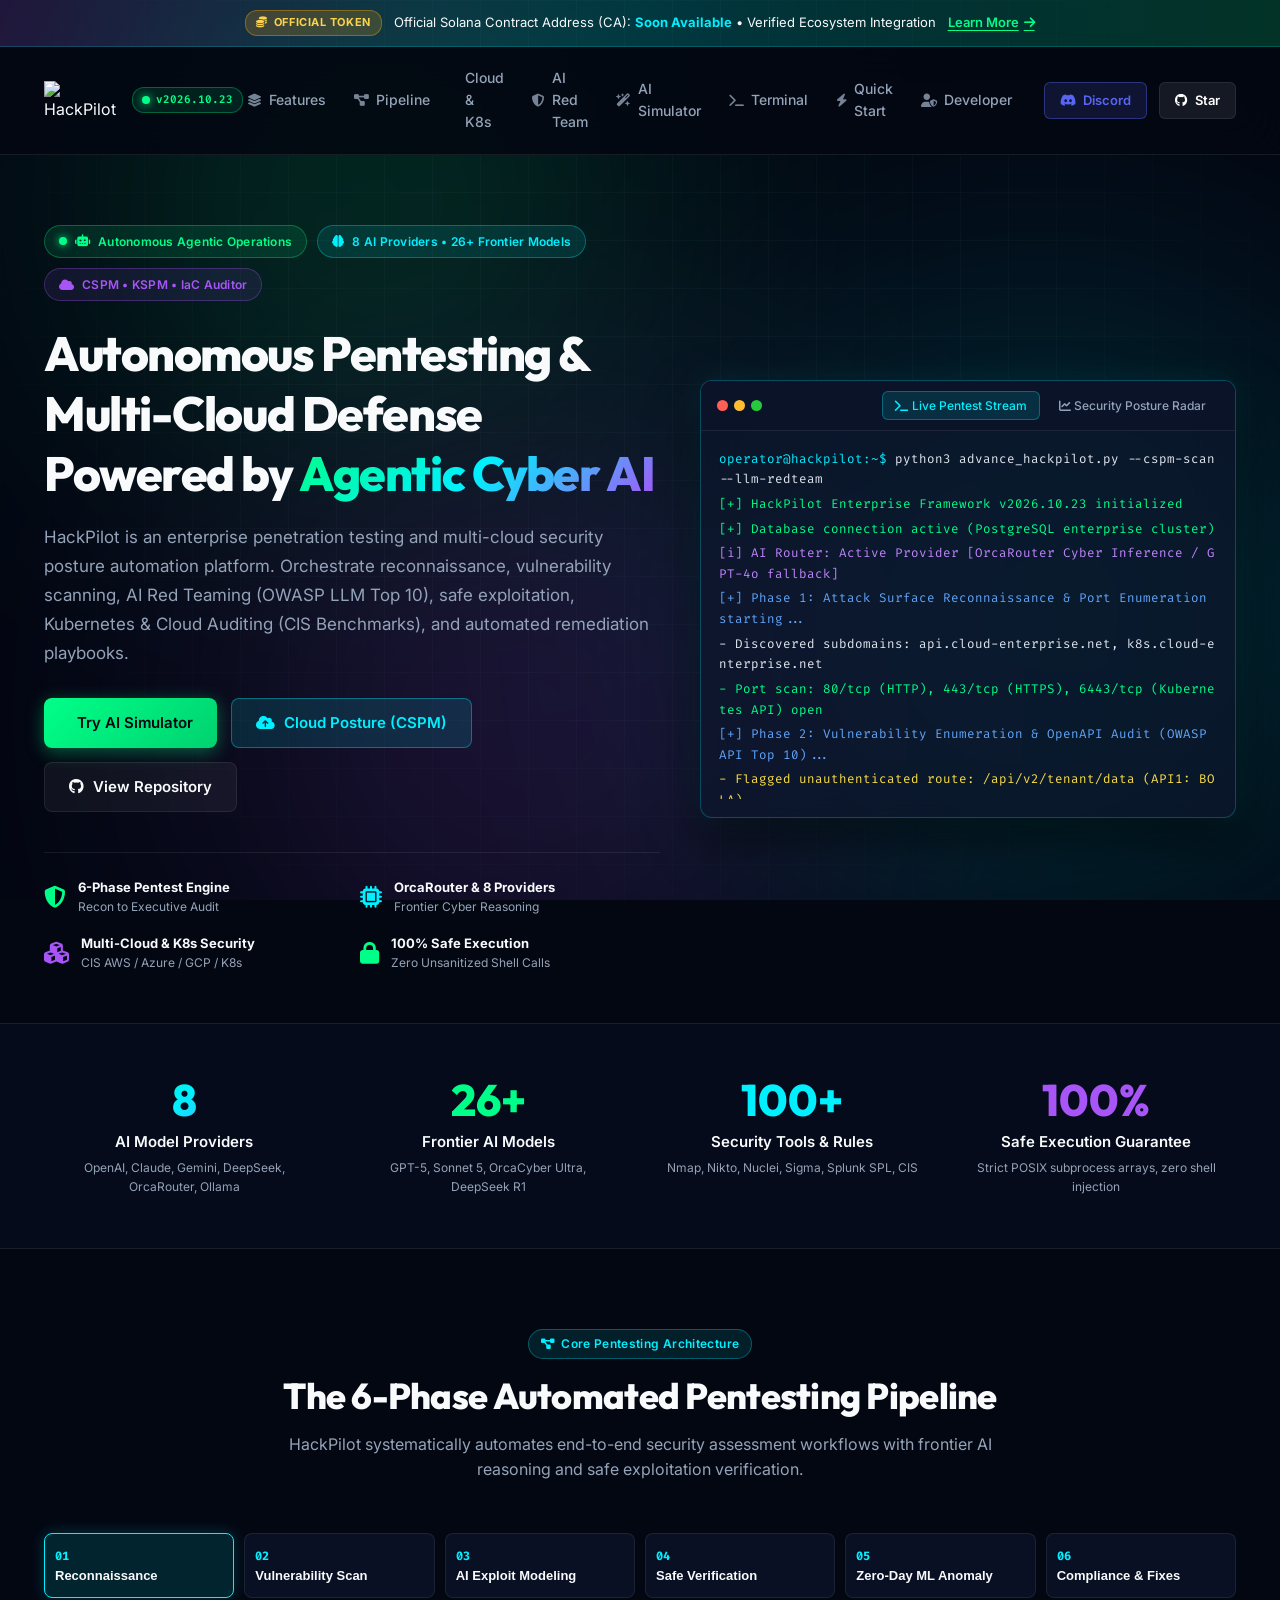
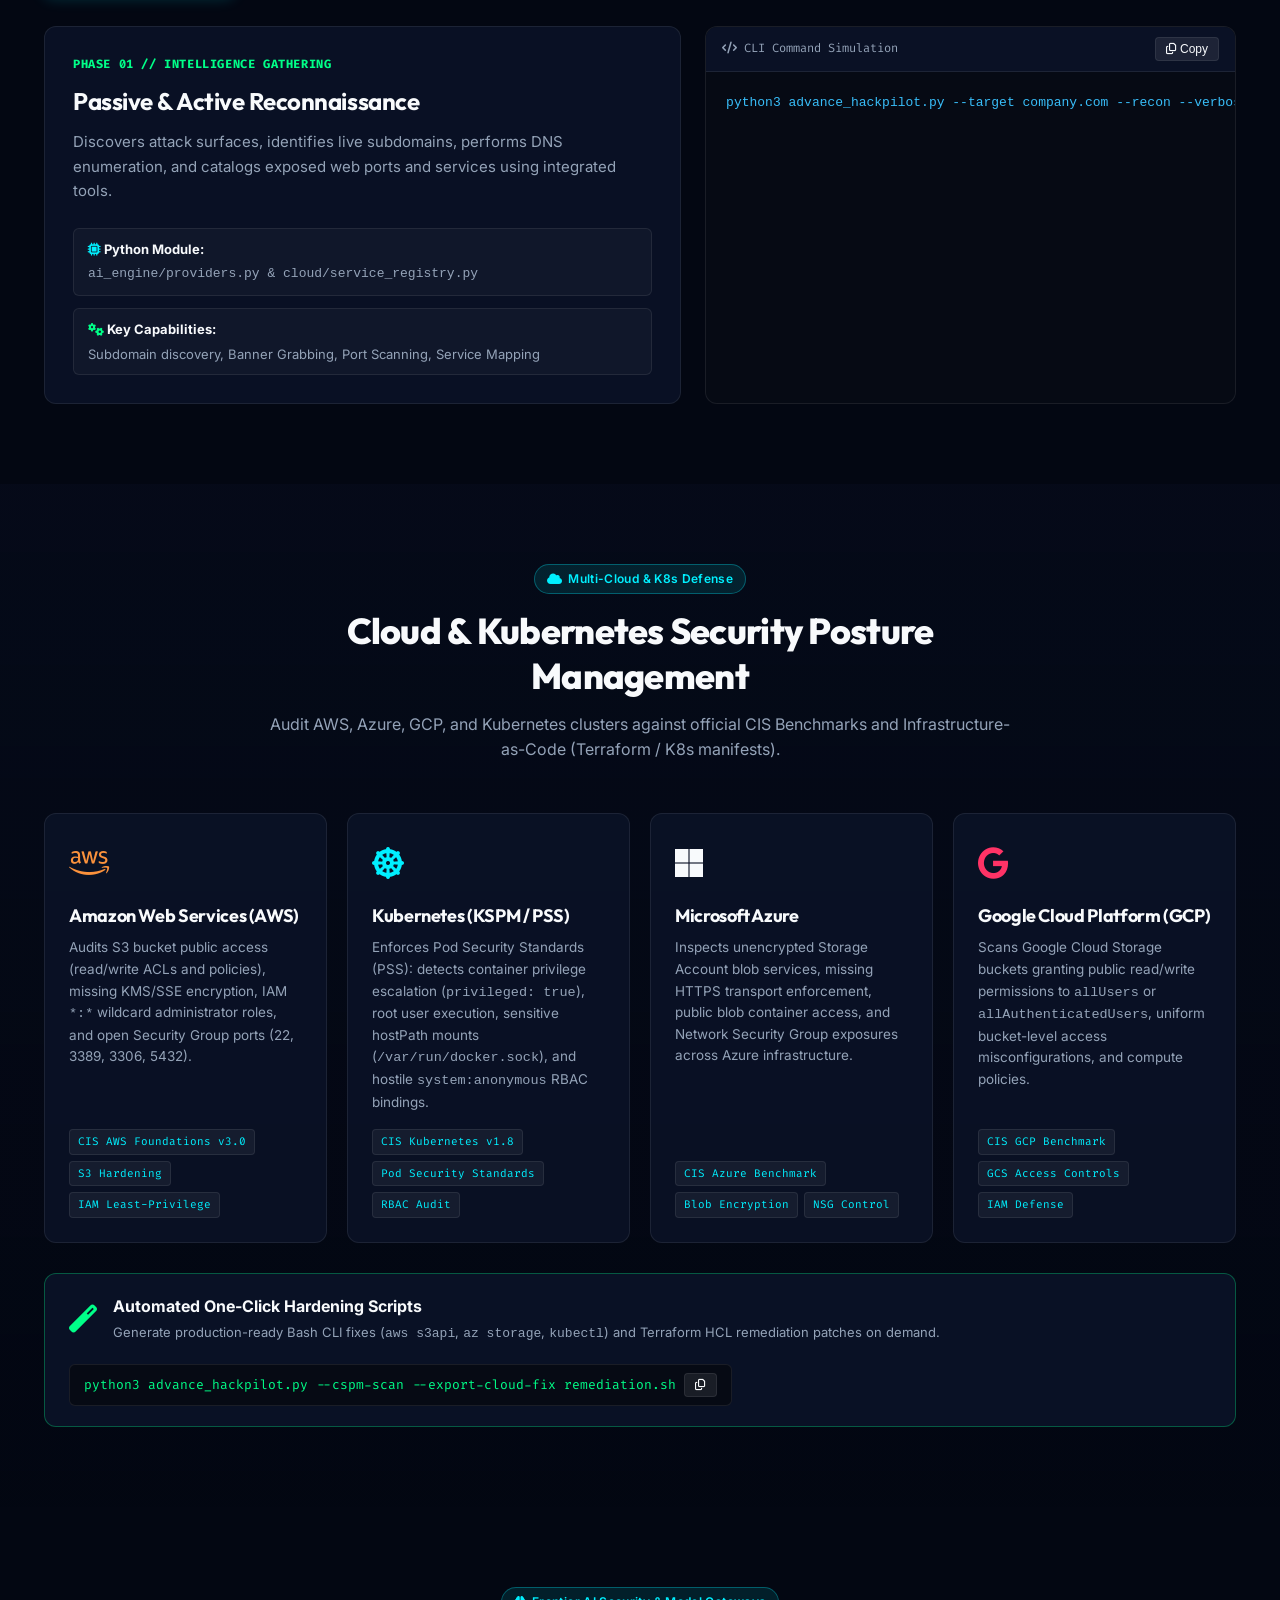
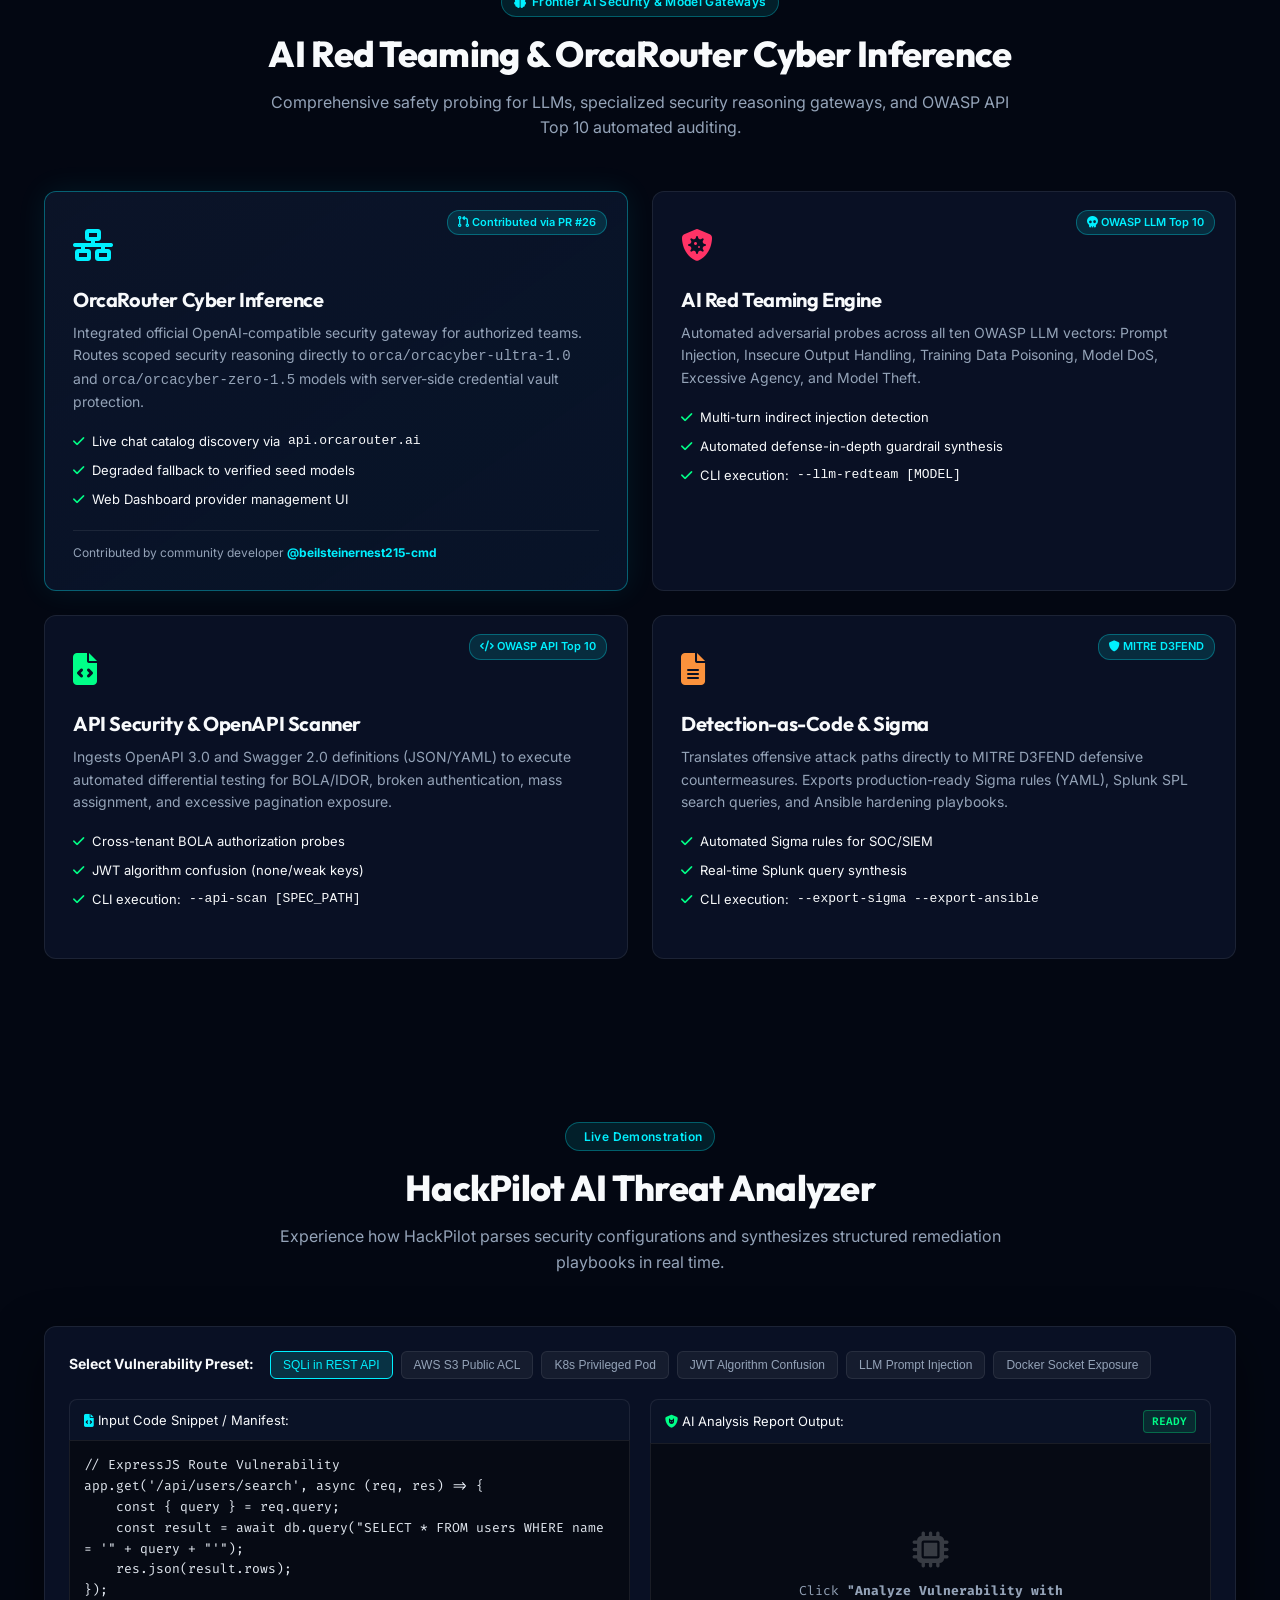
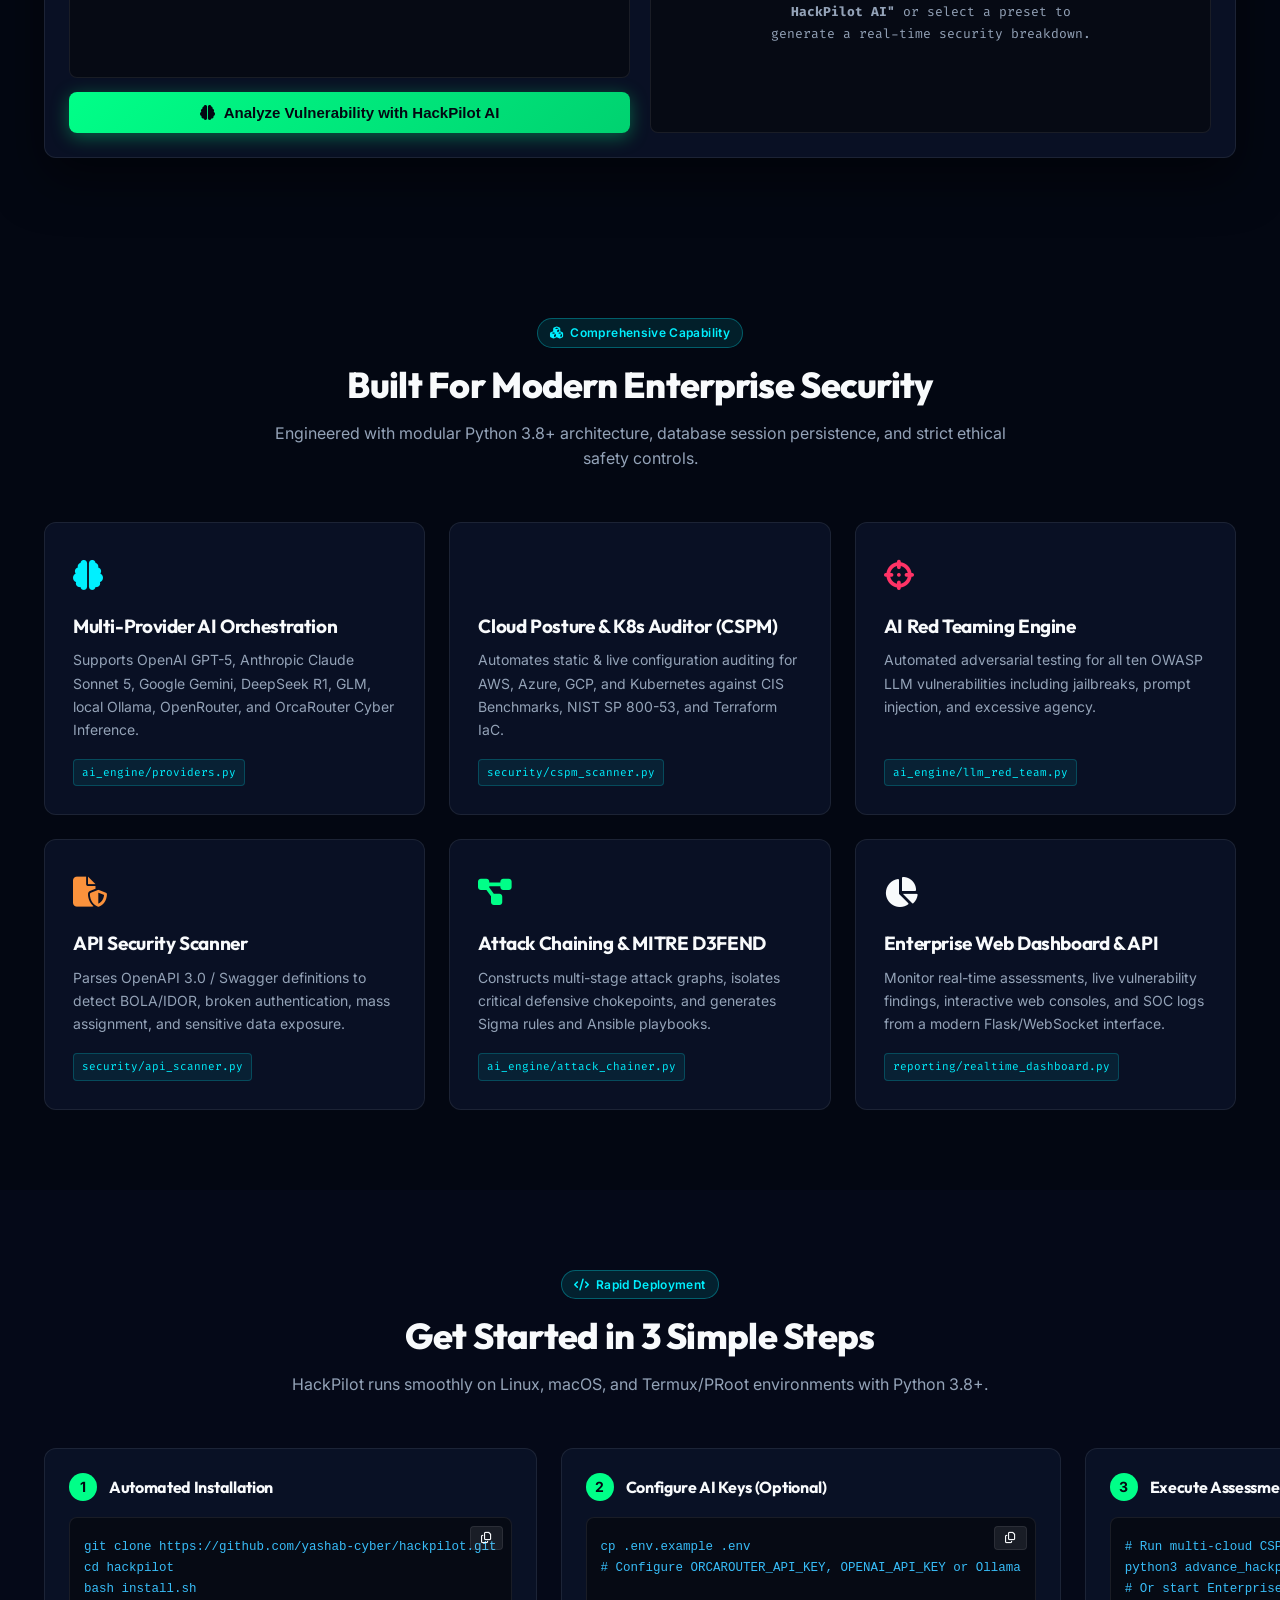
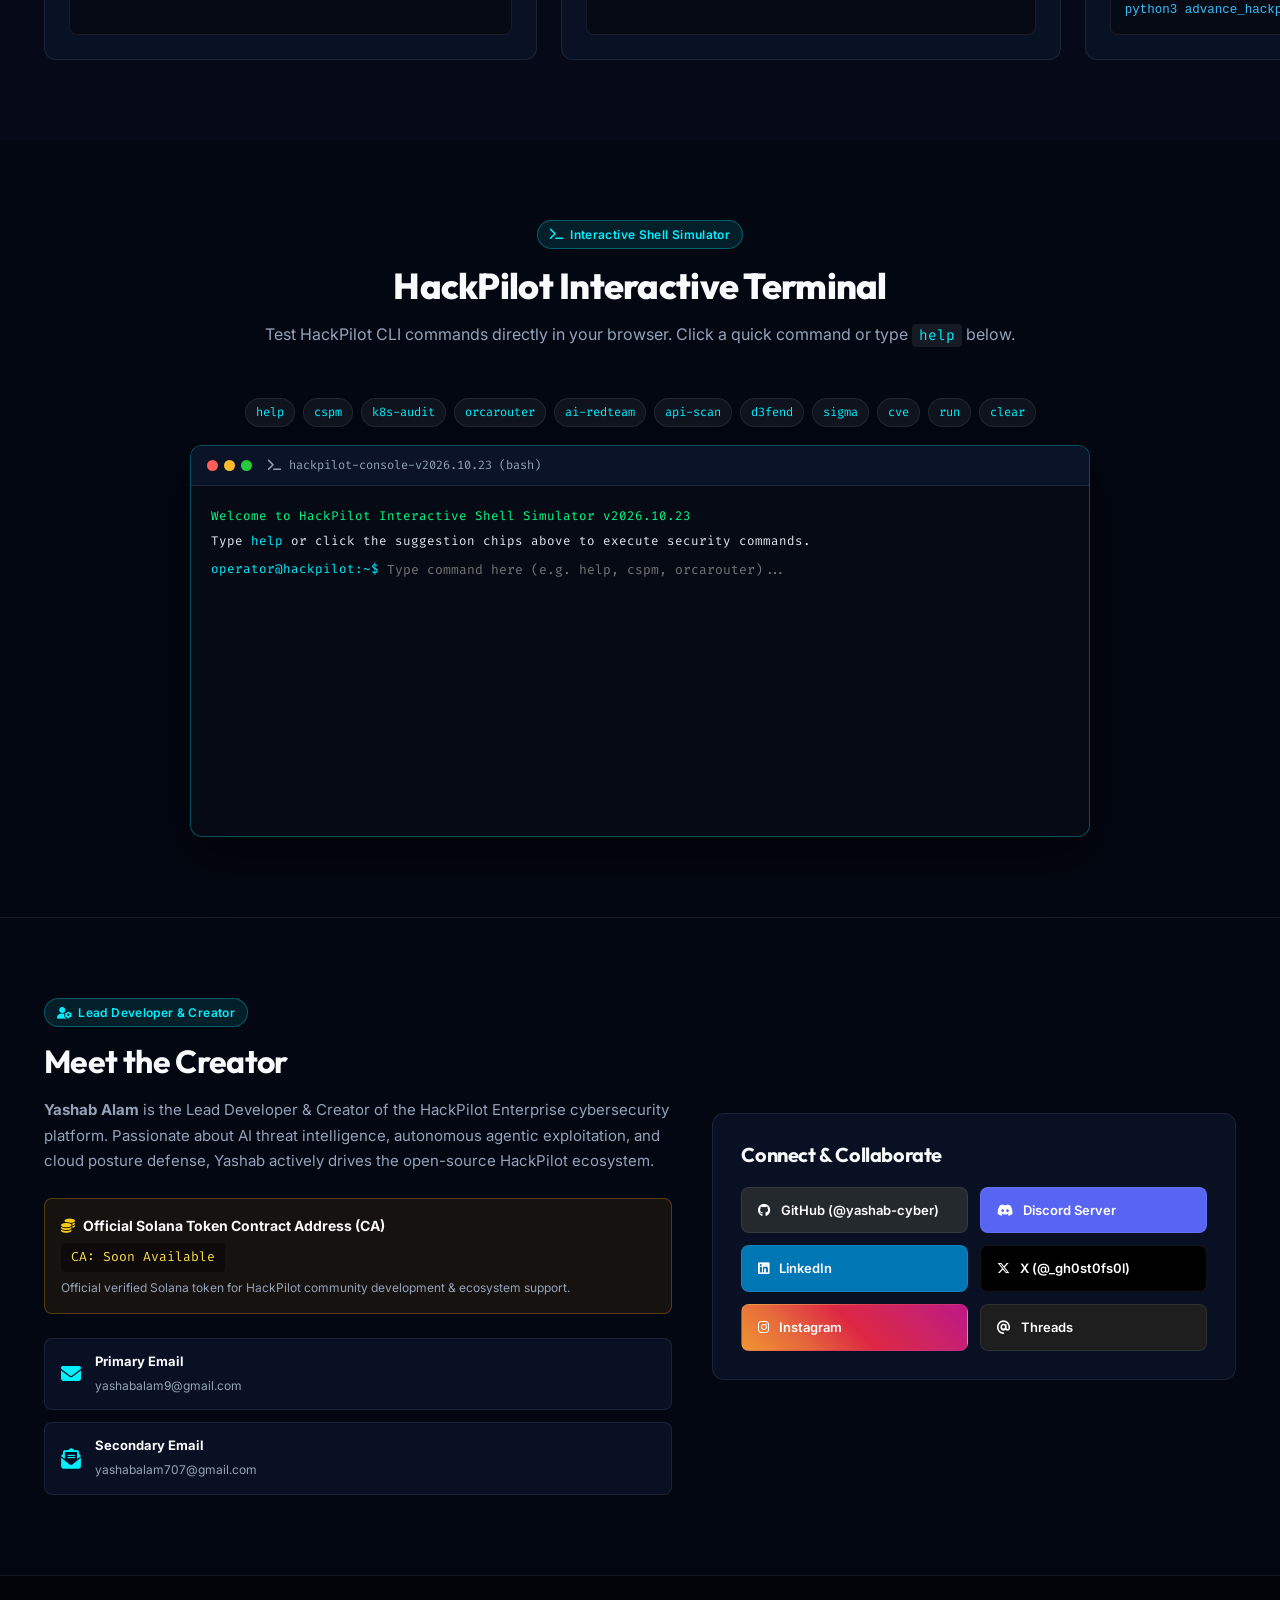
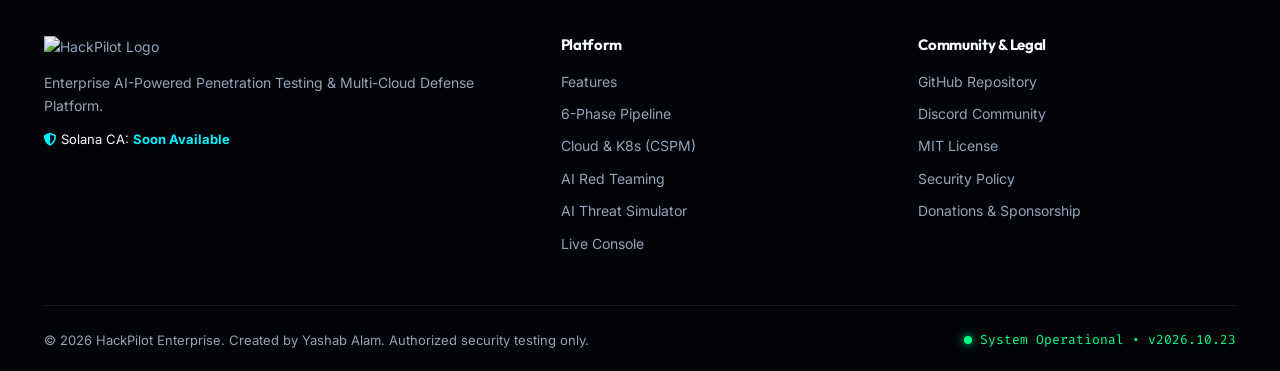
==== website/index.html @ 8587504b "feat(website): redesign website layout, fix responsive glitches, add CSPM/OrcaRouter sections, and a" ====
<!-- HackPilot HTML layout -->
<!DOCTYPE html>
<html lang="en">
<head>
    <meta charset="UTF-8">
    <meta name="viewport" content="width=device-width, initial-scale=1.0">
    <title>HackPilot Enterprise - Autonomous Cyber AI Pentesting & Multi-Cloud Defense</title>
    <meta name="description" content="HackPilot is an enterprise-grade AI-powered penetration testing automation platform. Multi-provider AI (8 providers, 26+ models including OrcaRouter Cyber Inference), Cloud Security Posture Management (CSPM/KSPM), AI Red Teaming (OWASP LLM Top 10), and API Security auditing.">
    <!-- Google Fonts -->
    <link rel="preconnect" href="https://fonts.googleapis.com">
    <link rel="preconnect" href="https://fonts.gstatic.com" crossorigin>
    <link href="https://fonts.googleapis.com/css2?family=Fira+Code:wght@400;500;600&family=Inter:wght@300;400;500;600;700;800&family=Outfit:wght@400;500;600;700;800;900&display=swap" rel="stylesheet">
    <!-- FontAwesome 6 -->
    <link rel="stylesheet" href="https://cdnjs.cloudflare.com/ajax/libs/font-awesome/6.5.1/css/all.min.css">
    <!-- Custom CSS -->
    <link rel="stylesheet" href="style.css">
</head>
<body>
    <!-- Top Announcement Banner -->
    <div class="top-announcement">
        <div class="container announcement-content">
            <span class="announcement-pill"><i class="fa-solid fa-coins"></i> OFFICIAL TOKEN</span>
            <span class="announcement-text">Official Solana Contract Address (CA): <strong>Soon Available</strong> &bull; Verified Ecosystem Integration</span>
            <a href="#connect" class="announcement-link">Learn More <i class="fa-solid fa-arrow-right"></i></a>
        </div>
    </div>

    <!-- Background Grid & Glow Effects -->
    <div class="cyber-bg">
        <div class="cyber-grid"></div>
        <div class="glow-orb orb-1"></div>
        <div class="glow-orb orb-2"></div>
        <div class="glow-orb orb-3"></div>
    </div>

    <!-- Navigation Bar -->
    <header class="header" id="navbar">
        <div class="container nav-container">
            <a href="#" class="logo-link">
                <img src="hackpilot-logo.png" alt="HackPilot Logo" class="nav-logo">
                <span class="version-tag"><span class="pulse-dot"></span> v2026.10.23</span>
            </a>
            <button class="nav-toggle" id="navToggle" aria-label="Toggle navigation menu">
                <i class="fa-solid fa-bars"></i>
            </button>
            <nav class="nav-menu" id="navMenu">
                <a href="#features" class="nav-link"><i class="fa-solid fa-layer-group"></i> Features</a>
                <a href="#pipeline" class="nav-link"><i class="fa-solid fa-diagram-project"></i> Pipeline</a>
                <a href="#cspm" class="nav-link"><i class="fa-solid fa-cloud-shield"></i> Cloud & K8s</a>
                <a href="#ai-defense" class="nav-link"><i class="fa-solid fa-shield-halved"></i> AI Red Team</a>
                <a href="#ai-analyzer" class="nav-link"><i class="fa-solid fa-wand-magic-sparkles"></i> AI Simulator</a>
                <a href="#demo" class="nav-link"><i class="fa-solid fa-terminal"></i> Terminal</a>
                <a href="#quickstart" class="nav-link"><i class="fa-solid fa-bolt"></i> Quick Start</a>
                <a href="#connect" class="nav-link"><i class="fa-solid fa-user-shield"></i> Developer</a>
                <div class="nav-actions">
                    <a href="https://discord.gg/eXPjM3Hxwb" target="_blank" class="nav-btn discord-btn" title="Join Discord">
                        <i class="fa-brands fa-discord"></i> Discord
                    </a>
                    <a href="https://github.com/yashab-cyber/hackpilot" target="_blank" class="nav-btn github-btn" title="Star on GitHub">
                        <i class="fa-brands fa-github"></i> Star
                    </a>
                </div>
            </nav>
        </div>
    </header>

    <!-- Hero Section -->
    <section class="hero">
        <div class="container hero-container">
            <div class="hero-content">
                <div class="hero-badges">
                    <span class="hero-badge badge-green">
                        <span class="pulse-ring"></span>
                        <i class="fa-solid fa-robot"></i> Autonomous Agentic Operations
                    </span>
                    <span class="hero-badge badge-blue">
                        <i class="fa-solid fa-brain"></i> 8 AI Providers &bull; 26+ Frontier Models
                    </span>
                    <span class="hero-badge badge-purple">
                        <i class="fa-solid fa-cloud"></i> CSPM &bull; KSPM &bull; IaC Auditor
                    </span>
                </div>
                <h1 class="hero-title">
                    Autonomous Pentesting & Multi-Cloud Defense Powered by 
                    <span class="gradient-text">Agentic Cyber AI</span>
                </h1>
                <p class="hero-description">
                    HackPilot is an enterprise penetration testing and multi-cloud security posture automation platform. Orchestrate reconnaissance, vulnerability scanning, AI Red Teaming (OWASP LLM Top 10), safe exploitation, Kubernetes & Cloud Auditing (CIS Benchmarks), and automated remediation playbooks.
                </p>
                <div class="hero-actions">
                    <a href="#ai-analyzer" class="btn btn-primary">
                        <i class="fa-solid fa-sparkles"></i> Try AI Simulator
                    </a>
                    <a href="#cspm" class="btn btn-secondary">
                        <i class="fa-solid fa-cloud-arrow-up"></i> Cloud Posture (CSPM)
                    </a>
                    <a href="https://github.com/yashab-cyber/hackpilot" target="_blank" class="btn btn-outline">
                        <i class="fa-brands fa-github"></i> View Repository
                    </a>
                </div>

                <!-- Hero Key Specs Strip -->
                <div class="hero-specs-strip">
                    <div class="spec-item">
                        <i class="fa-solid fa-shield-halved text-green"></i>
                        <div>
                            <strong>6-Phase Pentest Engine</strong>
                            <span>Recon to Executive Audit</span>
                        </div>
                    </div>
                    <div class="spec-item">
                        <i class="fa-solid fa-microchip text-cyan"></i>
                        <div>
                            <strong>OrcaRouter & 8 Providers</strong>
                            <span>Frontier Cyber Reasoning</span>
                        </div>
                    </div>
                    <div class="spec-item">
                        <i class="fa-solid fa-cubes text-purple"></i>
                        <div>
                            <strong>Multi-Cloud & K8s Security</strong>
                            <span>CIS AWS / Azure / GCP / K8s</span>
                        </div>
                    </div>
                    <div class="spec-item">
                        <i class="fa-solid fa-lock text-green"></i>
                        <div>
                            <strong>100% Safe Execution</strong>
                            <span>Zero Unsanitized Shell Calls</span>
                        </div>
                    </div>
                </div>
            </div>
            
            <div class="hero-visual">
                <!-- Dual Tab Showcase Window -->
                <div class="window-card">
                    <div class="window-header">
                        <div class="window-controls">
                            <span class="dot dot-red"></span>
                            <span class="dot dot-yellow"></span>
                            <span class="dot dot-green"></span>
                        </div>
                        <div class="window-tabs">
                            <button class="tab-btn active" data-tab="tab-terminal">
                                <i class="fa-solid fa-terminal"></i> Live Pentest Stream
                            </button>
                            <button class="tab-btn" data-tab="tab-dashboard">
                                <i class="fa-solid fa-chart-line"></i> Security Posture Radar
                            </button>
                        </div>
                    </div>
                    
                    <div class="window-body">
                        <!-- Tab 1: Terminal Log Stream -->
                        <div class="tab-content active" id="tab-terminal">
                            <div class="terminal-body" id="heroTerminal">
                                <div class="line"><span class="t-cyan">operator@hackpilot:~$</span> python3 advance_hackpilot.py --cspm-scan --llm-redteam</div>
                                <div class="line t-green">[+] HackPilot Enterprise Framework v2026.10.23 initialized</div>
                                <div class="line t-green">[+] Database connection active (PostgreSQL enterprise cluster)</div>
                                <div class="line t-purple">[i] AI Router: Active Provider [OrcaRouter Cyber Inference / GPT-4o fallback]</div>
                                <div class="line t-blue">[+] Phase 1: Attack Surface Reconnaissance & Port Enumeration starting...</div>
                                <div class="line">    - Discovered subdomains: api.cloud-enterprise.net, k8s.cloud-enterprise.net</div>
                                <div class="line t-green">    - Port scan: 80/tcp (HTTP), 443/tcp (HTTPS), 6443/tcp (Kubernetes API) open</div>
                                <div class="line t-blue">[+] Phase 2: Vulnerability Enumeration & OpenAPI Audit (OWASP API Top 10)...</div>
                                <div class="line t-yellow">    - Flagged unauthenticated route: /api/v2/tenant/data (API1: BOLA)</div>
                                <div class="line t-red">    - [CRITICAL] SQL Injection flaw detected on endpoint parameter 'id'</div>
                                <div class="line t-purple">[+] Phase 3: AI Red Teaming & Exploit Modeling (OWASP LLM Top 10)...</div>
                                <div class="line">    - Executed automated indirect prompt injection and guardrail evasion probes</div>
                                <div class="line t-green">[+] Phase 4: Cloud Security Posture (CSPM/KSPM) CIS Benchmark Audit...</div>
                                <div class="line t-red">    - [CRITICAL] S3 bucket 'customer_exports' allows public read/write ACL (CIS AWS 1.2)</div>
                                <div class="line t-red">    - [CRITICAL] K8s pod 'admin-workload' configured with privileged: true (CIS K8s 5.2.1)</div>
                                <div class="line t-cyan">[+] AI Threat Blast Radius: TENANT_TAKEOVER_RISK synthesized</div>
                                <div class="line t-green">[+] Phase 5: DBSCAN & Isolation Forest Zero-Day Log Clustering completed</div>
                                <div class="line t-green">[+] Phase 6: Executive PDF, Sigma Rules & Terraform Hardening scripts generated!</div>
                                <div class="line t-cyan">[✓] Scan finished in 11.8s. Session UUID: b97c41a2-9e81-432d-bf01-09de7a213451</div>
                                <div class="line"><span class="cursor">_</span></div>
                            </div>
                        </div>

                        <!-- Tab 2: Security Posture Radar Card -->
                        <div class="tab-content" id="tab-dashboard">
                            <div class="dashboard-preview">
                                <div class="preview-metrics">
                                    <div class="p-card bg-red">
                                        <span class="p-val">2</span>
                                        <span class="p-lbl">Critical CVEs</span>
                                    </div>
                                    <div class="p-card bg-orange">
                                        <span class="p-val">5</span>
                                        <span class="p-lbl">High Risks</span>
                                    </div>
                                    <div class="p-card bg-green">
                                        <span class="p-val">96.4%</span>
                                        <span class="p-lbl">CIS AWS Pass</span>
                                    </div>
                                    <div class="p-card bg-blue">
                                        <span class="p-val">11.8s</span>
                                        <span class="p-lbl">Execution Time</span>
                                    </div>
                                </div>
                                <div class="preview-status-box">
                                    <div class="status-header">
                                        <i class="fa-solid fa-triangle-exclamation text-red"></i>
                                        <div>
                                            <strong>Blast Radius Assessment: TENANT_TAKEOVER_RISK</strong>
                                            <div class="sub-text">S3 Public Storage + K8s Privileged Pod Escapes</div>
                                        </div>
                                    </div>
                                    <div class="progress-bar-wrap">
                                        <div class="progress-bar-fill" style="width: 88%;"></div>
                                    </div>
                                    <div class="status-footer">
                                        <span>AI Threat Confidence: 99.4%</span>
                                        <span class="text-green"><i class="fa-solid fa-file-shield"></i> Hardening Scripts Ready</span>
                                    </div>
                                </div>
                            </div>
                        </div>
                    </div>
                </div>
            </div>
        </div>
    </section>

    <!-- Stats Counter Bar -->
    <section class="stats-bar">
        <div class="container stats-container">
            <div class="stat-card">
                <div class="stat-number gradient-text" data-target="8">8</div>
                <div class="stat-label">AI Model Providers</div>
                <div class="stat-sub">OpenAI, Claude, Gemini, DeepSeek, OrcaRouter, Ollama</div>
            </div>
            <div class="stat-card">
                <div class="stat-number text-green" data-target="26">26+</div>
                <div class="stat-label">Frontier AI Models</div>
                <div class="stat-sub">GPT-5, Sonnet 5, OrcaCyber Ultra, DeepSeek R1</div>
            </div>
            <div class="stat-card">
                <div class="stat-number text-cyan" data-target="100">100+</div>
                <div class="stat-label">Security Tools & Rules</div>
                <div class="stat-sub">Nmap, Nikto, Nuclei, Sigma, Splunk SPL, CIS</div>
            </div>
            <div class="stat-card">
                <div class="stat-number text-purple" data-target="100">100%</div>
                <div class="stat-label">Safe Execution Guarantee</div>
                <div class="stat-sub">Strict POSIX subprocess arrays, zero shell injection</div>
            </div>
        </div>
    </section>

    <!-- Interactive 6-Phase Pipeline Section -->
    <section id="pipeline" class="pipeline-section">
        <div class="container">
            <div class="section-header">
                <span class="section-badge"><i class="fa-solid fa-diagram-project"></i> Core Pentesting Architecture</span>
                <h2 class="section-title">The 6-Phase Automated Pentesting Pipeline</h2>
                <p class="section-subtitle">HackPilot systematically automates end-to-end security assessment workflows with frontier AI reasoning and safe exploitation verification.</p>
            </div>

            <div class="pipeline-nav" id="pipelineNav">
                <button class="pipe-step active" data-step="1">
                    <span class="step-num">01</span>
                    <span class="step-title">Reconnaissance</span>
                </button>
                <button class="pipe-step" data-step="2">
                    <span class="step-num">02</span>
                    <span class="step-title">Vulnerability Scan</span>
                </button>
                <button class="pipe-step" data-step="3">
                    <span class="step-num">03</span>
                    <span class="step-title">AI Exploit Modeling</span>
                </button>
                <button class="pipe-step" data-step="4">
                    <span class="step-num">04</span>
                    <span class="step-title">Safe Verification</span>
                </button>
                <button class="pipe-step" data-step="5">
                    <span class="step-num">05</span>
                    <span class="step-title">Zero-Day ML Anomaly</span>
                </button>
                <button class="pipe-step" data-step="6">
                    <span class="step-num">06</span>
                    <span class="step-title">Compliance & Fixes</span>
                </button>
            </div>

            <div class="pipeline-display" id="pipelineDisplay">
                <div class="pipe-content-card">
                    <div class="pipe-badge" id="pipeBadge">PHASE 01 // INTELLIGENCE GATHERING</div>
                    <h3 class="pipe-heading" id="pipeHeading">Passive & Active Reconnaissance</h3>
                    <p class="pipe-desc" id="pipeDesc">Discovers attack surfaces, identifies live subdomains, performs DNS enumeration, and catalogs exposed web ports and services using integrated tools.</p>
                    <div class="pipe-details">
                        <div class="pipe-detail-box">
                            <strong><i class="fa-solid fa-microchip text-cyan"></i> Python Module:</strong>
                            <code id="pipeModule">ai_engine/providers.py & cloud/service_registry.py</code>
                        </div>
                        <div class="pipe-detail-box">
                            <strong><i class="fa-solid fa-gears text-green"></i> Key Capabilities:</strong>
                            <span id="pipeCaps">Subdomain discovery, Banner Grabbing, Port Scanning, Service Mapping</span>
                        </div>
                    </div>
                </div>
                <div class="pipe-code-card">
                    <div class="code-header">
                        <span class="code-title"><i class="fa-solid fa-code"></i> CLI Command Simulation</span>
                        <button class="copy-btn" id="copyPipeBtn" onclick="copyPipeCommand()"><i class="fa-regular fa-copy"></i> Copy</button>
                    </div>
                    <pre class="code-body"><code id="pipeCode">python3 advance_hackpilot.py --target company.com --recon --verbose</code></pre>
                </div>
            </div>
        </div>
    </section>

    <!-- Cloud & Kubernetes Security Posture Section (CSPM / KSPM) -->
    <section id="cspm" class="cspm-section">
        <div class="container">
            <div class="section-header">
                <span class="section-badge badge-blue"><i class="fa-solid fa-cloud"></i> Multi-Cloud & K8s Defense</span>
                <h2 class="section-title">Cloud & Kubernetes Security Posture Management</h2>
                <p class="section-subtitle">Audit AWS, Azure, GCP, and Kubernetes clusters against official CIS Benchmarks and Infrastructure-as-Code (Terraform / K8s manifests).</p>
            </div>

            <div class="cspm-grid">
                <div class="cspm-card">
                    <div class="cspm-icon text-orange"><i class="fa-brands fa-aws"></i></div>
                    <h3>Amazon Web Services (AWS)</h3>
                    <p>Audits S3 bucket public access (read/write ACLs and policies), missing KMS/SSE encryption, IAM <code>*:*</code> wildcard administrator roles, and open Security Group ports (22, 3389, 3306, 5432).</p>
                    <div class="cspm-tags">
                        <span>CIS AWS Foundations v3.0</span>
                        <span>S3 Hardening</span>
                        <span>IAM Least-Privilege</span>
                    </div>
                </div>

                <div class="cspm-card">
                    <div class="cspm-icon text-cyan"><i class="fa-solid fa-dharmachakra"></i></div>
                    <h3>Kubernetes (KSPM / PSS)</h3>
                    <p>Enforces Pod Security Standards (PSS): detects container privilege escalation (<code>privileged: true</code>), root user execution, sensitive hostPath mounts (<code>/var/run/docker.sock</code>), and hostile <code>system:anonymous</code> RBAC bindings.</p>
                    <div class="cspm-tags">
                        <span>CIS Kubernetes v1.8</span>
                        <span>Pod Security Standards</span>
                        <span>RBAC Audit</span>
                    </div>
                </div>

                <div class="cspm-card">
                    <div class="cspm-icon text-blue"><i class="fa-brands fa-microsoft"></i></div>
                    <h3>Microsoft Azure</h3>
                    <p>Inspects unencrypted Storage Account blob services, missing HTTPS transport enforcement, public blob container access, and Network Security Group exposures across Azure infrastructure.</p>
                    <div class="cspm-tags">
                        <span>CIS Azure Benchmark</span>
                        <span>Blob Encryption</span>
                        <span>NSG Control</span>
                    </div>
                </div>

                <div class="cspm-card">
                    <div class="cspm-icon text-red"><i class="fa-brands fa-google"></i></div>
                    <h3>Google Cloud Platform (GCP)</h3>
                    <p>Scans Google Cloud Storage buckets granting public read/write permissions to <code>allUsers</code> or <code>allAuthenticatedUsers</code>, uniform bucket-level access misconfigurations, and compute policies.</p>
                    <div class="cspm-tags">
                        <span>CIS GCP Benchmark</span>
                        <span>GCS Access Controls</span>
                        <span>IAM Defense</span>
                    </div>
                </div>
            </div>

            <div class="cspm-remediation-banner">
                <div class="remediation-info">
                    <i class="fa-solid fa-wand-magic text-green"></i>
                    <div>
                        <strong>Automated One-Click Hardening Scripts</strong>
                        <p>Generate production-ready Bash CLI fixes (<code>aws s3api</code>, <code>az storage</code>, <code>kubectl</code>) and Terraform HCL remediation patches on demand.</p>
                    </div>
                </div>
                <div class="remediation-cli">
                    <code>python3 advance_hackpilot.py --cspm-scan --export-cloud-fix remediation.sh</code>
                    <button class="copy-btn" onclick="copySnippet('python3 advance_hackpilot.py --cspm-scan --export-cloud-fix remediation.sh', this)"><i class="fa-regular fa-copy"></i></button>
                </div>
            </div>
        </div>
    </section>

    <!-- Frontier AI Security & OrcaRouter Gateway Section -->
    <section id="ai-defense" class="ai-defense-section">
        <div class="container">
            <div class="section-header">
                <span class="section-badge badge-purple"><i class="fa-solid fa-brain"></i> Frontier AI Security & Model Gateways</span>
                <h2 class="section-title">AI Red Teaming & OrcaRouter Cyber Inference</h2>
                <p class="section-subtitle">Comprehensive safety probing for LLMs, specialized security reasoning gateways, and OWASP API Top 10 automated auditing.</p>
            </div>

            <div class="ai-defense-grid">
                <!-- OrcaRouter Card -->
                <div class="ai-defense-card highlight-card">
                    <div class="card-badge"><i class="fa-solid fa-code-pull-request"></i> Contributed via PR #26</div>
                    <div class="card-icon text-cyan"><i class="fa-solid fa-network-wired"></i></div>
                    <h3>OrcaRouter Cyber Inference</h3>
                    <p>Integrated official OpenAI-compatible security gateway for authorized teams. Routes scoped security reasoning directly to <code>orca/orcacyber-ultra-1.0</code> and <code>orca/orcacyber-zero-1.5</code> models with server-side credential vault protection.</p>
                    <ul class="card-list">
                        <li><i class="fa-solid fa-check text-green"></i> Live chat catalog discovery via <code>api.orcarouter.ai</code></li>
                        <li><i class="fa-solid fa-check text-green"></i> Degraded fallback to verified seed models</li>
                        <li><i class="fa-solid fa-check text-green"></i> Web Dashboard provider management UI</li>
                    </ul>
                    <div class="card-credit">Contributed by community developer <strong>@beilsteinernest215-cmd</strong></div>
                </div>

                <!-- AI Red Teaming Card -->
                <div class="ai-defense-card">
                    <div class="card-badge"><i class="fa-solid fa-skull"></i> OWASP LLM Top 10</div>
                    <div class="card-icon text-red"><i class="fa-solid fa-shield-virus"></i></div>
                    <h3>AI Red Teaming Engine</h3>
                    <p>Automated adversarial probes across all ten OWASP LLM vectors: Prompt Injection, Insecure Output Handling, Training Data Poisoning, Model DoS, Excessive Agency, and Model Theft.</p>
                    <ul class="card-list">
                        <li><i class="fa-solid fa-check text-green"></i> Multi-turn indirect injection detection</li>
                        <li><i class="fa-solid fa-check text-green"></i> Automated defense-in-depth guardrail synthesis</li>
                        <li><i class="fa-solid fa-check text-green"></i> CLI execution: <code>--llm-redteam [MODEL]</code></li>
                    </ul>
                </div>

                <!-- API Security Scanner Card -->
                <div class="ai-defense-card">
                    <div class="card-badge"><i class="fa-solid fa-code"></i> OWASP API Top 10</div>
                    <div class="card-icon text-green"><i class="fa-solid fa-file-code"></i></div>
                    <h3>API Security & OpenAPI Scanner</h3>
                    <p>Ingests OpenAPI 3.0 and Swagger 2.0 definitions (JSON/YAML) to execute automated differential testing for BOLA/IDOR, broken authentication, mass assignment, and excessive pagination exposure.</p>
                    <ul class="card-list">
                        <li><i class="fa-solid fa-check text-green"></i> Cross-tenant BOLA authorization probes</li>
                        <li><i class="fa-solid fa-check text-green"></i> JWT algorithm confusion (none/weak keys)</li>
                        <li><i class="fa-solid fa-check text-green"></i> CLI execution: <code>--api-scan [SPEC_PATH]</code></li>
                    </ul>
                </div>

                <!-- Detection as Code Card -->
                <div class="ai-defense-card">
                    <div class="card-badge"><i class="fa-solid fa-shield"></i> MITRE D3FEND</div>
                    <div class="card-icon text-orange"><i class="fa-solid fa-file-lines"></i></div>
                    <h3>Detection-as-Code & Sigma</h3>
                    <p>Translates offensive attack paths directly to MITRE D3FEND defensive countermeasures. Exports production-ready Sigma rules (YAML), Splunk SPL search queries, and Ansible hardening playbooks.</p>
                    <ul class="card-list">
                        <li><i class="fa-solid fa-check text-green"></i> Automated Sigma rules for SOC/SIEM</li>
                        <li><i class="fa-solid fa-check text-green"></i> Real-time Splunk query synthesis</li>
                        <li><i class="fa-solid fa-check text-green"></i> CLI execution: <code>--export-sigma --export-ansible</code></li>
                    </ul>
                </div>
            </div>
        </div>
    </section>

    <!-- Interactive AI Threat Simulator Section -->
    <section id="ai-analyzer" class="ai-analyzer-section">
        <div class="container">
            <div class="section-header">
                <span class="section-badge badge-green"><i class="fa-solid fa-sparkles"></i> Live Demonstration</span>
                <h2 class="section-title">HackPilot AI Threat Analyzer</h2>
                <p class="section-subtitle">Experience how HackPilot parses security configurations and synthesizes structured remediation playbooks in real time.</p>
            </div>

            <div class="analyzer-card">
                <div class="analyzer-toolbar">
                    <label><strong>Select Vulnerability Preset:</strong></label>
                    <div class="preset-buttons">
                        <button class="preset-btn active" data-preset="sqli">SQLi in REST API</button>
                        <button class="preset-btn" data-preset="s3">AWS S3 Public ACL</button>
                        <button class="preset-btn" data-preset="k8s">K8s Privileged Pod</button>
                        <button class="preset-btn" data-preset="jwt">JWT Algorithm Confusion</button>
                        <button class="preset-btn" data-preset="llm">LLM Prompt Injection</button>
                        <button class="preset-btn" data-preset="docker">Docker Socket Exposure</button>
                    </div>
                </div>

                <div class="analyzer-grid">
                    <div class="analyzer-input-col">
                        <div class="input-header">
                            <span><i class="fa-solid fa-file-code text-cyan"></i> Input Code Snippet / Manifest:</span>
                        </div>
                        <textarea id="analyzerInput" rows="10" spellcheck="false">// ExpressJS Route Vulnerability
app.get('/api/users/search', async (req, res) => {
    const { query } = req.query;
    const result = await db.query("SELECT * FROM users WHERE name = '" + query + "'");
    res.json(result.rows);
});</textarea>
                        <button class="btn btn-primary btn-full" id="runAiAnalysisBtn">
                            <i class="fa-solid fa-brain"></i> Analyze Vulnerability with HackPilot AI
                        </button>
                    </div>

                    <div class="analyzer-output-col">
                        <div class="output-header">
                            <span><i class="fa-solid fa-shield-cat text-green"></i> AI Analysis Report Output:</span>
                            <span class="output-badge" id="aiStatusBadge">READY</span>
                        </div>
                        <div class="analyzer-output-body" id="analyzerOutput">
                            <div class="empty-state">
                                <i class="fa-solid fa-microchip"></i>
                                <p>Click <strong>"Analyze Vulnerability with HackPilot AI"</strong> or select a preset to generate a real-time security breakdown.</p>
                            </div>
                        </div>
                    </div>
                </div>
            </div>
        </div>
    </section>

    <!-- Core Features Grid -->
    <section id="features" class="features">
        <div class="container">
            <div class="section-header">
                <span class="section-badge"><i class="fa-solid fa-cubes"></i> Comprehensive Capability</span>
                <h2 class="section-title">Built For Modern Enterprise Security</h2>
                <p class="section-subtitle">Engineered with modular Python 3.8+ architecture, database session persistence, and strict ethical safety controls.</p>
            </div>
            
            <div class="features-grid">
                <!-- Feature 1 -->
                <div class="feature-card">
                    <div class="feature-icon text-cyan"><i class="fa-solid fa-brain"></i></div>
                    <h3 class="feature-title">Multi-Provider AI Orchestration</h3>
                    <p class="feature-description">Supports OpenAI GPT-5, Anthropic Claude Sonnet 5, Google Gemini, DeepSeek R1, GLM, local Ollama, OpenRouter, and OrcaRouter Cyber Inference.</p>
                    <div class="feature-tag">ai_engine/providers.py</div>
                </div>
                <!-- Feature 2 -->
                <div class="feature-card">
                    <div class="feature-icon text-purple"><i class="fa-solid fa-cloud-lock"></i></div>
                    <h3 class="feature-title">Cloud Posture & K8s Auditor (CSPM)</h3>
                    <p class="feature-description">Automates static & live configuration auditing for AWS, Azure, GCP, and Kubernetes against CIS Benchmarks, NIST SP 800-53, and Terraform IaC.</p>
                    <div class="feature-tag">security/cspm_scanner.py</div>
                </div>
                <!-- Feature 3 -->
                <div class="feature-card">
                    <div class="feature-icon text-red"><i class="fa-solid fa-crosshairs"></i></div>
                    <h3 class="feature-title">AI Red Teaming Engine</h3>
                    <p class="feature-description">Automated adversarial testing for all ten OWASP LLM vulnerabilities including jailbreaks, prompt injection, and excessive agency.</p>
                    <div class="feature-tag">ai_engine/llm_red_team.py</div>
                </div>
                <!-- Feature 4 -->
                <div class="feature-card">
                    <div class="feature-icon text-orange"><i class="fa-solid fa-file-shield"></i></div>
                    <h3 class="feature-title">API Security Scanner</h3>
                    <p class="feature-description">Parses OpenAPI 3.0 / Swagger definitions to detect BOLA/IDOR, broken authentication, mass assignment, and sensitive data exposure.</p>
                    <div class="feature-tag">security/api_scanner.py</div>
                </div>
                <!-- Feature 5 -->
                <div class="feature-card">
                    <div class="feature-icon text-green"><i class="fa-solid fa-diagram-project"></i></div>
                    <h3 class="feature-title">Attack Chaining & MITRE D3FEND</h3>
                    <p class="feature-description">Constructs multi-stage attack graphs, isolates critical defensive chokepoints, and generates Sigma rules and Ansible playbooks.</p>
                    <div class="feature-tag">ai_engine/attack_chainer.py</div>
                </div>
                <!-- Feature 6 -->
                <div class="feature-card">
                    <div class="feature-icon text-blue"><i class="fa-solid fa-chart-pie"></i></div>
                    <h3 class="feature-title">Enterprise Web Dashboard & API</h3>
                    <p class="feature-description">Monitor real-time assessments, live vulnerability findings, interactive web consoles, and SOC logs from a modern Flask/WebSocket interface.</p>
                    <div class="feature-tag">reporting/realtime_dashboard.py</div>
                </div>
            </div>
        </div>
    </section>

    <!-- Quick Start Section -->
    <section id="quickstart" class="quickstart-section">
        <div class="container">
            <div class="section-header">
                <span class="section-badge badge-green"><i class="fa-solid fa-code"></i> Rapid Deployment</span>
                <h2 class="section-title">Get Started in 3 Simple Steps</h2>
                <p class="section-subtitle">HackPilot runs smoothly on Linux, macOS, and Termux/PRoot environments with Python 3.8+.</p>
            </div>

            <div class="quickstart-grid">
                <div class="qs-step-card">
                    <div class="qs-header">
                        <span class="qs-badge">1</span>
                        <h4>Automated Installation</h4>
                    </div>
                    <div class="code-box">
                        <button class="copy-btn" onclick="copySnippet('git clone https://github.com/yashab-cyber/hackpilot.git\ncd hackpilot\nbash install.sh', this)"><i class="fa-regular fa-copy"></i></button>
                        <pre><code>git clone https://github.com/yashab-cyber/hackpilot.git
cd hackpilot
bash install.sh</code></pre>
                    </div>
                </div>

                <div class="qs-step-card">
                    <div class="qs-header">
                        <span class="qs-badge">2</span>
                        <h4>Configure AI Keys (Optional)</h4>
                    </div>
                    <div class="code-box">
                        <button class="copy-btn" onclick="copySnippet('cp .env.example .env\n# Configure ORCAROUTER_API_KEY, OPENAI_API_KEY or Ollama', this)"><i class="fa-regular fa-copy"></i></button>
                        <pre><code>cp .env.example .env
# Configure ORCAROUTER_API_KEY, OPENAI_API_KEY or Ollama</code></pre>
                    </div>
                </div>

                <div class="qs-step-card">
                    <div class="qs-header">
                        <span class="qs-badge">3</span>
                        <h4>Execute Assessment or Web UI</h4>
                    </div>
                    <div class="code-box">
                        <button class="copy-btn" onclick="copySnippet('python3 advance_hackpilot.py --cspm-scan\npython3 advance_hackpilot.py --web', this)"><i class="fa-regular fa-copy"></i></button>
                        <pre><code># Run multi-cloud CSPM & K8s audit
python3 advance_hackpilot.py --cspm-scan
# Or start Enterprise Web Dashboard
python3 advance_hackpilot.py --web</code></pre>
                    </div>
                </div>
            </div>
        </div>
    </section>

    <!-- Interactive Terminal Sandbox Section -->
    <section id="demo" class="demo-section">
        <div class="container">
            <div class="section-header">
                <span class="section-badge"><i class="fa-solid fa-terminal"></i> Interactive Shell Simulator</span>
                <h2 class="section-title">HackPilot Interactive Terminal</h2>
                <p class="section-subtitle">Test HackPilot CLI commands directly in your browser. Click a quick command or type <code class="inline-code">help</code> below.</p>
            </div>

            <!-- Command Suggestion Chips -->
            <div class="terminal-chips">
                <span class="chip" onclick="runChipCommand('help')">help</span>
                <span class="chip" onclick="runChipCommand('cspm')">cspm</span>
                <span class="chip" onclick="runChipCommand('k8s-audit')">k8s-audit</span>
                <span class="chip" onclick="runChipCommand('orcarouter')">orcarouter</span>
                <span class="chip" onclick="runChipCommand('ai-redteam')">ai-redteam</span>
                <span class="chip" onclick="runChipCommand('api-scan')">api-scan</span>
                <span class="chip" onclick="runChipCommand('d3fend')">d3fend</span>
                <span class="chip" onclick="runChipCommand('sigma')">sigma</span>
                <span class="chip" onclick="runChipCommand('cve')">cve</span>
                <span class="chip" onclick="runChipCommand('run')">run</span>
                <span class="chip" onclick="runChipCommand('clear')">clear</span>
            </div>
            
            <div class="interactive-terminal">
                <div class="terminal-header">
                    <div class="terminal-dots">
                        <span class="dot dot-red"></span>
                        <span class="dot dot-yellow"></span>
                        <span class="dot dot-green"></span>
                    </div>
                    <div class="terminal-title"><i class="fa-solid fa-terminal"></i> hackpilot-console-v2026.10.23 (bash)</div>
                </div>
                <div class="terminal-body" id="interactiveTerminal">
                    <div class="line t-green">Welcome to HackPilot Interactive Shell Simulator v2026.10.23</div>
                    <div class="line">Type <span class="t-cyan">help</span> or click the suggestion chips above to execute security commands.</div>
                    <div class="terminal-input-line">
                        <span class="t-cyan">operator@hackpilot:~$</span>
                        <input type="text" id="terminalInput" autocomplete="off" placeholder="Type command here (e.g. help, cspm, orcarouter)...">
                    </div>
                </div>
            </div>
        </div>
    </section>

    <!-- Connect & Developer Section -->
    <section id="connect" class="connect-section">
        <div class="container">
            <div class="connect-container">
                <div class="connect-content">
                    <span class="section-badge badge-blue"><i class="fa-solid fa-user-gear"></i> Lead Developer & Creator</span>
                    <h2>Meet the Creator</h2>
                    <p>
                        <strong>Yashab Alam</strong> is the Lead Developer & Creator of the HackPilot Enterprise cybersecurity platform. Passionate about AI threat intelligence, autonomous agentic exploitation, and cloud posture defense, Yashab actively drives the open-source HackPilot ecosystem.
                    </p>

                    <!-- Official CA Notice in Connect Section -->
                    <div class="token-notice-box">
                        <div class="token-notice-header">
                            <i class="fa-solid fa-coins text-yellow"></i>
                            <strong>Official Solana Token Contract Address (CA)</strong>
                        </div>
                        <div class="token-notice-body">
                            <code>CA: Soon Available</code>
                            <span class="token-sub">Official verified Solana token for HackPilot community development & ecosystem support.</span>
                        </div>
                    </div>
                    
                    <div class="contact-methods">
                        <a href="mailto:yashabalam9@gmail.com" class="contact-item">
                            <i class="fa-solid fa-envelope"></i>
                            <div>
                                <strong>Primary Email</strong>
                                <span>yashabalam9@gmail.com</span>
                            </div>
                        </a>
                        <a href="mailto:yashabalam707@gmail.com" class="contact-item">
                            <i class="fa-solid fa-envelope-open-text"></i>
                            <div>
                                <strong>Secondary Email</strong>
                                <span>yashabalam707@gmail.com</span>
                            </div>
                        </a>
                    </div>
                </div>
                
                <div class="social-links-card">
                    <h3>Connect & Collaborate</h3>
                    <div class="social-grid">
                        <a href="https://github.com/yashab-cyber" target="_blank" class="social-btn github">
                            <i class="fa-brands fa-github"></i> GitHub (@yashab-cyber)
                        </a>
                        <a href="https://discord.gg/eXPjM3Hxwb" target="_blank" class="social-btn discord">
                            <i class="fa-brands fa-discord"></i> Discord Server
                        </a>
                        <a href="https://www.linkedin.com/in/yashab-alam" target="_blank" class="social-btn linkedin">
                            <i class="fa-brands fa-linkedin"></i> LinkedIn
                        </a>
                        <a href="https://x.com/_gh0st0fs0l" target="_blank" class="social-btn twitter">
                            <i class="fa-brands fa-x-twitter"></i> X (@_gh0st0fs0l)
                        </a>
                        <a href="https://www.instagram.com/yashabcyber" target="_blank" class="social-btn instagram">
                            <i class="fa-brands fa-instagram"></i> Instagram
                        </a>
                        <a href="https://www.threads.com/@yashabcyber" target="_blank" class="social-btn threads">
                            <i class="fa-solid fa-at"></i> Threads
                        </a>
                    </div>
                </div>
            </div>
        </div>
    </section>

    <!-- Footer -->
    <footer class="footer">
        <div class="container">
            <div class="footer-grid">
                <div class="footer-brand">
                    <img src="hackpilot-logo.png" alt="HackPilot Logo" class="footer-logo">
                    <p>Enterprise AI-Powered Penetration Testing & Multi-Cloud Defense Platform.</p>
                    <div class="ca-footer-note">
                        <i class="fa-solid fa-shield-halved text-cyan"></i> Solana CA: <strong>Soon Available</strong>
                    </div>
                </div>
                <div class="footer-col">
                    <h4>Platform</h4>
                    <a href="#features">Features</a>
                    <a href="#pipeline">6-Phase Pipeline</a>
                    <a href="#cspm">Cloud & K8s (CSPM)</a>
                    <a href="#ai-defense">AI Red Teaming</a>
                    <a href="#ai-analyzer">AI Threat Simulator</a>
                    <a href="#demo">Live Console</a>
                </div>
                <div class="footer-col">
                    <h4>Community & Legal</h4>
                    <a href="https://github.com/yashab-cyber/hackpilot" target="_blank">GitHub Repository</a>
                    <a href="https://discord.gg/eXPjM3Hxwb" target="_blank">Discord Community</a>
                    <a href="https://github.com/yashab-cyber/hackpilot/blob/main/LICENSE" target="_blank">MIT License</a>
                    <a href="https://github.com/yashab-cyber/hackpilot/blob/main/AGENTS.md" target="_blank">Security Policy</a>
                    <a href="https://github.com/yashab-cyber/hackpilot/blob/main/DONATE.md" target="_blank">Donations & Sponsorship</a>
                </div>
            </div>
            <div class="footer-bottom">
                <p>&copy; 2026 HackPilot Enterprise. Created by Yashab Alam. Authorized security testing only.</p>
                <div class="footer-status">
                    <span class="pulse-dot"></span> System Operational &bull; v2026.10.23
                </div>
            </div>
        </div>
    </footer>

    <!-- Toast Notification Container -->
    <div id="toastNotification" class="toast-notification"></div>

    <!-- Custom Javascript -->
    <script src="main.js"></script>
</body>
</html>
---- website/style.css ----
/* HackPilot stylesheet */
/* Custom CSS for HackPilot Enterprise Landing Page */

:root {
    --color-bg: #030712;
    --color-bg-surface: #0b1329;
    --color-bg-card: rgba(13, 22, 44, 0.72);
    --color-bg-card-hover: rgba(18, 30, 58, 0.85);
    
    --color-primary: #00ff88;
    --color-primary-glow: rgba(0, 255, 136, 0.22);
    
    --color-info: #00f0ff;
    --color-info-glow: rgba(0, 240, 255, 0.22);
    
    --color-purple: #a855f7;
    --color-purple-glow: rgba(168, 85, 247, 0.22);
    
    --color-danger: #ff3366;
    --color-warning: #f59e0b;
    --color-text: #f8fafc;
    --color-text-muted: #94a3b8;
    --color-border: rgba(255, 255, 255, 0.08);
    --color-border-glow: rgba(0, 240, 255, 0.35);
    
    --font-heading: 'Outfit', 'Inter', -apple-system, sans-serif;
    --font-body: 'Inter', -apple-system, BlinkMacSystemFont, sans-serif;
    --font-mono: 'Fira Code', 'SF Mono', Consolas, monospace;
    
    --glow-primary: 0 0 25px var(--color-primary-glow);
    --glow-info: 0 0 25px var(--color-info-glow);
    --glow-purple: 0 0 25px var(--color-purple-glow);
    --transition: all 0.25s cubic-bezier(0.4, 0, 0.2, 1);
}

* {
    box-sizing: border-box;
    margin: 0;
    padding: 0;
}

html {
    scroll-behavior: smooth;
    overflow-x: hidden;
}

body {
    background-color: var(--color-bg);
    color: var(--color-text);
    font-family: var(--font-body);
    line-height: 1.6;
    overflow-x: hidden;
    position: relative;
    -webkit-font-smoothing: antialiased;
}

.container {
    max-width: 1240px;
    margin: 0 auto;
    padding: 0 24px;
    width: 100%;
}

/* ---------------- Top Announcement Banner ---------------- */
.top-announcement {
    background: linear-gradient(90deg, rgba(168, 85, 247, 0.18) 0%, rgba(0, 240, 255, 0.18) 50%, rgba(0, 255, 136, 0.18) 100%);
    border-bottom: 1px solid rgba(0, 240, 255, 0.2);
    padding: 10px 0;
    font-size: 13px;
    position: relative;
    z-index: 1001;
}

.announcement-content {
    display: flex;
    align-items: center;
    justify-content: center;
    flex-wrap: wrap;
    gap: 12px;
    text-align: center;
}

.announcement-pill {
    background: rgba(245, 158, 11, 0.2);
    color: #fcd34d;
    border: 1px solid rgba(245, 158, 11, 0.4);
    padding: 3px 10px;
    border-radius: 12px;
    font-size: 11px;
    font-weight: 700;
    letter-spacing: 0.05em;
    display: inline-flex;
    align-items: center;
    gap: 6px;
}

.announcement-text {
    color: var(--color-text);
}

.announcement-text strong {
    color: var(--color-info);
}

.announcement-link {
    color: var(--color-primary);
    font-weight: 600;
    display: inline-flex;
    align-items: center;
    gap: 5px;
    text-decoration: underline;
    text-underline-offset: 3px;
    transition: var(--transition);
}

.announcement-link:hover {
    color: #fff;
    text-decoration: none;
}

/* ---------------- Background Cyber Grid & Orbs ---------------- */
.cyber-bg {
    position: fixed;
    top: 0;
    left: 0;
    width: 100vw;
    height: 100vh;
    z-index: -1;
    overflow: hidden;
    pointer-events: none;
}

.cyber-grid {
    position: absolute;
    top: 0;
    left: 0;
    width: 100%;
    height: 100%;
    background-image: 
        linear-gradient(to right, rgba(255, 255, 255, 0.025) 1px, transparent 1px),
        linear-gradient(to bottom, rgba(255, 255, 255, 0.025) 1px, transparent 1px);
    background-size: 48px 48px;
    mask-image: radial-gradient(circle at 50% 40%, black 40%, transparent 85%);
}

.glow-orb {
    position: absolute;
    border-radius: 50%;
    filter: blur(140px);
    opacity: 0.18;
    animation: orbFloat 22s infinite alternate ease-in-out;
}

.orb-1 {
    top: -5%;
    left: 10%;
    width: 500px;
    height: 500px;
    background: var(--color-primary);
}

.orb-2 {
    top: 35%;
    right: -5%;
    width: 600px;
    height: 600px;
    background: var(--color-info);
    animation-delay: -6s;
}

.orb-3 {
    bottom: -10%;
    left: 20%;
    width: 550px;
    height: 550px;
    background: var(--color-purple);
    animation-delay: -12s;
}

@keyframes orbFloat {
    0% { transform: translate(0, 0) scale(1); }
    50% { transform: translate(45px, -50px) scale(1.08); }
    100% { transform: translate(-35px, 35px) scale(0.92); }
}

/* ---------------- Typography & Utilities ---------------- */
h1, h2, h3, h4, h5, h6 {
    font-family: var(--font-heading);
    font-weight: 700;
    letter-spacing: -0.02em;
    line-height: 1.25;
}

a {
    color: inherit;
    text-decoration: none;
    transition: var(--transition);
}

.gradient-text {
    background: linear-gradient(135deg, var(--color-primary) 0%, var(--color-info) 50%, var(--color-purple) 100%);
    -webkit-background-clip: text;
    -webkit-text-fill-color: transparent;
}

.text-green { color: var(--color-primary); }
.text-cyan { color: var(--color-info); }
.text-purple { color: var(--color-purple); }
.text-red { color: var(--color-danger); }
.text-orange { color: #fb923c; }
.text-yellow { color: #facc15; }

.inline-code {
    background: rgba(255, 255, 255, 0.08);
    color: var(--color-info);
    padding: 2px 7px;
    border-radius: 4px;
    font-family: var(--font-mono);
    font-size: 0.9em;
}

.pulse-dot {
    display: inline-block;
    width: 8px;
    height: 8px;
    background-color: var(--color-primary);
    border-radius: 50%;
    box-shadow: 0 0 10px var(--color-primary);
    animation: pulseDot 2s infinite;
}

@keyframes pulseDot {
    0% { transform: scale(0.95); box-shadow: 0 0 0 0 rgba(0, 255, 136, 0.7); }
    70% { transform: scale(1); box-shadow: 0 0 0 7px rgba(0, 255, 136, 0); }
    100% { transform: scale(0.95); box-shadow: 0 0 0 0 rgba(0, 255, 136, 0); }
}

/* ---------------- Header & Navigation ---------------- */
.header {
    position: sticky;
    top: 0;
    left: 0;
    right: 0;
    z-index: 1000;
    background: rgba(3, 7, 18, 0.88);
    backdrop-filter: blur(20px);
    border-bottom: 1px solid var(--color-border);
    padding: 14px 0;
    transition: var(--transition);
}

.nav-container {
    display: flex;
    align-items: center;
    justify-content: space-between;
}

.logo-link {
    display: flex;
    align-items: center;
    gap: 12px;
}

.nav-logo {
    max-height: 38px;
    width: auto;
    object-fit: contain;
}

.version-tag {
    background: rgba(0, 255, 136, 0.1);
    color: var(--color-primary);
    border: 1px solid rgba(0, 255, 136, 0.3);
    padding: 3px 9px;
    border-radius: 12px;
    font-size: 11px;
    font-weight: 600;
    display: inline-flex;
    align-items: center;
    gap: 6px;
    font-family: var(--font-mono);
}

.nav-toggle {
    display: none;
    background: transparent;
    border: 1px solid var(--color-border);
    color: var(--color-text);
    padding: 8px 12px;
    border-radius: 6px;
    cursor: pointer;
    font-size: 18px;
}

.nav-menu {
    display: flex;
    align-items: center;
    gap: 20px;
}

.nav-link {
    font-size: 14px;
    color: var(--color-text-muted);
    font-weight: 500;
    display: inline-flex;
    align-items: center;
    gap: 7px;
    padding: 6px 4px;
    position: relative;
    transition: var(--transition);
}

.nav-link i {
    font-size: 13px;
    opacity: 0.8;
}

.nav-link:hover {
    color: var(--color-info);
}

.nav-actions {
    display: flex;
    align-items: center;
    gap: 12px;
    margin-left: 8px;
}

.nav-btn {
    font-size: 13px;
    font-weight: 600;
    padding: 7px 15px;
    border-radius: 6px;
    display: inline-flex;
    align-items: center;
    gap: 7px;
    transition: var(--transition);
}

.discord-btn {
    background: rgba(88, 101, 242, 0.15);
    color: #5865f2;
    border: 1px solid rgba(88, 101, 242, 0.4);
}

.discord-btn:hover {
    background: #5865f2;
    color: #fff;
    transform: translateY(-1px);
}

.github-btn {
    background: rgba(255, 255, 255, 0.08);
    color: #fff;
    border: 1px solid var(--color-border);
}

.github-btn:hover {
    background: rgba(255, 255, 255, 0.16);
    border-color: var(--color-info);
    transform: translateY(-1px);
}

/* ---------------- Hero Section ---------------- */
.hero {
    padding: 70px 0 50px 0;
    position: relative;
}

.hero-container {
    display: grid;
    grid-template-columns: 1.15fr 1fr;
    gap: 40px;
    align-items: center;
}

.hero-badges {
    display: flex;
    flex-wrap: wrap;
    gap: 10px;
    margin-bottom: 22px;
}

.hero-badge {
    padding: 6px 14px;
    border-radius: 20px;
    font-size: 12px;
    font-weight: 600;
    display: inline-flex;
    align-items: center;
    gap: 8px;
    letter-spacing: 0.02em;
}

.badge-green {
    background: rgba(0, 255, 136, 0.1);
    color: var(--color-primary);
    border: 1px solid rgba(0, 255, 136, 0.3);
}

.badge-blue {
    background: rgba(0, 240, 255, 0.1);
    color: var(--color-info);
    border: 1px solid rgba(0, 240, 255, 0.3);
}

.badge-purple {
    background: rgba(168, 85, 247, 0.1);
    color: var(--color-purple);
    border: 1px solid rgba(168, 85, 247, 0.3);
}

.pulse-ring {
    display: inline-block;
    width: 8px;
    height: 8px;
    border-radius: 50%;
    background: var(--color-primary);
    box-shadow: 0 0 8px var(--color-primary);
}

.hero-title {
    font-size: 48px;
    font-weight: 800;
    margin-bottom: 20px;
    letter-spacing: -0.03em;
}

.hero-description {
    font-size: 17px;
    color: var(--color-text-muted);
    margin-bottom: 30px;
    line-height: 1.7;
}

.hero-actions {
    display: flex;
    flex-wrap: wrap;
    gap: 14px;
    margin-bottom: 40px;
}

.btn {
    font-size: 15px;
    font-weight: 600;
    padding: 12px 24px;
    border-radius: 8px;
    display: inline-flex;
    align-items: center;
    gap: 9px;
    cursor: pointer;
    border: none;
    transition: var(--transition);
}

.btn-primary {
    background: linear-gradient(135deg, var(--color-primary) 0%, #00d270 100%);
    color: #030712;
    box-shadow: 0 4px 18px rgba(0, 255, 136, 0.35);
}

.btn-primary:hover {
    transform: translateY(-2px);
    box-shadow: 0 6px 24px rgba(0, 255, 136, 0.5);
}

.btn-secondary {
    background: rgba(0, 240, 255, 0.12);
    color: var(--color-info);
    border: 1px solid rgba(0, 240, 255, 0.35);
}

.btn-secondary:hover {
    background: rgba(0, 240, 255, 0.22);
    border-color: var(--color-info);
    transform: translateY(-2px);
}

.btn-outline {
    background: rgba(255, 255, 255, 0.05);
    color: var(--color-text);
    border: 1px solid var(--color-border);
}

.btn-outline:hover {
    background: rgba(255, 255, 255, 0.1);
    border-color: rgba(255, 255, 255, 0.3);
    transform: translateY(-2px);
}

.btn-full {
    width: 100%;
    justify-content: center;
}

.hero-specs-strip {
    display: grid;
    grid-template-columns: repeat(2, 1fr);
    gap: 16px;
    padding-top: 24px;
    border-top: 1px solid var(--color-border);
}

.spec-item {
    display: flex;
    align-items: center;
    gap: 12px;
}

.spec-item i {
    font-size: 22px;
}

.spec-item div {
    display: flex;
    flex-direction: column;
}

.spec-item strong {
    font-size: 13px;
    color: var(--color-text);
}

.spec-item span {
    font-size: 12px;
    color: var(--color-text-muted);
}

/* ---------------- Hero Showcase Window ---------------- */
.window-card {
    background: var(--color-bg-card);
    border: 1px solid rgba(0, 240, 255, 0.25);
    border-radius: 12px;
    box-shadow: 0 20px 50px rgba(0, 0, 0, 0.6), 0 0 30px rgba(0, 240, 255, 0.1);
    backdrop-filter: blur(20px);
    overflow: hidden;
}

.window-header {
    background: rgba(11, 19, 41, 0.95);
    border-bottom: 1px solid var(--color-border);
    padding: 10px 16px;
    display: flex;
    align-items: center;
    justify-content: space-between;
}

.window-controls {
    display: flex;
    gap: 6px;
}

.dot {
    width: 11px;
    height: 11px;
    border-radius: 50%;
}

.dot-red { background: #ff5f56; }
.dot-yellow { background: #ffbd2e; }
.dot-green { background: #27c93f; }

.window-tabs {
    display: flex;
    gap: 6px;
}

.tab-btn {
    background: transparent;
    border: 1px solid transparent;
    color: var(--color-text-muted);
    font-size: 12px;
    padding: 6px 12px;
    border-radius: 6px;
    cursor: pointer;
    font-family: var(--font-body);
    font-weight: 500;
    transition: var(--transition);
}

.tab-btn.active {
    background: rgba(0, 240, 255, 0.12);
    color: var(--color-info);
    border-color: rgba(0, 240, 255, 0.3);
}

.window-body {
    padding: 18px;
    min-height: 380px;
}

.tab-content {
    display: none;
}

.tab-content.active {
    display: block;
}

.terminal-body {
    font-family: var(--font-mono);
    font-size: 12.5px;
    line-height: 1.65;
    color: #e2e8f0;
    max-height: 350px;
    overflow-y: auto;
}

.terminal-body .line {
    margin-bottom: 4px;
    word-break: break-all;
}

.t-green { color: var(--color-primary); }
.t-blue { color: #60a5fa; }
.t-purple { color: #c084fc; }
.t-yellow { color: #fde047; }
.t-red { color: #f87171; }
.t-cyan { color: var(--color-info); }

.cursor {
    animation: blink 1s infinite;
    color: var(--color-info);
    font-weight: 700;
}

@keyframes blink {
    0%, 49% { opacity: 1; }
    50%, 100% { opacity: 0; }
}

/* Posture Radar Preview */
.dashboard-preview {
    display: flex;
    flex-direction: column;
    gap: 16px;
}

.preview-metrics {
    display: grid;
    grid-template-columns: repeat(4, 1fr);
    gap: 10px;
}

.p-card {
    padding: 14px 10px;
    border-radius: 8px;
    text-align: center;
    border: 1px solid var(--color-border);
}

.p-card.bg-red { background: rgba(239, 68, 68, 0.12); border-color: rgba(239, 68, 68, 0.3); }
.p-card.bg-orange { background: rgba(245, 158, 11, 0.12); border-color: rgba(245, 158, 11, 0.3); }
.p-card.bg-green { background: rgba(0, 255, 136, 0.12); border-color: rgba(0, 255, 136, 0.3); }
.p-card.bg-blue { background: rgba(0, 240, 255, 0.12); border-color: rgba(0, 240, 255, 0.3); }

.p-val {
    display: block;
    font-size: 24px;
    font-weight: 800;
    font-family: var(--font-heading);
}

.p-card.bg-red .p-val { color: #f87171; }
.p-card.bg-orange .p-val { color: #fbbf24; }
.p-card.bg-green .p-val { color: var(--color-primary); }
.p-card.bg-blue .p-val { color: var(--color-info); }

.p-lbl {
    font-size: 11px;
    color: var(--color-text-muted);
}

.preview-status-box {
    background: rgba(11, 19, 41, 0.8);
    border: 1px solid var(--color-border);
    border-radius: 8px;
    padding: 16px;
}

.status-header {
    display: flex;
    align-items: center;
    gap: 12px;
    margin-bottom: 14px;
}

.status-header i {
    font-size: 24px;
}

.sub-text {
    font-size: 12px;
    color: var(--color-text-muted);
}

.progress-bar-wrap {
    height: 8px;
    background: rgba(255, 255, 255, 0.08);
    border-radius: 4px;
    overflow: hidden;
    margin-bottom: 12px;
}

.progress-bar-fill {
    height: 100%;
    background: linear-gradient(90deg, var(--color-warning), var(--color-danger));
    border-radius: 4px;
}

.status-footer {
    display: flex;
    justify-content: space-between;
    font-size: 12px;
    color: var(--color-text-muted);
}

/* ---------------- Stats Counter Bar ---------------- */
.stats-bar {
    padding: 40px 0;
    border-top: 1px solid var(--color-border);
    border-bottom: 1px solid var(--color-border);
    background: rgba(11, 19, 41, 0.4);
}

.stats-container {
    display: grid;
    grid-template-columns: repeat(4, 1fr);
    gap: 24px;
}

.stat-card {
    text-align: center;
    padding: 12px;
}

.stat-number {
    font-size: 44px;
    font-weight: 800;
    font-family: var(--font-heading);
    line-height: 1.1;
    margin-bottom: 6px;
}

.stat-label {
    font-size: 15px;
    font-weight: 600;
    color: var(--color-text);
    margin-bottom: 4px;
}

.stat-sub {
    font-size: 12px;
    color: var(--color-text-muted);
}

/* ---------------- Section Header ---------------- */
.section-header {
    text-align: center;
    max-width: 760px;
    margin: 0 auto 50px auto;
}

.section-badge {
    background: rgba(0, 240, 255, 0.1);
    color: var(--color-info);
    border: 1px solid rgba(0, 240, 255, 0.3);
    padding: 4px 12px;
    border-radius: 20px;
    font-size: 12px;
    font-weight: 600;
    display: inline-flex;
    align-items: center;
    gap: 6px;
    margin-bottom: 14px;
    letter-spacing: 0.03em;
}

.section-title {
    font-size: 36px;
    font-weight: 800;
    margin-bottom: 14px;
    letter-spacing: -0.02em;
}

.section-subtitle {
    font-size: 16px;
    color: var(--color-text-muted);
    line-height: 1.6;
}

/* ---------------- Pipeline Section ---------------- */
.pipeline-section {
    padding: 80px 0;
}

.pipeline-nav {
    display: grid;
    grid-template-columns: repeat(6, 1fr);
    gap: 10px;
    margin-bottom: 28px;
}

.pipe-step {
    background: var(--color-bg-card);
    border: 1px solid var(--color-border);
    border-radius: 8px;
    padding: 14px 10px;
    cursor: pointer;
    text-align: left;
    display: flex;
    flex-direction: column;
    gap: 4px;
    transition: var(--transition);
}

.pipe-step.active {
    background: rgba(0, 240, 255, 0.12);
    border-color: var(--color-info);
    box-shadow: 0 0 15px rgba(0, 240, 255, 0.2);
}

.step-num {
    font-family: var(--font-mono);
    font-size: 12px;
    font-weight: 700;
    color: var(--color-info);
}

.step-title {
    font-size: 13px;
    font-weight: 600;
    color: var(--color-text);
}

.pipeline-display {
    display: grid;
    grid-template-columns: 1.2fr 1fr;
    gap: 24px;
}

.pipe-content-card {
    background: var(--color-bg-card);
    border: 1px solid var(--color-border);
    border-radius: 12px;
    padding: 28px;
}

.pipe-badge {
    color: var(--color-primary);
    font-family: var(--font-mono);
    font-size: 12px;
    font-weight: 700;
    letter-spacing: 0.05em;
    margin-bottom: 12px;
}

.pipe-heading {
    font-size: 24px;
    font-weight: 700;
    margin-bottom: 14px;
}

.pipe-desc {
    color: var(--color-text-muted);
    font-size: 15px;
    margin-bottom: 24px;
    line-height: 1.65;
}

.pipe-details {
    display: flex;
    flex-direction: column;
    gap: 12px;
}

.pipe-detail-box {
    background: rgba(255, 255, 255, 0.03);
    border: 1px solid var(--color-border);
    border-radius: 6px;
    padding: 10px 14px;
    font-size: 13px;
    display: flex;
    flex-direction: column;
    gap: 4px;
}

.pipe-detail-box strong {
    color: var(--color-text);
}

.pipe-detail-box code, .pipe-detail-box span {
    color: var(--color-text-muted);
}

.pipe-code-card {
    background: #060a14;
    border: 1px solid var(--color-border);
    border-radius: 12px;
    display: flex;
    flex-direction: column;
    overflow: hidden;
}

.code-header {
    background: rgba(11, 19, 41, 0.85);
    border-bottom: 1px solid var(--color-border);
    padding: 10px 16px;
    display: flex;
    align-items: center;
    justify-content: space-between;
}

.code-title {
    font-size: 12px;
    color: var(--color-text-muted);
    font-family: var(--font-mono);
}

.copy-btn {
    background: rgba(255, 255, 255, 0.08);
    border: 1px solid var(--color-border);
    color: var(--color-text);
    padding: 4px 10px;
    border-radius: 4px;
    cursor: pointer;
    font-size: 12px;
    transition: var(--transition);
}

.copy-btn:hover {
    background: rgba(255, 255, 255, 0.16);
    border-color: var(--color-info);
}

.code-body {
    padding: 20px;
    font-family: var(--font-mono);
    font-size: 13px;
    line-height: 1.6;
    color: #38bdf8;
    overflow-x: auto;
    flex-grow: 1;
}

/* ---------------- Cloud & K8s Section (CSPM / KSPM) ---------------- */
.cspm-section {
    padding: 80px 0;
    background: linear-gradient(180deg, rgba(11, 19, 41, 0.3) 0%, rgba(3, 7, 18, 0.8) 100%);
}

.cspm-grid {
    display: grid;
    grid-template-columns: repeat(4, 1fr);
    gap: 20px;
    margin-bottom: 30px;
}

.cspm-card {
    background: var(--color-bg-card);
    border: 1px solid var(--color-border);
    border-radius: 12px;
    padding: 24px;
    display: flex;
    flex-direction: column;
    transition: var(--transition);
}

.cspm-card:hover {
    border-color: rgba(0, 240, 255, 0.4);
    transform: translateY(-3px);
    box-shadow: 0 10px 30px rgba(0, 0, 0, 0.5);
}

.cspm-icon {
    font-size: 32px;
    margin-bottom: 16px;
}

.cspm-card h3 {
    font-size: 18px;
    margin-bottom: 10px;
}

.cspm-card p {
    font-size: 13.5px;
    color: var(--color-text-muted);
    line-height: 1.6;
    margin-bottom: 16px;
    flex-grow: 1;
}

.cspm-tags {
    display: flex;
    flex-wrap: wrap;
    gap: 6px;
}

.cspm-tags span {
    background: rgba(255, 255, 255, 0.05);
    border: 1px solid var(--color-border);
    padding: 3px 8px;
    border-radius: 4px;
    font-size: 11px;
    font-family: var(--font-mono);
    color: var(--color-info);
}

.cspm-remediation-banner {
    background: rgba(11, 19, 41, 0.9);
    border: 1px solid rgba(0, 255, 136, 0.3);
    border-radius: 12px;
    padding: 20px 24px;
    display: flex;
    align-items: center;
    justify-content: space-between;
    gap: 20px;
    flex-wrap: wrap;
}

.remediation-info {
    display: flex;
    align-items: center;
    gap: 16px;
}

.remediation-info i {
    font-size: 28px;
}

.remediation-info strong {
    font-size: 16px;
    display: block;
    margin-bottom: 2px;
}

.remediation-info p {
    font-size: 13px;
    color: var(--color-text-muted);
}

.remediation-cli {
    display: flex;
    align-items: center;
    gap: 8px;
    background: #060a14;
    border: 1px solid var(--color-border);
    padding: 8px 14px;
    border-radius: 6px;
}

.remediation-cli code {
    font-family: var(--font-mono);
    font-size: 13px;
    color: var(--color-primary);
}

/* ---------------- AI Defense & OrcaRouter Section ---------------- */
.ai-defense-section {
    padding: 80px 0;
}

.ai-defense-grid {
    display: grid;
    grid-template-columns: repeat(2, 1fr);
    gap: 24px;
}

.ai-defense-card {
    background: var(--color-bg-card);
    border: 1px solid var(--color-border);
    border-radius: 12px;
    padding: 28px;
    position: relative;
    display: flex;
    flex-direction: column;
    transition: var(--transition);
}

.ai-defense-card:hover {
    border-color: rgba(168, 85, 247, 0.4);
    transform: translateY(-3px);
}

.highlight-card {
    border-color: rgba(0, 240, 255, 0.35);
    background: linear-gradient(145deg, rgba(13, 22, 44, 0.85) 0%, rgba(11, 28, 55, 0.6) 100%);
    box-shadow: 0 0 30px rgba(0, 240, 255, 0.08);
}

.card-badge {
    position: absolute;
    top: 18px;
    right: 20px;
    background: rgba(0, 240, 255, 0.12);
    color: var(--color-info);
    border: 1px solid rgba(0, 240, 255, 0.3);
    padding: 3px 10px;
    border-radius: 12px;
    font-size: 11px;
    font-weight: 600;
}

.card-icon {
    font-size: 32px;
    margin-bottom: 16px;
}

.ai-defense-card h3 {
    font-size: 20px;
    margin-bottom: 10px;
}

.ai-defense-card p {
    font-size: 14px;
    color: var(--color-text-muted);
    line-height: 1.6;
    margin-bottom: 18px;
}

.card-list {
    list-style: none;
    display: flex;
    flex-direction: column;
    gap: 8px;
    font-size: 13px;
    color: var(--color-text);
    margin-bottom: 20px;
}

.card-list li {
    display: flex;
    align-items: center;
    gap: 8px;
}

.card-credit {
    font-size: 12px;
    color: var(--color-text-muted);
    border-top: 1px solid var(--color-border);
    padding-top: 12px;
    margin-top: auto;
}

.card-credit strong {
    color: var(--color-info);
}

/* ---------------- AI Analyzer Simulator Section ---------------- */
.ai-analyzer-section {
    padding: 80px 0;
}

.analyzer-card {
    background: var(--color-bg-card);
    border: 1px solid var(--color-border);
    border-radius: 12px;
    padding: 24px;
    box-shadow: 0 20px 50px rgba(0, 0, 0, 0.5);
}

.analyzer-toolbar {
    display: flex;
    align-items: center;
    gap: 16px;
    margin-bottom: 20px;
    flex-wrap: wrap;
}

.analyzer-toolbar label {
    font-size: 14px;
    color: var(--color-text);
}

.preset-buttons {
    display: flex;
    flex-wrap: wrap;
    gap: 8px;
}

.preset-btn {
    background: rgba(255, 255, 255, 0.05);
    border: 1px solid var(--color-border);
    color: var(--color-text-muted);
    padding: 6px 12px;
    border-radius: 6px;
    cursor: pointer;
    font-size: 12px;
    font-weight: 500;
    transition: var(--transition);
}

.preset-btn.active, .preset-btn:hover {
    background: rgba(0, 240, 255, 0.15);
    color: var(--color-info);
    border-color: var(--color-info);
}

.analyzer-grid {
    display: grid;
    grid-template-columns: 1fr 1fr;
    gap: 20px;
}

.analyzer-input-col, .analyzer-output-col {
    display: flex;
    flex-direction: column;
}

.input-header, .output-header {
    background: rgba(11, 19, 41, 0.85);
    border: 1px solid var(--color-border);
    border-bottom: none;
    border-radius: 8px 8px 0 0;
    padding: 10px 14px;
    font-size: 13px;
    display: flex;
    align-items: center;
    justify-content: space-between;
}

#analyzerInput {
    background: #060a14;
    border: 1px solid var(--color-border);
    border-radius: 0 0 8px 8px;
    color: #e2e8f0;
    font-family: var(--font-mono);
    font-size: 13px;
    padding: 14px;
    line-height: 1.6;
    resize: none;
    outline: none;
    margin-bottom: 14px;
}

#analyzerInput:focus {
    border-color: var(--color-info);
}

.output-badge {
    background: rgba(0, 255, 136, 0.1);
    color: var(--color-primary);
    border: 1px solid rgba(0, 255, 136, 0.3);
    padding: 2px 8px;
    border-radius: 4px;
    font-size: 11px;
    font-family: var(--font-mono);
    font-weight: 600;
}

.analyzer-output-body {
    background: #060a14;
    border: 1px solid var(--color-border);
    border-radius: 0 0 8px 8px;
    padding: 16px;
    min-height: 290px;
    font-family: var(--font-mono);
    font-size: 12.5px;
    line-height: 1.65;
    color: #cbd5e1;
    overflow-y: auto;
}

.empty-state {
    display: flex;
    flex-direction: column;
    align-items: center;
    justify-content: center;
    height: 100%;
    min-height: 250px;
    text-align: center;
    color: var(--color-text-muted);
}

.empty-state i {
    font-size: 36px;
    color: rgba(255, 255, 255, 0.2);
    margin-bottom: 12px;
}

.empty-state p {
    max-width: 340px;
    font-size: 13px;
}

/* ---------------- Core Features Grid ---------------- */
.features {
    padding: 80px 0;
}

.features-grid {
    display: grid;
    grid-template-columns: repeat(3, 1fr);
    gap: 24px;
}

.feature-card {
    background: var(--color-bg-card);
    border: 1px solid var(--color-border);
    border-radius: 12px;
    padding: 28px;
    display: flex;
    flex-direction: column;
    transition: var(--transition);
}

.feature-card:hover {
    border-color: rgba(0, 240, 255, 0.3);
    transform: translateY(-3px);
}

.feature-icon {
    font-size: 30px;
    margin-bottom: 16px;
}

.feature-title {
    font-size: 19px;
    margin-bottom: 10px;
}

.feature-description {
    font-size: 14px;
    color: var(--color-text-muted);
    line-height: 1.65;
    margin-bottom: 18px;
    flex-grow: 1;
}

.feature-tag {
    font-family: var(--font-mono);
    font-size: 11px;
    color: var(--color-info);
    background: rgba(0, 240, 255, 0.08);
    border: 1px solid rgba(0, 240, 255, 0.2);
    padding: 4px 8px;
    border-radius: 4px;
    align-self: flex-start;
}

/* ---------------- Quick Start Section ---------------- */
.quickstart-section {
    padding: 80px 0;
    background: rgba(11, 19, 41, 0.3);
}

.quickstart-grid {
    display: grid;
    grid-template-columns: repeat(3, 1fr);
    gap: 24px;
}

.qs-step-card {
    background: var(--color-bg-card);
    border: 1px solid var(--color-border);
    border-radius: 12px;
    padding: 24px;
    display: flex;
    flex-direction: column;
}

.qs-header {
    display: flex;
    align-items: center;
    gap: 12px;
    margin-bottom: 16px;
}

.qs-badge {
    width: 28px;
    height: 28px;
    border-radius: 50%;
    background: var(--color-primary);
    color: #030712;
    display: flex;
    align-items: center;
    justify-content: center;
    font-weight: 700;
    font-size: 14px;
}

.qs-header h4 {
    font-size: 16px;
}

.code-box {
    background: #060a14;
    border: 1px solid var(--color-border);
    border-radius: 8px;
    padding: 14px;
    position: relative;
    flex-grow: 1;
}

.code-box .copy-btn {
    position: absolute;
    top: 8px;
    right: 8px;
}

.code-box pre {
    font-family: var(--font-mono);
    font-size: 12.5px;
    line-height: 1.6;
    color: #38bdf8;
    overflow-x: auto;
    padding-top: 4px;
}

/* ---------------- Terminal Sandbox Section ---------------- */
.demo-section {
    padding: 80px 0;
}

.terminal-chips {
    display: flex;
    flex-wrap: wrap;
    gap: 8px;
    justify-content: center;
    margin-bottom: 18px;
}

.chip {
    background: rgba(255, 255, 255, 0.05);
    border: 1px solid var(--color-border);
    color: var(--color-info);
    font-family: var(--font-mono);
    font-size: 12px;
    padding: 4px 10px;
    border-radius: 16px;
    cursor: pointer;
    transition: var(--transition);
}

.chip:hover {
    background: rgba(0, 240, 255, 0.15);
    border-color: var(--color-info);
}

.interactive-terminal {
    background: #060a14;
    border: 1px solid rgba(0, 240, 255, 0.3);
    border-radius: 12px;
    box-shadow: 0 20px 50px rgba(0, 0, 0, 0.6);
    overflow: hidden;
    max-width: 900px;
    margin: 0 auto;
}

.terminal-header {
    background: rgba(11, 19, 41, 0.95);
    border-bottom: 1px solid var(--color-border);
    padding: 10px 16px;
    display: flex;
    align-items: center;
}

.terminal-dots {
    display: flex;
    gap: 6px;
    margin-right: 16px;
}

.terminal-title {
    font-family: var(--font-mono);
    font-size: 12px;
    color: var(--color-text-muted);
}

.interactive-terminal .terminal-body {
    padding: 20px;
    height: 380px;
    overflow-y: auto;
}

.terminal-input-line {
    display: flex;
    align-items: center;
    gap: 8px;
    margin-top: 8px;
}

#terminalInput {
    background: transparent;
    border: none;
    color: #fff;
    font-family: var(--font-mono);
    font-size: 13px;
    flex-grow: 1;
    outline: none;
}

/* ---------------- Connect & Developer Section ---------------- */
.connect-section {
    padding: 80px 0;
    border-top: 1px solid var(--color-border);
}

.connect-container {
    display: grid;
    grid-template-columns: 1.2fr 1fr;
    gap: 40px;
    align-items: center;
}

.connect-content h2 {
    font-size: 32px;
    margin-bottom: 16px;
}

.connect-content p {
    color: var(--color-text-muted);
    font-size: 15px;
    line-height: 1.7;
    margin-bottom: 24px;
}

.token-notice-box {
    background: rgba(245, 158, 11, 0.08);
    border: 1px solid rgba(245, 158, 11, 0.3);
    border-radius: 8px;
    padding: 16px;
    margin-bottom: 24px;
}

.token-notice-header {
    display: flex;
    align-items: center;
    gap: 8px;
    font-size: 14px;
    color: var(--color-text);
    margin-bottom: 6px;
}

.token-notice-body code {
    background: rgba(0, 0, 0, 0.4);
    padding: 4px 10px;
    border-radius: 4px;
    font-family: var(--font-mono);
    font-size: 13px;
    color: #fde047;
    display: inline-block;
    margin-bottom: 6px;
}

.token-sub {
    display: block;
    font-size: 12px;
    color: var(--color-text-muted);
}

.contact-methods {
    display: flex;
    flex-direction: column;
    gap: 12px;
}

.contact-item {
    background: var(--color-bg-card);
    border: 1px solid var(--color-border);
    border-radius: 8px;
    padding: 12px 16px;
    display: flex;
    align-items: center;
    gap: 14px;
    transition: var(--transition);
}

.contact-item:hover {
    border-color: var(--color-info);
    transform: translateX(4px);
}

.contact-item i {
    font-size: 20px;
    color: var(--color-info);
}

.contact-item strong {
    display: block;
    font-size: 13px;
}

.contact-item span {
    font-size: 12px;
    color: var(--color-text-muted);
}

.social-links-card {
    background: var(--color-bg-card);
    border: 1px solid var(--color-border);
    border-radius: 12px;
    padding: 28px;
}

.social-links-card h3 {
    font-size: 20px;
    margin-bottom: 20px;
}

.social-grid {
    display: grid;
    grid-template-columns: repeat(2, 1fr);
    gap: 12px;
}

.social-btn {
    padding: 12px 16px;
    border-radius: 8px;
    font-size: 13px;
    font-weight: 600;
    display: flex;
    align-items: center;
    gap: 10px;
    color: #fff;
    transition: var(--transition);
    border: 1px solid var(--color-border);
}

.social-btn:hover {
    transform: translateY(-2px);
    border-color: var(--color-info);
}

.social-btn.github { background: #24292e; }
.social-btn.discord { background: #5865f2; }
.social-btn.linkedin { background: #0077b5; }
.social-btn.twitter { background: #000; }
.social-btn.instagram { background: linear-gradient(45deg, #f09433 0%, #e6683c 25%, #dc2743 50%, #cc2366 75%, #bc1888 100%); }
.social-btn.threads { background: #1e1e1e; }

/* ---------------- Footer ---------------- */
.footer {
    background: #02040a;
    padding: 60px 0 30px 0;
    border-top: 1px solid var(--color-border);
    font-size: 14px;
    color: var(--color-text-muted);
}

.footer-grid {
    display: grid;
    grid-template-columns: 1.5fr 1fr 1fr;
    gap: 40px;
    margin-bottom: 40px;
}

.footer-logo {
    max-height: 36px;
    margin-bottom: 14px;
}

.ca-footer-note {
    margin-top: 12px;
    font-size: 13px;
    color: var(--color-text);
}

.ca-footer-note strong {
    color: var(--color-info);
}

.footer-col h4 {
    color: var(--color-text);
    font-size: 15px;
    margin-bottom: 16px;
}

.footer-col a {
    display: block;
    color: var(--color-text-muted);
    margin-bottom: 10px;
}

.footer-col a:hover {
    color: var(--color-primary);
}

.footer-bottom {
    display: flex;
    justify-content: space-between;
    align-items: center;
    padding-top: 24px;
    border-top: 1px solid var(--color-border);
    font-size: 13px;
}

.footer-status {
    display: flex;
    align-items: center;
    gap: 8px;
    color: var(--color-primary);
    font-family: var(--font-mono);
}

/* ---------------- Toast Notification ---------------- */
.toast-notification {
    position: fixed;
    bottom: 24px;
    right: 24px;
    background: rgba(11, 19, 41, 0.95);
    border: 1px solid var(--color-primary);
    color: #fff;
    padding: 12px 20px;
    border-radius: 8px;
    font-size: 13px;
    box-shadow: 0 10px 30px rgba(0, 0, 0, 0.7);
    display: none;
    z-index: 9999;
    align-items: center;
    gap: 10px;
}

.toast-notification.show {
    display: flex;
    animation: slideInUp 0.3s ease;
}

@keyframes slideInUp {
    from { transform: translateY(20px); opacity: 0; }
    to { transform: translateY(0); opacity: 1; }
}

/* ---------------- Responsive Styles ---------------- */
@media (max-width: 1024px) {
    .hero-container, .connect-container, .pipeline-display, .analyzer-grid {
        grid-template-columns: 1fr;
        gap: 40px;
    }
    
    .cspm-grid {
        grid-template-columns: repeat(2, 1fr);
    }
    
    .ai-defense-grid {
        grid-template-columns: 1fr;
    }

    .pipeline-nav {
        grid-template-columns: repeat(3, 1fr);
    }
    
    .features-grid, .quickstart-grid {
        grid-template-columns: 1fr;
    }
}

@media (max-width: 768px) {
    .nav-toggle {
        display: block;
    }
    
    .nav-menu {
        display: none;
        position: absolute;
        top: 100%;
        left: 0;
        right: 0;
        background: #030712;
        border-bottom: 1px solid var(--color-border);
        flex-direction: column;
        padding: 24px;
        gap: 16px;
        align-items: flex-start;
    }
    
    .nav-menu.active {
        display: flex;
    }
    
    .hero-title {
        font-size: 34px;
    }

    .hero-specs-strip {
        grid-template-columns: 1fr;
    }
    
    .stats-container {
        grid-template-columns: repeat(2, 1fr);
    }
    
    .pipeline-nav {
        grid-template-columns: repeat(2, 1fr);
    }

    .cspm-grid {
        grid-template-columns: 1fr;
    }
    
    .social-grid {
        grid-template-columns: 1fr;
    }
    
    .footer-grid {
        grid-template-columns: 1fr;
    }

    .footer-bottom {
        flex-direction: column;
        gap: 12px;
        text-align: center;
    }
}
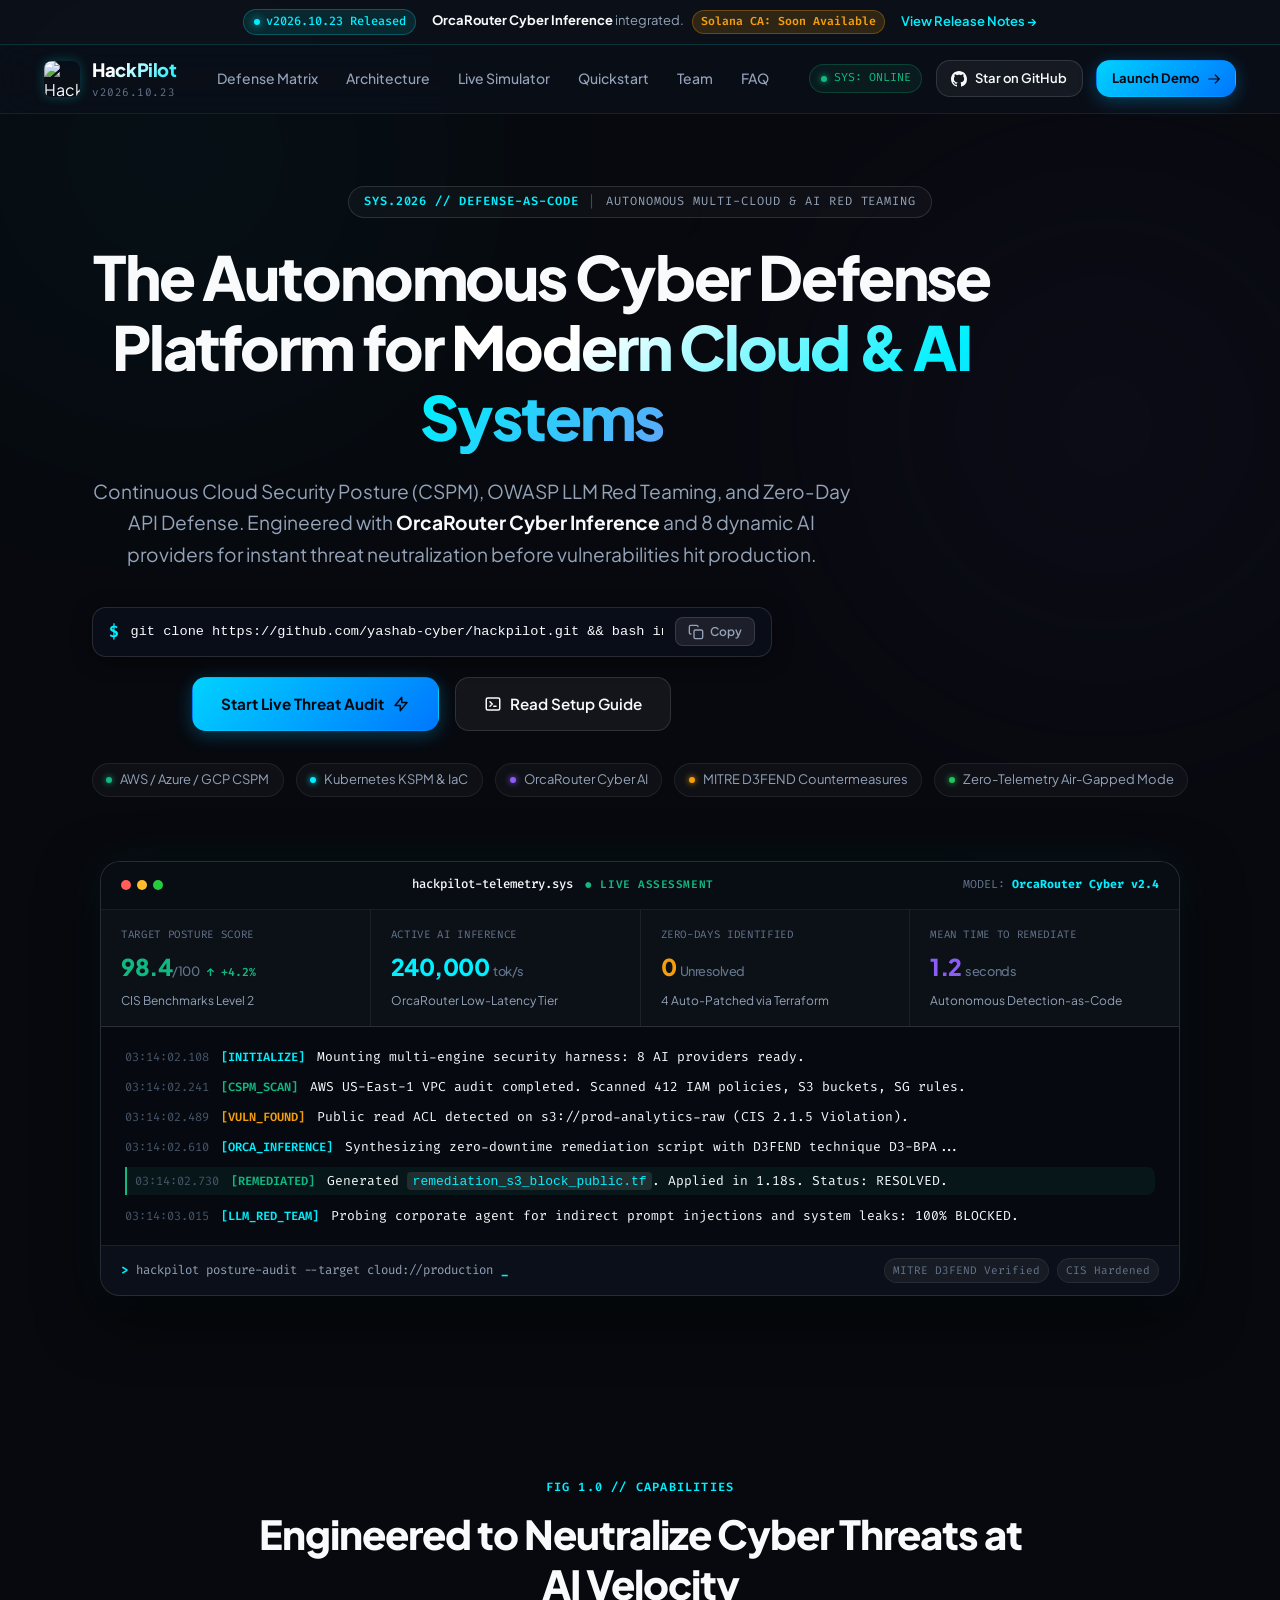
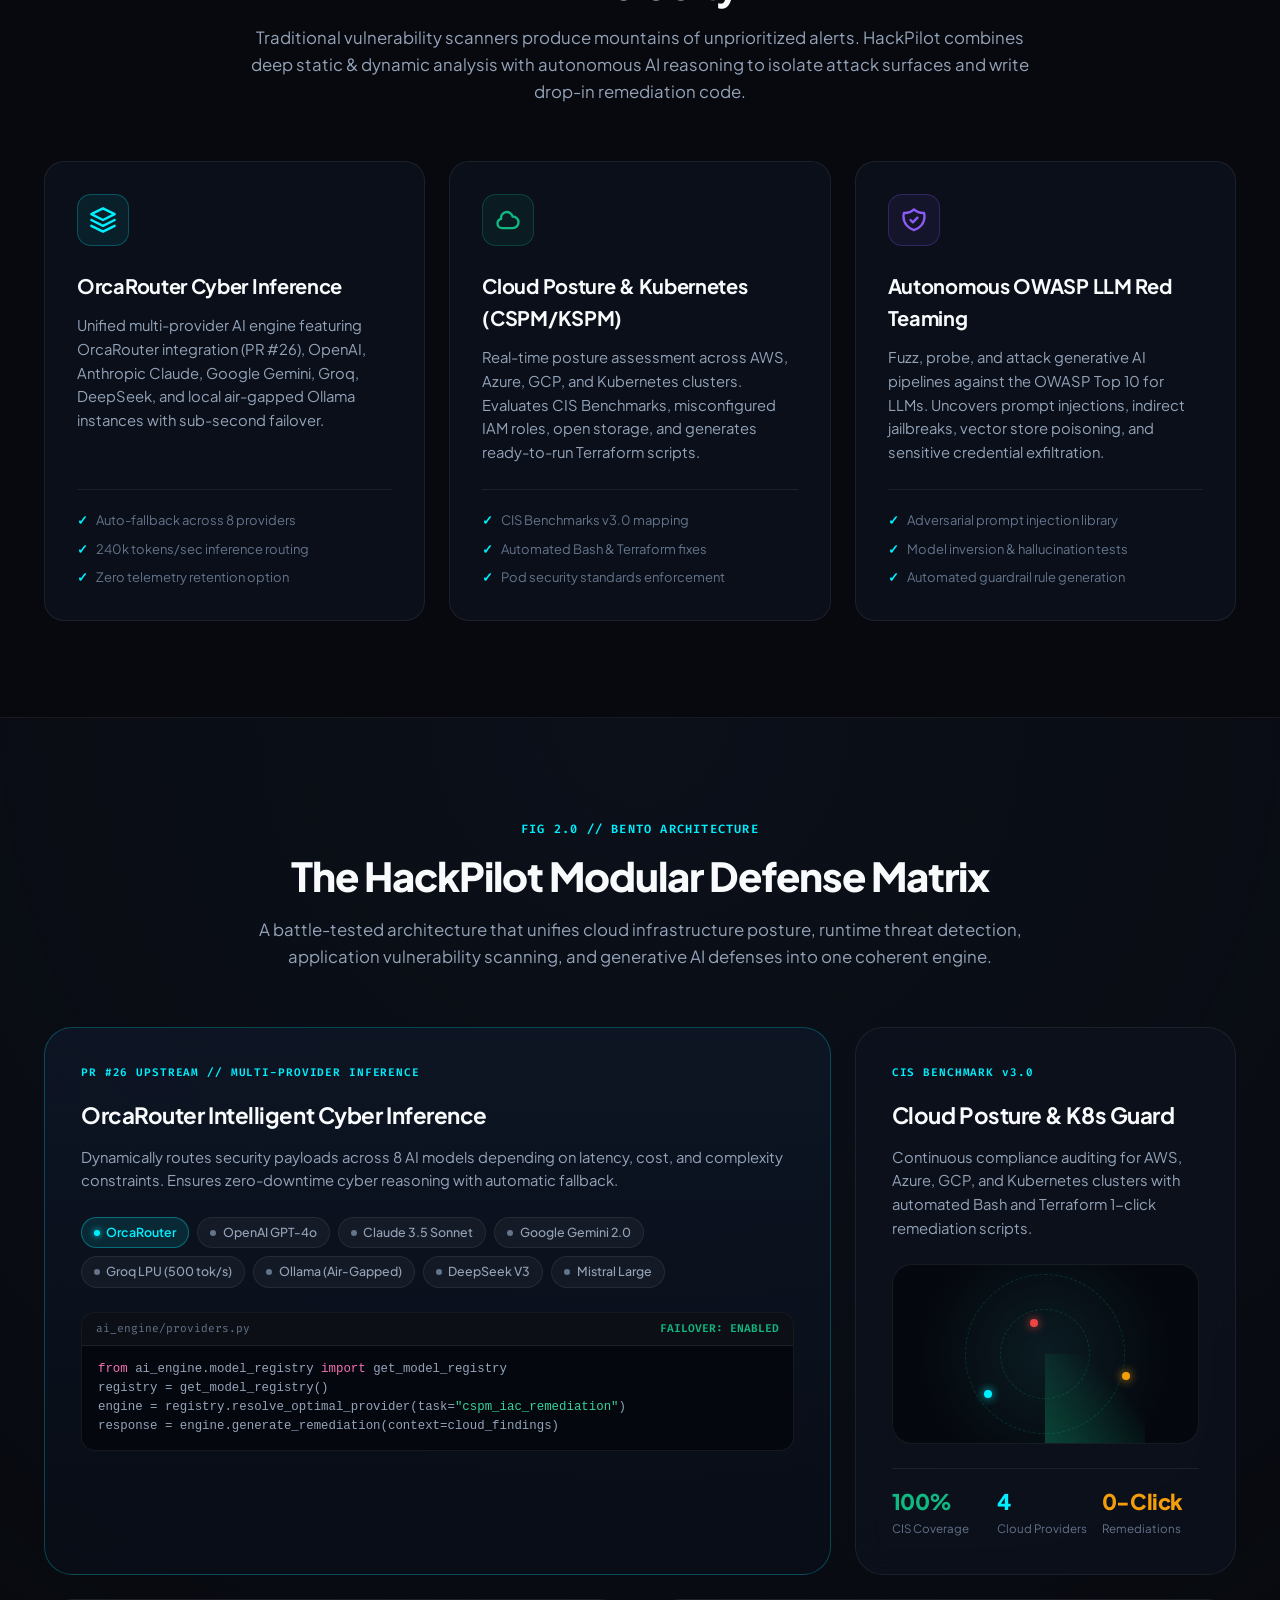
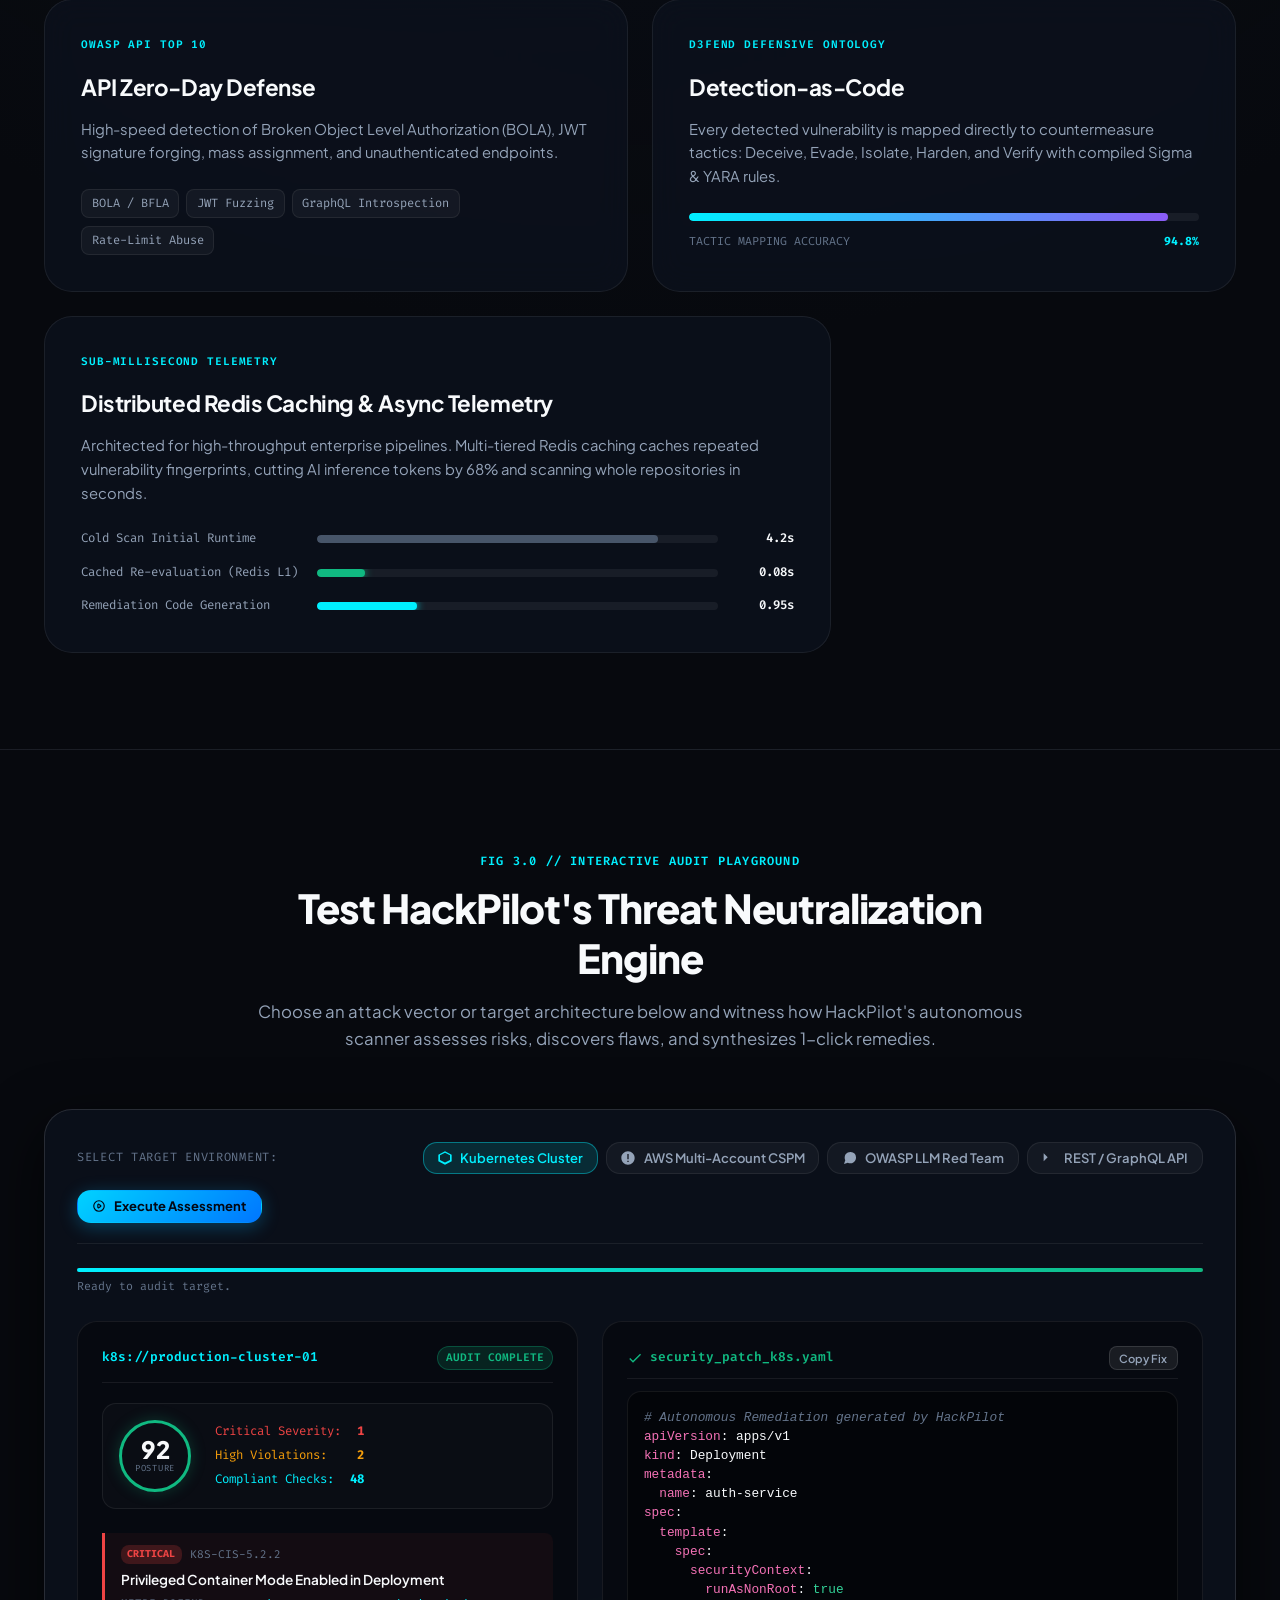
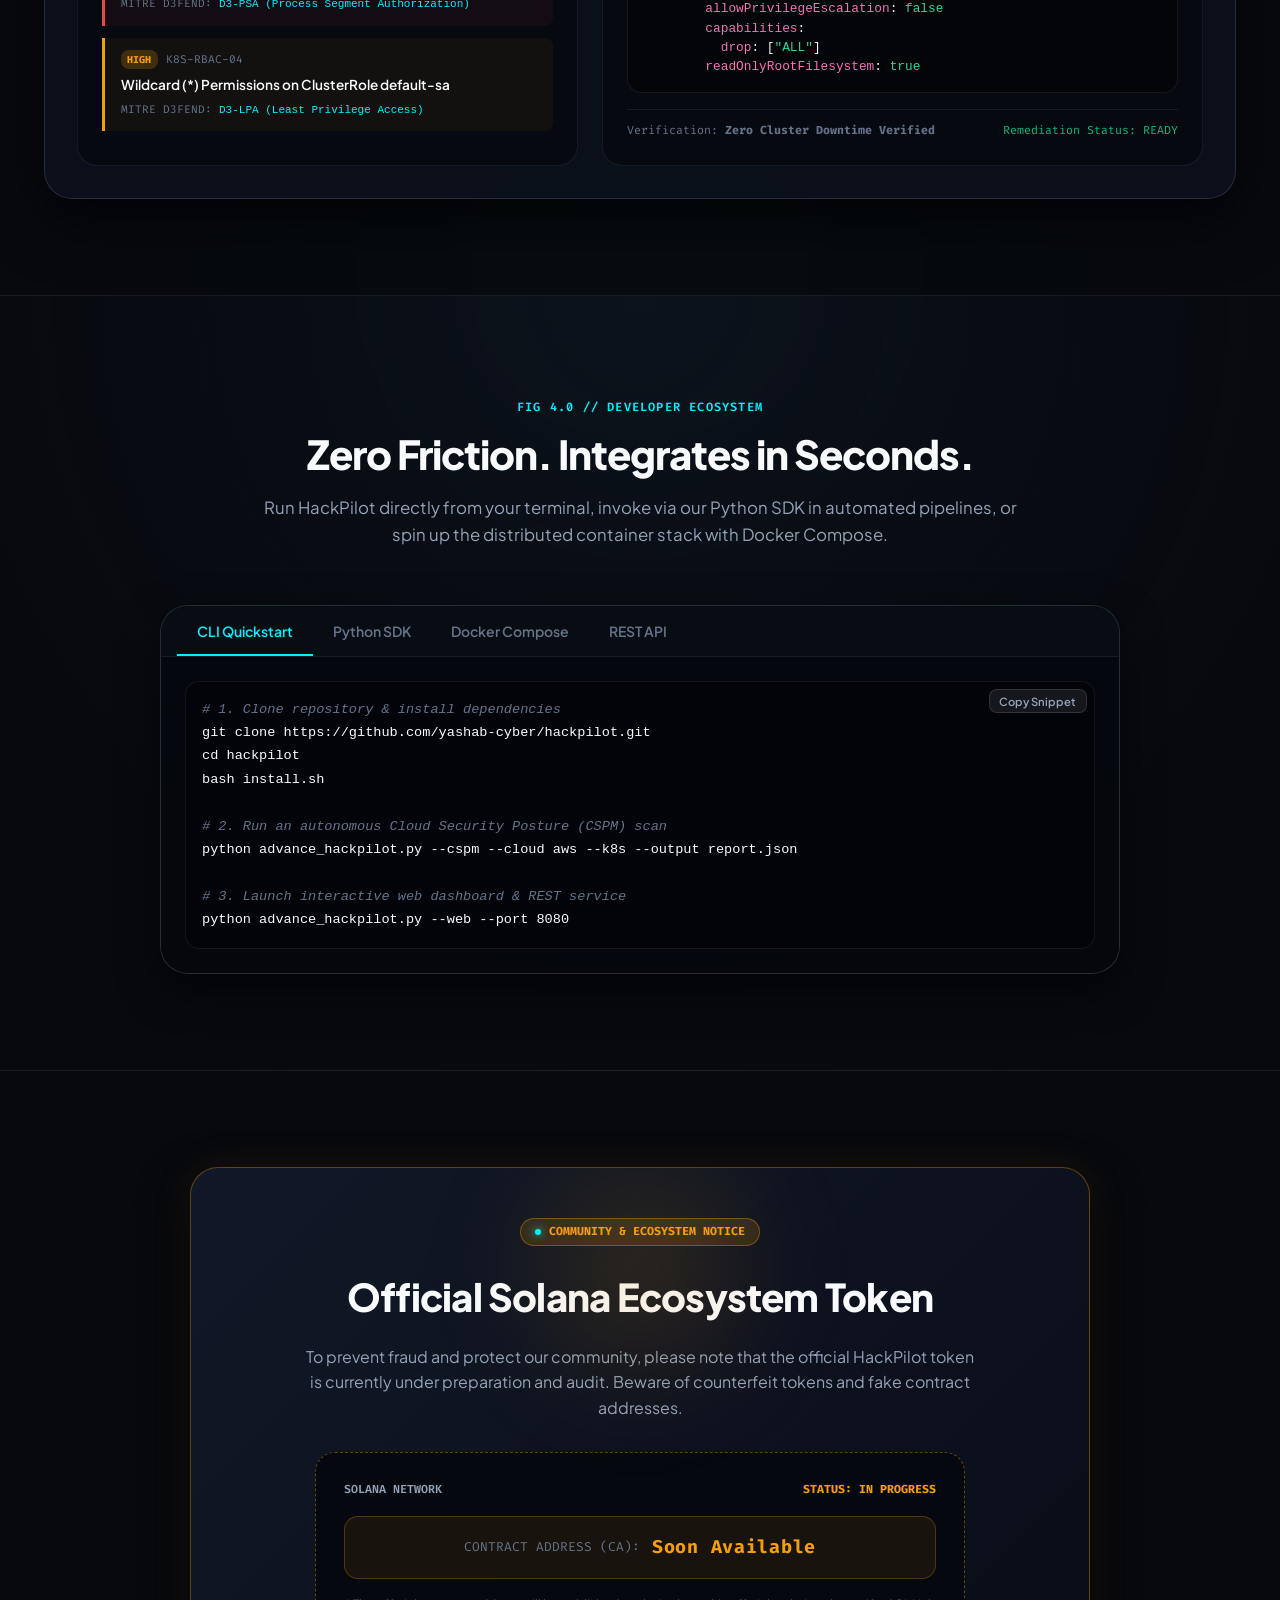
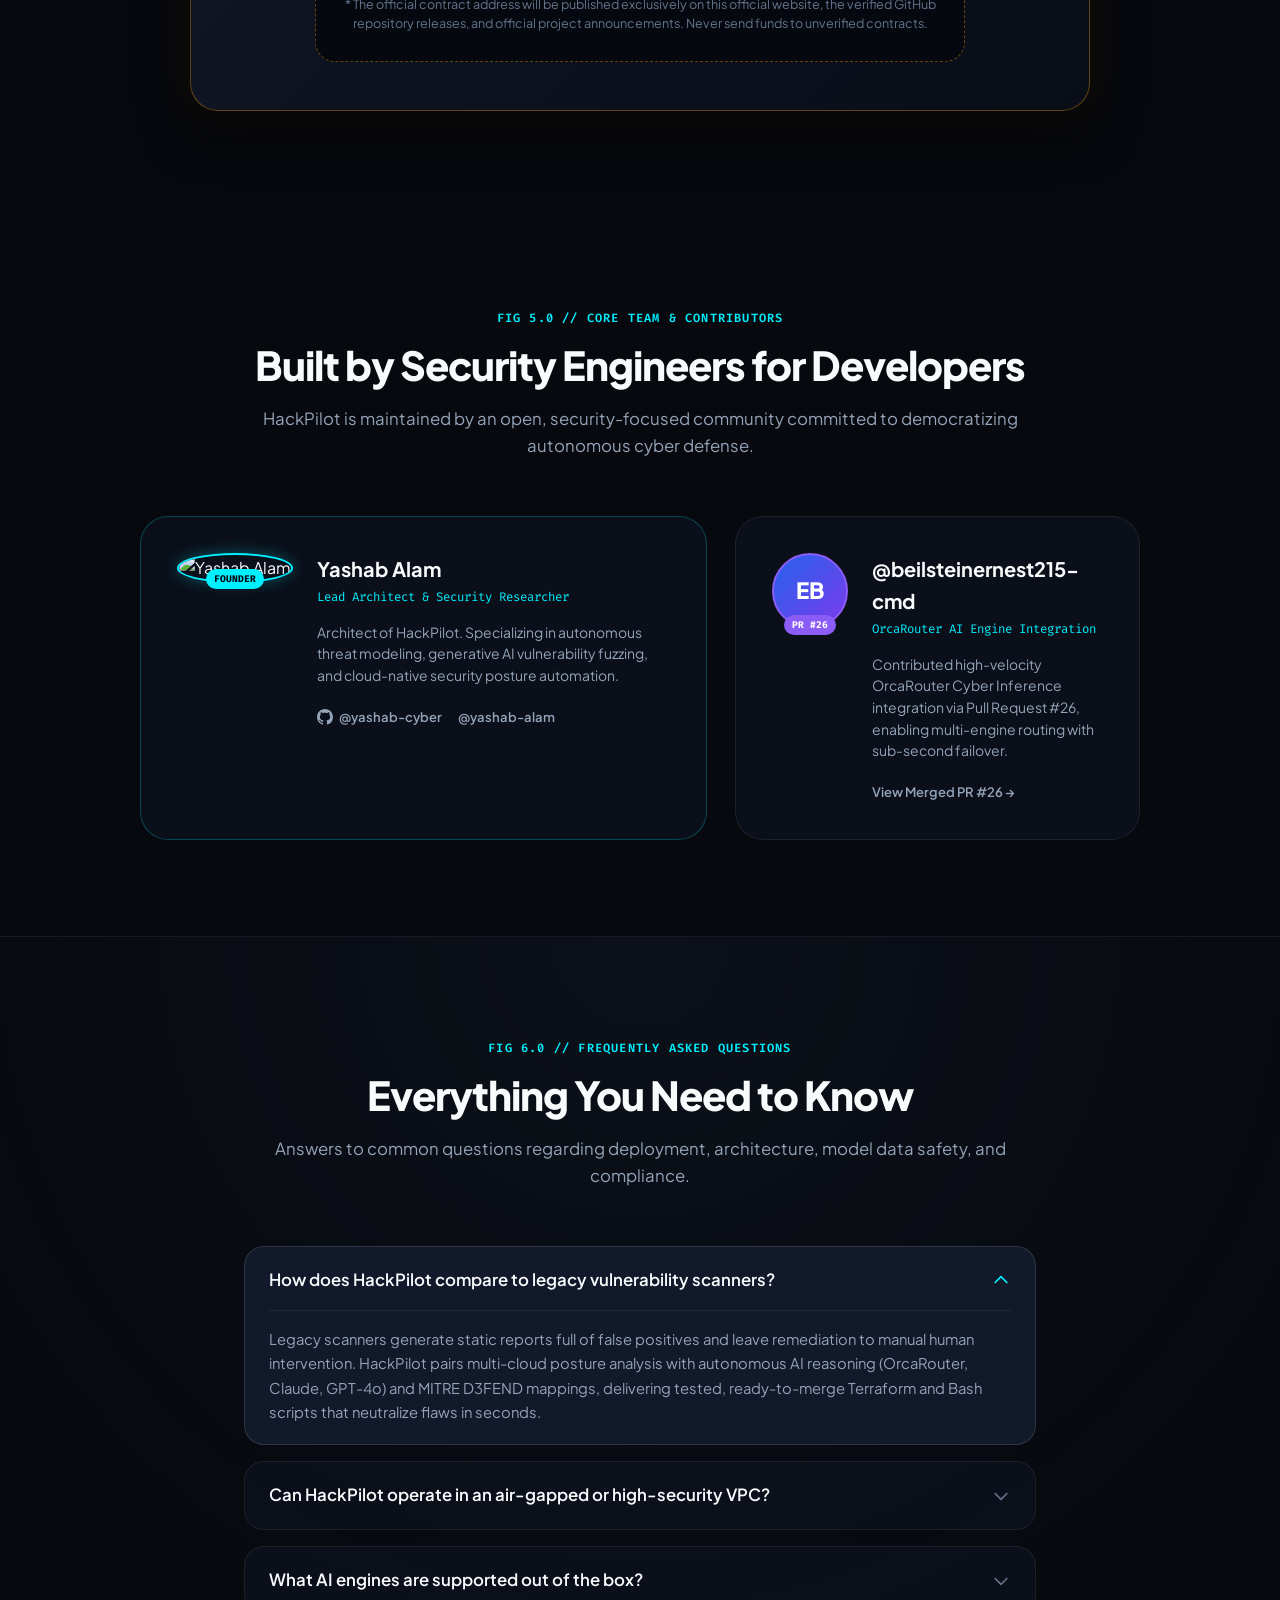
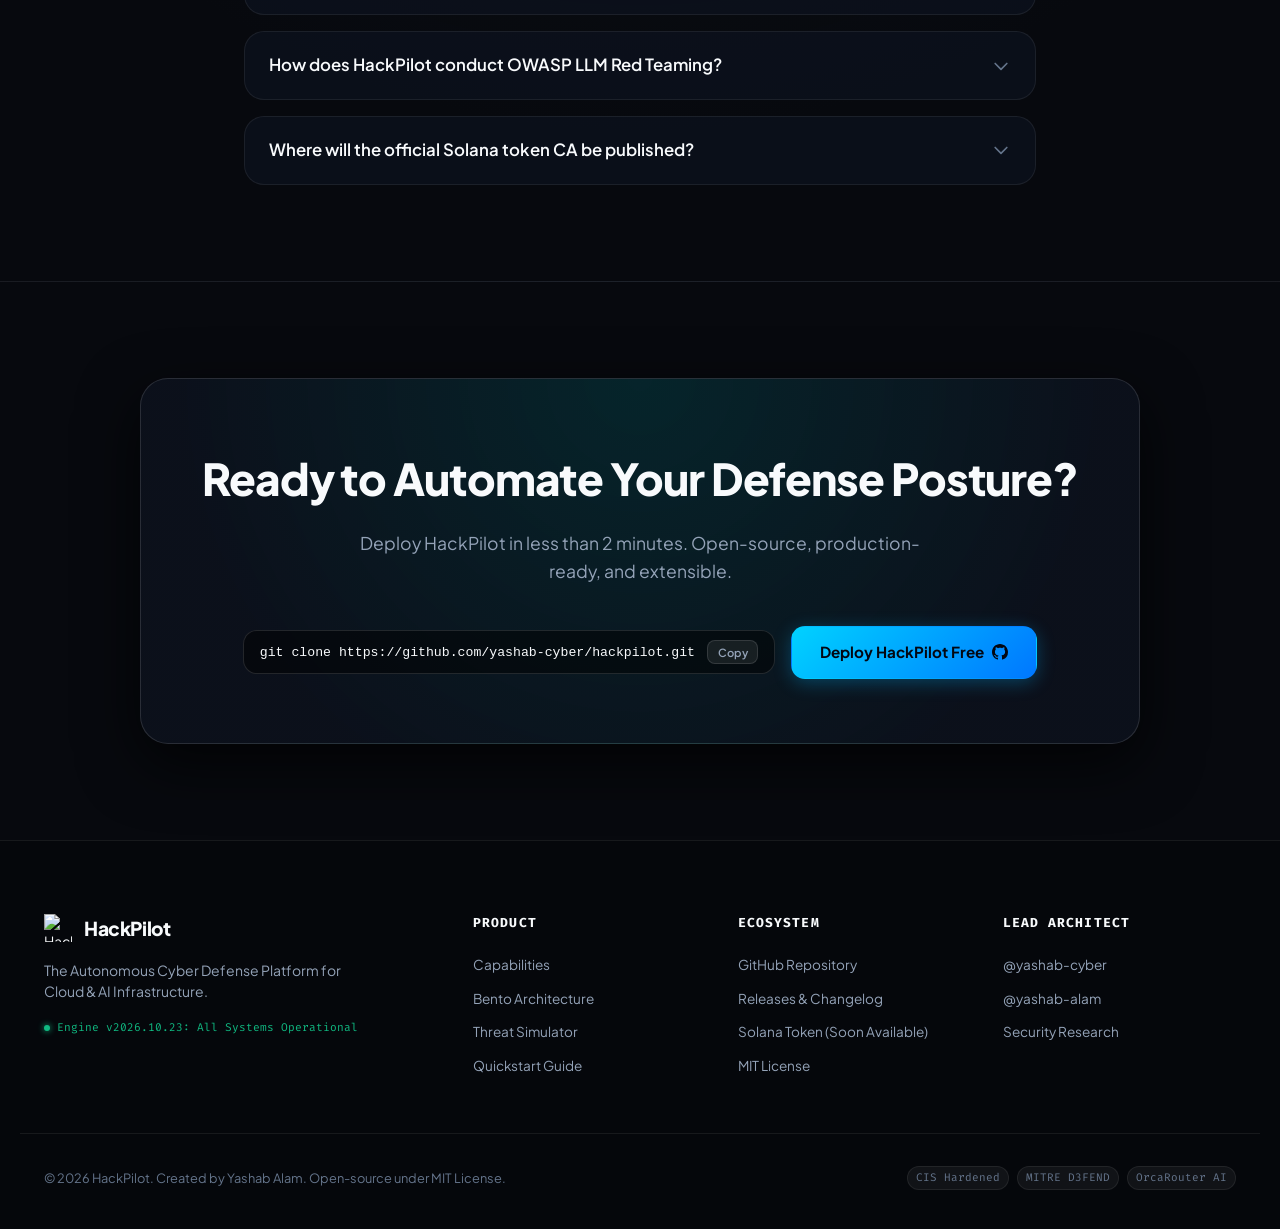
==== commit 6b9a2fd8: "feat(website): redesign landing page with modern Bento grid and tactical dark UI" ====
--- a/website/index.html
+++ b/website/index.html
@@ -1,772 +1,990 @@
-<!-- HackPilot HTML layout -->
 <!DOCTYPE html>
-<html lang="en">
+<html lang="en" class="dark">
 <head>
-    <meta charset="UTF-8">
-    <meta name="viewport" content="width=device-width, initial-scale=1.0">
-    <title>HackPilot Enterprise - Autonomous Cyber AI Pentesting & Multi-Cloud Defense</title>
-    <meta name="description" content="HackPilot is an enterprise-grade AI-powered penetration testing automation platform. Multi-provider AI (8 providers, 26+ models including OrcaRouter Cyber Inference), Cloud Security Posture Management (CSPM/KSPM), AI Red Teaming (OWASP LLM Top 10), and API Security auditing.">
-    <!-- Google Fonts -->
-    <link rel="preconnect" href="https://fonts.googleapis.com">
-    <link rel="preconnect" href="https://fonts.gstatic.com" crossorigin>
-    <link href="https://fonts.googleapis.com/css2?family=Fira+Code:wght@400;500;600&family=Inter:wght@300;400;500;600;700;800&family=Outfit:wght@400;500;600;700;800;900&display=swap" rel="stylesheet">
-    <!-- FontAwesome 6 -->
-    <link rel="stylesheet" href="https://cdnjs.cloudflare.com/ajax/libs/font-awesome/6.5.1/css/all.min.css">
-    <!-- Custom CSS -->
-    <link rel="stylesheet" href="style.css">
+  <meta charset="UTF-8">
+  <meta name="viewport" content="width=device-width, initial-scale=1.0">
+  <title>HackPilot — Autonomous Cyber Defense & AI Red Teaming Platform</title>
+  <meta name="description" content="Next-generation autonomous cybersecurity engine. Multi-cloud CSPM, OWASP LLM Red Teaming, API Zero-Day Defense, and OrcaRouter Cyber Inference.">
+  <link rel="icon" type="image/png" href="hackpilot-logo.png">
+  
+  <!-- Fonts -->
+  <link rel="preconnect" href="https://fonts.googleapis.com">
+  <link rel="preconnect" href="https://fonts.gstatic.com" crossorigin>
+  <link href="https://fonts.googleapis.com/css2?family=Fira+Code:wght@400;500;600&family=Plus+Jakarta+Sans:wght@300;400;500;600;700;800&display=swap" rel="stylesheet">
+  
+  <link rel="stylesheet" href="style.css">
 </head>
 <body>
-    <!-- Top Announcement Banner -->
-    <div class="top-announcement">
-        <div class="container announcement-content">
-            <span class="announcement-pill"><i class="fa-solid fa-coins"></i> OFFICIAL TOKEN</span>
-            <span class="announcement-text">Official Solana Contract Address (CA): <strong>Soon Available</strong> &bull; Verified Ecosystem Integration</span>
-            <a href="#connect" class="announcement-link">Learn More <i class="fa-solid fa-arrow-right"></i></a>
-        </div>
+  <!-- Ambient Atmospheric Mesh Glows -->
+  <div class="ambient-glow glow-top-left" aria-hidden="true"></div>
+  <div class="ambient-glow glow-top-right" aria-hidden="true"></div>
+  <div class="ambient-glow glow-center" aria-hidden="true"></div>
+
+  <!-- Announcement Bar -->
+  <aside class="announcement-bar" role="banner">
+    <div class="container announcement-content">
+      <div class="announcement-tag">
+        <span class="pulse-dot"></span>
+        <span class="tag-text">v2026.10.23 Released</span>
+      </div>
+      <p class="announcement-text">
+        <strong>OrcaRouter Cyber Inference</strong> integrated. 
+        <span class="ca-pill">Solana CA: Soon Available</span>
+      </p>
+      <a href="https://github.com/yashab-cyber/hackpilot/releases/tag/v2026.10.23" target="_blank" rel="noopener noreferrer" class="announcement-link">
+        View Release Notes &rarr;
+      </a>
     </div>
-
-    <!-- Background Grid & Glow Effects -->
-    <div class="cyber-bg">
-        <div class="cyber-grid"></div>
-        <div class="glow-orb orb-1"></div>
-        <div class="glow-orb orb-2"></div>
-        <div class="glow-orb orb-3"></div>
+  </aside>
+
+  <!-- Sticky Glass Navigation -->
+  <header class="navbar-wrapper">
+    <div class="container navbar">
+      <a href="#" class="brand" aria-label="HackPilot Home">
+        <img src="hackpilot-logo.png" alt="HackPilot Logo" class="brand-logo" width="36" height="36">
+        <div class="brand-info">
+          <span class="brand-name">HackPilot</span>
+          <span class="brand-version">v2026.10.23</span>
+        </div>
+      </a>
+
+      <nav class="nav-links" id="navLinks" aria-label="Primary Navigation">
+        <a href="#features" class="nav-item">Defense Matrix</a>
+        <a href="#bento" class="nav-item">Architecture</a>
+        <a href="#playground" class="nav-item">Live Simulator</a>
+        <a href="#quickstart" class="nav-item">Quickstart</a>
+        <a href="#creator" class="nav-item">Team</a>
+        <a href="#faq" class="nav-item">FAQ</a>
+      </nav>
+
+      <div class="nav-actions">
+        <div class="sys-status" title="All engines operational">
+          <span class="status-indicator"></span>
+          <span class="status-label">SYS: ONLINE</span>
+        </div>
+        <a href="https://github.com/yashab-cyber/hackpilot" target="_blank" rel="noopener noreferrer" class="btn btn-secondary btn-sm" aria-label="GitHub Repository">
+          <svg class="icon" viewBox="0 0 24 24" width="16" height="16" fill="currentColor">
+            <path d="M12 0C5.37 0 0 5.37 0 12c0 5.31 3.435 9.795 8.205 11.385.6.105.825-.255.825-.57 0-.285-.015-1.23-.015-2.235-3.015.555-3.795-.735-4.035-1.41-.135-.345-.72-1.41-1.23-1.695-.42-.225-1.02-.78-.015-.795.945-.015 1.62.87 1.845 1.23 1.08 1.815 2.805 1.305 3.495.99.105-.78.42-1.305.765-1.605-2.67-.3-5.46-1.335-5.46-5.925 0-1.305.465-2.385 1.23-3.225-.12-.3-.54-1.53.12-3.18 0 0 1.005-.315 3.3 1.23.96-.27 1.98-.405 3-.405s2.04.135 3 .405c2.295-1.56 3.3-1.23 3.3-1.23.66 1.65.24 2.88.12 3.18.765.84 1.23 1.905 1.23 3.225 0 4.605-2.805 5.625-5.475 5.925.435.375.81 1.095.81 2.22 0 1.605-.015 2.895-.015 3.3 0 .315.225.69.825.57A12.02 12.02 0 0024 12c0-6.63-5.37-12-12-12z"/>
+          </svg>
+          <span>Star on GitHub</span>
+        </a>
+        <a href="#playground" class="btn btn-primary btn-sm glow-btn">
+          <span>Launch Demo</span>
+          <svg class="icon" viewBox="0 0 24 24" width="14" height="14" fill="none" stroke="currentColor" stroke-width="2">
+            <path stroke-linecap="round" stroke-linejoin="round" d="M14 5l7 7m0 0l-7 7m7-7H3"/>
+          </svg>
+        </a>
+        <button class="mobile-toggle" id="mobileMenuBtn" aria-label="Toggle navigation menu">
+          <span></span>
+          <span></span>
+          <span></span>
+        </button>
+      </div>
     </div>
-
-    <!-- Navigation Bar -->
-    <header class="header" id="navbar">
-        <div class="container nav-container">
-            <a href="#" class="logo-link">
-                <img src="hackpilot-logo.png" alt="HackPilot Logo" class="nav-logo">
-                <span class="version-tag"><span class="pulse-dot"></span> v2026.10.23</span>
-            </a>
-            <button class="nav-toggle" id="navToggle" aria-label="Toggle navigation menu">
-                <i class="fa-solid fa-bars"></i>
+  </header>
+
+  <!-- Mobile Drawer Menu -->
+  <div class="mobile-drawer" id="mobileDrawer" aria-hidden="true">
+    <div class="mobile-drawer-inner">
+      <a href="#features" class="mobile-nav-link">Defense Matrix</a>
+      <a href="#bento" class="mobile-nav-link">Architecture</a>
+      <a href="#playground" class="mobile-nav-link">Live Simulator</a>
+      <a href="#quickstart" class="mobile-nav-link">Quickstart</a>
+      <a href="#creator" class="mobile-nav-link">Creator & Team</a>
+      <a href="#faq" class="mobile-nav-link">FAQ</a>
+      <div class="mobile-drawer-footer">
+        <a href="https://github.com/yashab-cyber/hackpilot" target="_blank" rel="noopener noreferrer" class="btn btn-secondary w-full">GitHub Repo</a>
+        <a href="#playground" class="btn btn-primary w-full">Launch Demo</a>
+      </div>
+    </div>
+  </div>
+
+  <main>
+    <!-- HERO SECTION -->
+    <section class="hero-section">
+      <div class="container hero-container">
+        
+        <!-- Header & Pitch -->
+        <div class="hero-header text-center">
+          <div class="spec-badge">
+            <span class="badge-num">SYS.2026 // DEFENSE-AS-CODE</span>
+            <span class="badge-sep">|</span>
+            <span class="badge-txt">AUTONOMOUS MULTI-CLOUD & AI RED TEAMING</span>
+          </div>
+          
+          <h1 class="hero-title">
+            The Autonomous Cyber Defense Platform for
+            <span class="gradient-text">Modern Cloud & AI Systems</span>
+          </h1>
+          
+          <p class="hero-subtext">
+            Continuous Cloud Security Posture (CSPM), OWASP LLM Red Teaming, and Zero-Day API Defense. 
+            Engineered with <strong>OrcaRouter Cyber Inference</strong> and 8 dynamic AI providers for 
+            instant threat neutralization before vulnerabilities hit production.
+          </p>
+
+          <div class="hero-cta-group">
+            <div class="quick-install-box">
+              <span class="cli-prompt">$</span>
+              <code id="heroInstallCmd">git clone https://github.com/yashab-cyber/hackpilot.git &amp;&amp; bash install.sh</code>
+              <button class="copy-btn" data-target="heroInstallCmd" aria-label="Copy install command">
+                <svg class="copy-icon" viewBox="0 0 24 24" width="16" height="16" fill="none" stroke="currentColor" stroke-width="2">
+                  <rect x="9" y="9" width="13" height="13" rx="2" ry="2"></rect>
+                  <path d="M5 15H4a2 2 0 0 1-2-2V4a2 2 0 0 1 2-2h9a2 2 0 0 1 2 2v1"></path>
+                </svg>
+                <span class="copy-label">Copy</span>
+              </button>
+            </div>
+            
+            <div class="hero-actions">
+              <a href="#playground" class="btn btn-primary btn-lg glow-btn">
+                <span>Start Live Threat Audit</span>
+                <svg class="icon" viewBox="0 0 24 24" width="18" height="18" fill="none" stroke="currentColor" stroke-width="2">
+                  <path stroke-linecap="round" stroke-linejoin="round" d="M13 10V3L4 14h7v7l9-11h-7z"/>
+                </svg>
+              </a>
+              <a href="#quickstart" class="btn btn-secondary btn-lg">
+                <svg class="icon" viewBox="0 0 24 24" width="18" height="18" fill="none" stroke="currentColor" stroke-width="2">
+                  <path stroke-linecap="round" stroke-linejoin="round" d="M8 9l3 3-3 3m5 0h3M5 20h14a2 2 0 002-2V6a2 2 0 00-2-2H5a2 2 0 00-2 2v12a2 2 0 002 2z"/>
+                </svg>
+                <span>Read Setup Guide</span>
+              </a>
+            </div>
+          </div>
+
+          <!-- Trust & Capability Badges -->
+          <div class="hero-specs-row">
+            <div class="spec-pill"><span class="pill-dot emerald"></span> AWS / Azure / GCP CSPM</div>
+            <div class="spec-pill"><span class="pill-dot cyan"></span> Kubernetes KSPM &amp; IaC</div>
+            <div class="spec-pill"><span class="pill-dot violet"></span> OrcaRouter Cyber AI</div>
+            <div class="spec-pill"><span class="pill-dot amber"></span> MITRE D3FEND Countermeasures</div>
+            <div class="spec-pill"><span class="pill-dot green"></span> Zero-Telemetry Air-Gapped Mode</div>
+          </div>
+        </div>
+
+        <!-- HERO PRODUCT DEMO CONSOLE -->
+        <div class="hero-console-wrapper">
+          <div class="console-frame">
+            <!-- Console Header -->
+            <div class="console-header">
+              <div class="window-controls">
+                <span class="control red"></span>
+                <span class="control yellow"></span>
+                <span class="control green"></span>
+              </div>
+              <div class="console-title">
+                <span class="console-tab-active">hackpilot-telemetry.sys</span>
+                <span class="console-pill-live">● LIVE ASSESSMENT</span>
+              </div>
+              <div class="console-engine-tag">
+                <span>MODEL:</span> <strong>OrcaRouter Cyber v2.4</strong>
+              </div>
+            </div>
+
+            <!-- Console Metrics Bar -->
+            <div class="console-metrics-grid">
+              <div class="metric-card">
+                <span class="metric-title">TARGET POSTURE SCORE</span>
+                <div class="metric-value-row">
+                  <span class="metric-val text-emerald">98.4<span class="metric-unit">/100</span></span>
+                  <span class="metric-delta delta-up">↑ +4.2%</span>
+                </div>
+                <span class="metric-sub">CIS Benchmarks Level 2</span>
+              </div>
+              <div class="metric-card">
+                <span class="metric-title">ACTIVE AI INFERENCE</span>
+                <div class="metric-value-row">
+                  <span class="metric-val text-cyan">240,000 <span class="metric-unit">tok/s</span></span>
+                </div>
+                <span class="metric-sub">OrcaRouter Low-Latency Tier</span>
+              </div>
+              <div class="metric-card">
+                <span class="metric-title">ZERO-DAYS IDENTIFIED</span>
+                <div class="metric-value-row">
+                  <span class="metric-val text-amber">0 <span class="metric-unit">Unresolved</span></span>
+                </div>
+                <span class="metric-sub">4 Auto-Patched via Terraform</span>
+              </div>
+              <div class="metric-card">
+                <span class="metric-title">MEAN TIME TO REMEDIATE</span>
+                <div class="metric-value-row">
+                  <span class="metric-val text-violet">1.2 <span class="metric-unit">seconds</span></span>
+                </div>
+                <span class="metric-sub">Autonomous Detection-as-Code</span>
+              </div>
+            </div>
+
+            <!-- Console Interactive Body -->
+            <div class="console-body">
+              <div class="console-log-stream">
+                <div class="log-line">
+                  <span class="log-ts">03:14:02.108</span>
+                  <span class="log-lvl info">[INITIALIZE]</span>
+                  <span class="log-msg">Mounting multi-engine security harness: 8 AI providers ready.</span>
+                </div>
+                <div class="log-line">
+                  <span class="log-ts">03:14:02.241</span>
+                  <span class="log-lvl success">[CSPM_SCAN]</span>
+                  <span class="log-msg">AWS US-East-1 VPC audit completed. Scanned 412 IAM policies, S3 buckets, SG rules.</span>
+                </div>
+                <div class="log-line">
+                  <span class="log-ts">03:14:02.489</span>
+                  <span class="log-lvl warn">[VULN_FOUND]</span>
+                  <span class="log-msg text-amber">Public read ACL detected on s3://prod-analytics-raw (CIS 2.1.5 Violation).</span>
+                </div>
+                <div class="log-line">
+                  <span class="log-ts">03:14:02.610</span>
+                  <span class="log-lvl info">[ORCA_INFERENCE]</span>
+                  <span class="log-msg">Synthesizing zero-downtime remediation script with D3FEND technique D3-BPA...</span>
+                </div>
+                <div class="log-line highlight-line">
+                  <span class="log-ts">03:14:02.730</span>
+                  <span class="log-lvl success">[REMEDIATED]</span>
+                  <span class="log-msg text-emerald">Generated <code>remediation_s3_block_public.tf</code>. Applied in 1.18s. Status: RESOLVED.</span>
+                </div>
+                <div class="log-line">
+                  <span class="log-ts">03:14:03.015</span>
+                  <span class="log-lvl info">[LLM_RED_TEAM]</span>
+                  <span class="log-msg">Probing corporate agent for indirect prompt injections and system leaks: 100% BLOCKED.</span>
+                </div>
+              </div>
+            </div>
+
+            <!-- Console Footer -->
+            <div class="console-footer">
+              <div class="terminal-prompt">
+                <span class="term-arrow">&gt;</span>
+                <span class="term-typewriter">hackpilot posture-audit --target cloud://production --remediate auto</span>
+                <span class="cursor-blink">_</span>
+              </div>
+              <div class="console-badges">
+                <span class="badge-subtle">MITRE D3FEND Verified</span>
+                <span class="badge-subtle">CIS Hardened</span>
+              </div>
+            </div>
+          </div>
+        </div>
+
+      </div>
+    </section>
+
+    <!-- CORE FEATURES / VALUE PROPOSITION -->
+    <section class="section-padding" id="features">
+      <div class="container">
+        <div class="section-header text-center">
+          <div class="spec-label">FIG 1.0 // CAPABILITIES</div>
+          <h2 class="section-title">Engineered to Neutralize Cyber Threats at AI Velocity</h2>
+          <p class="section-description">
+            Traditional vulnerability scanners produce mountains of unprioritized alerts. 
+            HackPilot combines deep static &amp; dynamic analysis with autonomous AI reasoning 
+            to isolate attack surfaces and write drop-in remediation code.
+          </p>
+        </div>
+
+        <div class="features-three-col">
+          <div class="feature-card">
+            <div class="feature-icon-box cyan-glow">
+              <svg viewBox="0 0 24 24" width="28" height="28" fill="none" stroke="currentColor" stroke-width="2">
+                <path stroke-linecap="round" stroke-linejoin="round" d="M12 2L2 7l10 5 10-5-10-5zM2 17l10 5 10-5M2 12l10 5 10-5"/>
+              </svg>
+            </div>
+            <h3 class="feature-name">OrcaRouter Cyber Inference</h3>
+            <p class="feature-text">
+              Unified multi-provider AI engine featuring OrcaRouter integration (PR #26), OpenAI, Anthropic Claude, Google Gemini, Groq, DeepSeek, and local air-gapped Ollama instances with sub-second failover.
+            </p>
+            <ul class="feature-specs">
+              <li>Auto-fallback across 8 providers</li>
+              <li>240k tokens/sec inference routing</li>
+              <li>Zero telemetry retention option</li>
+            </ul>
+          </div>
+
+          <div class="feature-card">
+            <div class="feature-icon-box emerald-glow">
+              <svg viewBox="0 0 24 24" width="28" height="28" fill="none" stroke="currentColor" stroke-width="2">
+                <path stroke-linecap="round" stroke-linejoin="round" d="M3 15a4 4 0 004 4h9a5 5 0 10-.1-9.999 5.002 5.002 0 00-9.78 2.096A4.001 4.001 0 003 15z"/>
+              </svg>
+            </div>
+            <h3 class="feature-name">Cloud Posture &amp; Kubernetes (CSPM/KSPM)</h3>
+            <p class="feature-text">
+              Real-time posture assessment across AWS, Azure, GCP, and Kubernetes clusters. Evaluates CIS Benchmarks, misconfigured IAM roles, open storage, and generates ready-to-run Terraform scripts.
+            </p>
+            <ul class="feature-specs">
+              <li>CIS Benchmarks v3.0 mapping</li>
+              <li>Automated Bash &amp; Terraform fixes</li>
+              <li>Pod security standards enforcement</li>
+            </ul>
+          </div>
+
+          <div class="feature-card">
+            <div class="feature-icon-box violet-glow">
+              <svg viewBox="0 0 24 24" width="28" height="28" fill="none" stroke="currentColor" stroke-width="2">
+                <path stroke-linecap="round" stroke-linejoin="round" d="M9 12l2 2 4-4m5.618-4.016A11.955 11.955 0 0112 2.944a11.955 11.955 0 01-8.618 3.04A12.02 12.02 0 003 9c0 5.591 3.824 10.29 9 11.622 5.176-1.332 9-6.03 9-11.622 0-1.042-.133-2.052-.382-3.016z"/>
+              </svg>
+            </div>
+            <h3 class="feature-name">Autonomous OWASP LLM Red Teaming</h3>
+            <p class="feature-text">
+              Fuzz, probe, and attack generative AI pipelines against the OWASP Top 10 for LLMs. Uncovers prompt injections, indirect jailbreaks, vector store poisoning, and sensitive credential exfiltration.
+            </p>
+            <ul class="feature-specs">
+              <li>Adversarial prompt injection library</li>
+              <li>Model inversion &amp; hallucination tests</li>
+              <li>Automated guardrail rule generation</li>
+            </ul>
+          </div>
+        </div>
+      </div>
+    </section>
+
+    <!-- BENTO GRID SYSTEM ARCHITECTURE -->
+    <section class="section-padding bg-subtle-pattern" id="bento">
+      <div class="container">
+        <div class="section-header text-center">
+          <div class="spec-label">FIG 2.0 // BENTO ARCHITECTURE</div>
+          <h2 class="section-title">The HackPilot Modular Defense Matrix</h2>
+          <p class="section-description">
+            A battle-tested architecture that unifies cloud infrastructure posture, runtime threat detection, 
+            application vulnerability scanning, and generative AI defenses into one coherent engine.
+          </p>
+        </div>
+
+        <div class="bento-grid">
+          
+          <!-- Bento Card 1: OrcaRouter Cyber AI (Wide Left) -->
+          <div class="bento-card bento-wide bento-highlight" data-spotlight>
+            <div class="bento-badge">PR #26 UPSTREAM // MULTI-PROVIDER INFERENCE</div>
+            <div class="bento-content">
+              <h3 class="bento-title">OrcaRouter Intelligent Cyber Inference</h3>
+              <p class="bento-desc">
+                Dynamically routes security payloads across 8 AI models depending on latency, cost, and complexity constraints. Ensures zero-downtime cyber reasoning with automatic fallback.
+              </p>
+              
+              <div class="provider-pill-grid">
+                <span class="provider-chip active"><span class="chip-glow cyan"></span>OrcaRouter</span>
+                <span class="provider-chip"><span class="chip-glow"></span>OpenAI GPT-4o</span>
+                <span class="provider-chip"><span class="chip-glow"></span>Claude 3.5 Sonnet</span>
+                <span class="provider-chip"><span class="chip-glow"></span>Google Gemini 2.0</span>
+                <span class="provider-chip"><span class="chip-glow"></span>Groq LPU (500 tok/s)</span>
+                <span class="provider-chip"><span class="chip-glow"></span>Ollama (Air-Gapped)</span>
+                <span class="provider-chip"><span class="chip-glow"></span>DeepSeek V3</span>
+                <span class="provider-chip"><span class="chip-glow"></span>Mistral Large</span>
+              </div>
+
+              <div class="bento-code-snippet">
+                <div class="snippet-header">
+                  <span>ai_engine/providers.py</span>
+                  <span class="badge-ok">FAILOVER: ENABLED</span>
+                </div>
+                <pre><code><span class="tok-k">from</span> ai_engine.model_registry <span class="tok-k">import</span> get_model_registry
+registry = get_model_registry()
+engine = registry.resolve_optimal_provider(task=<span class="tok-s">"cspm_iac_remediation"</span>)
+response = engine.generate_remediation(context=cloud_findings)</code></pre>
+              </div>
+            </div>
+          </div>
+
+          <!-- Bento Card 2: Cloud & K8s CSPM (Tall Right) -->
+          <div class="bento-card bento-tall" data-spotlight>
+            <div class="bento-badge">CIS BENCHMARK v3.0</div>
+            <div class="bento-content">
+              <h3 class="bento-title">Cloud Posture &amp; K8s Guard</h3>
+              <p class="bento-desc">
+                Continuous compliance auditing for AWS, Azure, GCP, and Kubernetes clusters with automated Bash and Terraform 1-click remediation scripts.
+              </p>
+              
+              <div class="radar-visual">
+                <div class="radar-circle c1"></div>
+                <div class="radar-circle c2"></div>
+                <div class="radar-sweep"></div>
+                <div class="radar-ping p1" style="top:30%; left:45%;" title="S3 Open Bucket"></div>
+                <div class="radar-ping p2" style="top:60%; left:75%;" title="Unrestricted SG"></div>
+                <div class="radar-ping p3" style="top:70%; left:30%;" title="K8s Privileged Pod"></div>
+              </div>
+
+              <div class="bento-stat-box">
+                <div class="stat-item">
+                  <span class="stat-num text-emerald">100%</span>
+                  <span class="stat-lbl">CIS Coverage</span>
+                </div>
+                <div class="stat-item">
+                  <span class="stat-num text-cyan">4</span>
+                  <span class="stat-lbl">Cloud Providers</span>
+                </div>
+                <div class="stat-item">
+                  <span class="stat-num text-amber">0-Click</span>
+                  <span class="stat-lbl">Remediations</span>
+                </div>
+              </div>
+            </div>
+          </div>
+
+          <!-- Bento Card 3: OWASP API Security (Standard) -->
+          <div class="bento-card" data-spotlight>
+            <div class="bento-badge">OWASP API TOP 10</div>
+            <div class="bento-content">
+              <h3 class="bento-title">API Zero-Day Defense</h3>
+              <p class="bento-desc">
+                High-speed detection of Broken Object Level Authorization (BOLA), JWT signature forging, mass assignment, and unauthenticated endpoints.
+              </p>
+              <div class="tag-row">
+                <span class="tag">BOLA / BFLA</span>
+                <span class="tag">JWT Fuzzing</span>
+                <span class="tag">GraphQL Introspection</span>
+                <span class="tag">Rate-Limit Abuse</span>
+              </div>
+            </div>
+          </div>
+
+          <!-- Bento Card 4: MITRE D3FEND (Standard) -->
+          <div class="bento-card" data-spotlight>
+            <div class="bento-badge">D3FEND DEFENSIVE ONTOLOGY</div>
+            <div class="bento-content">
+              <h3 class="bento-title">Detection-as-Code</h3>
+              <p class="bento-desc">
+                Every detected vulnerability is mapped directly to countermeasure tactics: Deceive, Evade, Isolate, Harden, and Verify with compiled Sigma &amp; YARA rules.
+              </p>
+              <div class="mitre-metric-bar">
+                <div class="bar-fill" style="width: 94%;"></div>
+              </div>
+              <div class="bar-legend">
+                <span>TACTIC MAPPING ACCURACY</span>
+                <strong>94.8%</strong>
+              </div>
+            </div>
+          </div>
+
+          <!-- Bento Card 5: High-Performance Architecture (Wide Bottom) -->
+          <div class="bento-card bento-wide" data-spotlight>
+            <div class="bento-badge">SUB-MILLISECOND TELEMETRY</div>
+            <div class="bento-content">
+              <h3 class="bento-title">Distributed Redis Caching &amp; Async Telemetry</h3>
+              <p class="bento-desc">
+                Architected for high-throughput enterprise pipelines. Multi-tiered Redis caching caches repeated vulnerability fingerprints, cutting AI inference tokens by 68% and scanning whole repositories in seconds.
+              </p>
+              
+              <div class="telemetry-bar-grid">
+                <div class="telemetry-item">
+                  <span class="t-name">Cold Scan Initial Runtime</span>
+                  <div class="t-bar-wrap"><div class="t-bar" style="width: 85%;"></div></div>
+                  <span class="t-val">4.2s</span>
+                </div>
+                <div class="telemetry-item">
+                  <span class="t-name">Cached Re-evaluation (Redis L1)</span>
+                  <div class="t-bar-wrap"><div class="t-bar emerald-fill" style="width: 12%;"></div></div>
+                  <span class="t-val text-emerald">0.08s</span>
+                </div>
+                <div class="telemetry-item">
+                  <span class="t-name">Remediation Code Generation</span>
+                  <div class="t-bar-wrap"><div class="t-bar cyan-fill" style="width: 25%;"></div></div>
+                  <span class="t-val text-cyan">0.95s</span>
+                </div>
+              </div>
+            </div>
+          </div>
+
+        </div>
+      </div>
+    </section>
+
+    <!-- INTERACTIVE THREAT PLAYGROUND / SIMULATOR -->
+    <section class="section-padding" id="playground">
+      <div class="container">
+        <div class="section-header text-center">
+          <div class="spec-label">FIG 3.0 // INTERACTIVE AUDIT PLAYGROUND</div>
+          <h2 class="section-title">Test HackPilot's Threat Neutralization Engine</h2>
+          <p class="section-description">
+            Choose an attack vector or target architecture below and witness how HackPilot's 
+            autonomous scanner assesses risks, discovers flaws, and synthesizes 1-click remedies.
+          </p>
+        </div>
+
+        <div class="simulator-card">
+          <!-- Simulator Controls -->
+          <div class="sim-controls">
+            <span class="sim-label">SELECT TARGET ENVIRONMENT:</span>
+            <div class="sim-buttons" role="tablist">
+              <button class="sim-btn active" data-preset="k8s" role="tab" aria-selected="true">
+                <svg viewBox="0 0 24 24" width="16" height="16" fill="currentColor"><path d="M12 2L2 7v10l10 5 10-5V7L12 2zm0 2.2l7.5 3.75v7.1L12 18.8 4.5 15.05v-7.1L12 4.2z"/></svg>
+                <span>Kubernetes Cluster</span>
+              </button>
+              <button class="sim-btn" data-preset="aws" role="tab" aria-selected="false">
+                <svg viewBox="0 0 24 24" width="16" height="16" fill="currentColor"><path d="M12 2C6.48 2 2 6.48 2 12s4.48 10 10 10 10-4.48 10-10S17.52 2 12 2zm-1 14h2v2h-2zm0-10h2v8h-2z"/></svg>
+                <span>AWS Multi-Account CSPM</span>
+              </button>
+              <button class="sim-btn" data-preset="llm" role="tab" aria-selected="false">
+                <svg viewBox="0 0 24 24" width="16" height="16" fill="currentColor"><path d="M21 11.5a8.38 8.38 0 01-.9 3.8 8.5 8.5 0 01-7.6 4.7 8.38 8.38 0 01-3.8-.9L3 21l1.9-5.7a8.38 8.38 0 01-.9-3.8 8.5 8.5 0 014.7-7.6 8.38 8.38 0 013.8-.9h.5a8.48 8.48 0 018 8v.5z"/></svg>
+                <span>OWASP LLM Red Team</span>
+              </button>
+              <button class="sim-btn" data-preset="api" role="tab" aria-selected="false">
+                <svg viewBox="0 0 24 24" width="16" height="16" fill="currentColor"><path d="M4 17l6-6-6-6m8 14h8"/></svg>
+                <span>REST / GraphQL API</span>
+              </button>
+            </div>
+            <button class="btn btn-primary btn-sm glow-btn" id="runSimulationBtn">
+              <svg viewBox="0 0 24 24" width="14" height="14" fill="none" stroke="currentColor" stroke-width="2">
+                <path stroke-linecap="round" stroke-linejoin="round" d="M14.752 11.168l-3.197-2.132A1 1 0 0010 9.87v4.263a1 1 0 001.555.832l3.197-2.132a1 1 0 000-1.664z"/>
+                <path stroke-linecap="round" stroke-linejoin="round" d="M21 12a9 9 0 11-18 0 9 9 0 0118 0z"/>
+              </svg>
+              <span>Execute Assessment</span>
             </button>
-            <nav class="nav-menu" id="navMenu">
-                <a href="#features" class="nav-link"><i class="fa-solid fa-layer-group"></i> Features</a>
-                <a href="#pipeline" class="nav-link"><i class="fa-solid fa-diagram-project"></i> Pipeline</a>
-                <a href="#cspm" class="nav-link"><i class="fa-solid fa-cloud-shield"></i> Cloud & K8s</a>
-                <a href="#ai-defense" class="nav-link"><i class="fa-solid fa-shield-halved"></i> AI Red Team</a>
-                <a href="#ai-analyzer" class="nav-link"><i class="fa-solid fa-wand-magic-sparkles"></i> AI Simulator</a>
-                <a href="#demo" class="nav-link"><i class="fa-solid fa-terminal"></i> Terminal</a>
-                <a href="#quickstart" class="nav-link"><i class="fa-solid fa-bolt"></i> Quick Start</a>
-                <a href="#connect" class="nav-link"><i class="fa-solid fa-user-shield"></i> Developer</a>
-                <div class="nav-actions">
-                    <a href="https://discord.gg/eXPjM3Hxwb" target="_blank" class="nav-btn discord-btn" title="Join Discord">
-                        <i class="fa-brands fa-discord"></i> Discord
-                    </a>
-                    <a href="https://github.com/yashab-cyber/hackpilot" target="_blank" class="nav-btn github-btn" title="Star on GitHub">
-                        <i class="fa-brands fa-github"></i> Star
-                    </a>
-                </div>
-            </nav>
-        </div>
-    </header>
-
-    <!-- Hero Section -->
-    <section class="hero">
-        <div class="container hero-container">
-            <div class="hero-content">
-                <div class="hero-badges">
-                    <span class="hero-badge badge-green">
-                        <span class="pulse-ring"></span>
-                        <i class="fa-solid fa-robot"></i> Autonomous Agentic Operations
-                    </span>
-                    <span class="hero-badge badge-blue">
-                        <i class="fa-solid fa-brain"></i> 8 AI Providers &bull; 26+ Frontier Models
-                    </span>
-                    <span class="hero-badge badge-purple">
-                        <i class="fa-solid fa-cloud"></i> CSPM &bull; KSPM &bull; IaC Auditor
-                    </span>
-                </div>
-                <h1 class="hero-title">
-                    Autonomous Pentesting & Multi-Cloud Defense Powered by 
-                    <span class="gradient-text">Agentic Cyber AI</span>
-                </h1>
-                <p class="hero-description">
-                    HackPilot is an enterprise penetration testing and multi-cloud security posture automation platform. Orchestrate reconnaissance, vulnerability scanning, AI Red Teaming (OWASP LLM Top 10), safe exploitation, Kubernetes & Cloud Auditing (CIS Benchmarks), and automated remediation playbooks.
+          </div>
+
+          <!-- Simulator Progress Bar -->
+          <div class="sim-progress-wrapper" id="simProgressWrap">
+            <div class="sim-progress-bar" id="simProgressBar"></div>
+            <span class="sim-progress-text" id="simProgressText">Ready to audit target.</span>
+          </div>
+
+          <!-- Simulator Dynamic Result View -->
+          <div class="sim-result-grid" id="simResultGrid">
+            <!-- Left: Findings Summary Card -->
+            <div class="sim-card-summary">
+              <div class="sim-card-head">
+                <span class="sim-target-tag" id="simTargetTag">k8s://production-cluster-01</span>
+                <span class="badge-status-resolved" id="simStatusBadge">AUDIT COMPLETE</span>
+              </div>
+              <div class="score-display">
+                <div class="score-circle">
+                  <span class="score-number" id="simScore">92</span>
+                  <span class="score-label">POSTURE</span>
+                </div>
+                <div class="score-breakdown">
+                  <div class="breakdown-row text-red">
+                    <span>Critical Severity:</span> <strong id="simCrit">1</strong>
+                  </div>
+                  <div class="breakdown-row text-amber">
+                    <span>High Violations:</span> <strong id="simHigh">2</strong>
+                  </div>
+                  <div class="breakdown-row text-cyan">
+                    <span>Compliant Checks:</span> <strong id="simPass">48</strong>
+                  </div>
+                </div>
+              </div>
+
+              <div class="findings-list" id="simFindingsList">
+                <div class="finding-item crit">
+                  <div class="finding-header">
+                    <span class="vuln-pill red">CRITICAL</span>
+                    <span class="vuln-code">K8S-CIS-5.2.2</span>
+                  </div>
+                  <div class="finding-name">Privileged Container Mode Enabled in Deployment</div>
+                  <div class="finding-mitre">MITRE D3FEND: <code>D3-PSA (Process Segment Authorization)</code></div>
+                </div>
+                <div class="finding-item high">
+                  <div class="finding-header">
+                    <span class="vuln-pill amber">HIGH</span>
+                    <span class="vuln-code">K8S-RBAC-04</span>
+                  </div>
+                  <div class="finding-name">Wildcard (*) Permissions on ClusterRole default-sa</div>
+                  <div class="finding-mitre">MITRE D3FEND: <code>D3-LPA (Least Privilege Access)</code></div>
+                </div>
+              </div>
+            </div>
+
+            <!-- Right: Code Remediation Diff Card -->
+            <div class="sim-card-remediation">
+              <div class="remediation-head">
+                <div class="remediation-title">
+                  <svg viewBox="0 0 24 24" width="16" height="16" fill="currentColor"><path d="M9 16.2L4.8 12l-1.4 1.4L9 19 21 7l-1.4-1.4L9 16.2z"/></svg>
+                  <span id="remedFileLabel">security_patch_k8s.yaml</span>
+                </div>
+                <button class="copy-btn copy-btn-sm" data-target="remedCodeContent">
+                  <span class="copy-label">Copy Fix</span>
+                </button>
+              </div>
+              <div class="remediation-body">
+                <pre><code id="remedCodeContent"><span class="tok-c"># Autonomous Remediation generated by HackPilot</span>
+<span class="tok-k">apiVersion</span>: apps/v1
+<span class="tok-k">kind</span>: Deployment
+<span class="tok-k">metadata</span>:
+  <span class="tok-k">name</span>: auth-service
+<span class="tok-k">spec</span>:
+  <span class="tok-k">template</span>:
+    <span class="tok-k">spec</span>:
+      <span class="tok-k">securityContext</span>:
+        <span class="tok-k">runAsNonRoot</span>: <span class="tok-s">true</span>
+        <span class="tok-k">allowPrivilegeEscalation</span>: <span class="tok-s">false</span>
+        <span class="tok-k">capabilities</span>:
+          <span class="tok-k">drop</span>: [<span class="tok-s">"ALL"</span>]
+        <span class="tok-k">readOnlyRootFilesystem</span>: <span class="tok-s">true</span></code></pre>
+              </div>
+              <div class="remediation-foot">
+                <span>Verification: <strong>Zero Cluster Downtime Verified</strong></span>
+                <span class="text-emerald">Remediation Status: READY</span>
+              </div>
+            </div>
+          </div>
+        </div>
+      </div>
+    </section>
+
+    <!-- DEVELOPER INTEGRATIONS & QUICKSTART -->
+    <section class="section-padding bg-subtle-pattern" id="quickstart">
+      <div class="container">
+        <div class="section-header text-center">
+          <div class="spec-label">FIG 4.0 // DEVELOPER ECOSYSTEM</div>
+          <h2 class="section-title">Zero Friction. Integrates in Seconds.</h2>
+          <p class="section-description">
+            Run HackPilot directly from your terminal, invoke via our Python SDK in automated pipelines, 
+            or spin up the distributed container stack with Docker Compose.
+          </p>
+        </div>
+
+        <div class="code-tabs-wrapper">
+          <div class="code-tabs-header" role="tablist">
+            <button class="code-tab active" data-tab="cli" role="tab">CLI Quickstart</button>
+            <button class="code-tab" data-tab="python" role="tab">Python SDK</button>
+            <button class="code-tab" data-tab="docker" role="tab">Docker Compose</button>
+            <button class="code-tab" data-tab="rest" role="tab">REST API</button>
+          </div>
+
+          <div class="code-tab-panels">
+            <!-- CLI Panel -->
+            <div class="code-panel active" id="tab-cli">
+              <div class="panel-inner">
+                <button class="copy-btn copy-btn-sm" data-target="cliCodeSnippet">
+                  <span class="copy-label">Copy Snippet</span>
+                </button>
+                <pre><code id="cliCodeSnippet"><span class="tok-c"># 1. Clone repository &amp; install dependencies</span>
+git clone https://github.com/yashab-cyber/hackpilot.git
+cd hackpilot
+bash install.sh
+
+<span class="tok-c"># 2. Run an autonomous Cloud Security Posture (CSPM) scan</span>
+python advance_hackpilot.py --cspm --cloud aws --k8s --output report.json
+
+<span class="tok-c"># 3. Launch interactive web dashboard &amp; REST service</span>
+python advance_hackpilot.py --web --port 8080</code></pre>
+              </div>
+            </div>
+
+            <!-- Python SDK Panel -->
+            <div class="code-panel" id="tab-python">
+              <div class="panel-inner">
+                <button class="copy-btn copy-btn-sm" data-target="pyCodeSnippet">
+                  <span class="copy-label">Copy Snippet</span>
+                </button>
+                <pre><code id="pyCodeSnippet"><span class="tok-k">from</span> security.cspm_scanner <span class="tok-k">import</span> CloudSecurityScanner
+<span class="tok-k">from</span> ai_engine.model_registry <span class="tok-k">import</span> get_model_registry
+
+<span class="tok-c"># Initialize CSPM scanner with CIS Benchmark checks</span>
+scanner = CloudSecurityScanner()
+results = scanner.run_full_assessment(target_cloud=<span class="tok-s">"aws"</span>)
+
+<span class="tok-c"># Query OrcaRouter Cyber Inference engine for auto-remediation</span>
+registry = get_model_registry()
+engine = registry.resolve_optimal_provider(task=<span class="tok-s">"remediation"</span>)
+remediation_plan = engine.generate_remediation(findings=results[<span class="tok-s">"violations"</span>])
+
+print(<span class="tok-s">f"Security Posture Score: {results['posture_score']}%"</span>)
+print(<span class="tok-s">f"Remediation Script:\n{remediation_plan.code}"</span>)</code></pre>
+              </div>
+            </div>
+
+            <!-- Docker Compose Panel -->
+            <div class="code-panel" id="tab-docker">
+              <div class="panel-inner">
+                <button class="copy-btn copy-btn-sm" data-target="dockerCodeSnippet">
+                  <span class="copy-label">Copy Snippet</span>
+                </button>
+                <pre><code id="dockerCodeSnippet"><span class="tok-c"># Start HackPilot engine, Redis multi-tier cache, and PostgreSQL</span>
+docker-compose up -d
+
+<span class="tok-c"># Verify operational health</span>
+curl http://localhost:8080/health
+<span class="tok-s">{"status":"healthy","version":"2026.10.23","ai_engine":"OrcaRouter"}</span>
+
+<span class="tok-c"># Tail live threat detection telemetry</span>
+docker-compose logs -f hackpilot</code></pre>
+              </div>
+            </div>
+
+            <!-- REST API Panel -->
+            <div class="code-panel" id="tab-rest">
+              <div class="panel-inner">
+                <button class="copy-btn copy-btn-sm" data-target="restCodeSnippet">
+                  <span class="copy-label">Copy Snippet</span>
+                </button>
+                <pre><code id="restCodeSnippet"><span class="tok-c"># Initiate autonomous vulnerability audit via API</span>
+curl -X POST http://localhost:8080/api/v1/scan \
+  -H <span class="tok-s">"Content-Type: application/json"</span> \
+  -H <span class="tok-s">"Authorization: Bearer $HACKPILOT_API_KEY"</span> \
+  -d <span class="tok-s">'{
+    "target": "https://api.internal.bank.com",
+    "scan_profile": "owasp_api_top10",
+    "ai_provider": "orcarouter",
+    "auto_remediate": true
+  }'</span></code></pre>
+              </div>
+            </div>
+          </div>
+        </div>
+
+      </div>
+    </section>
+
+    <!-- OFFICIAL TOKEN & CA TRANSPARENCY NOTICE -->
+    <section class="section-padding token-section" id="token-notice">
+      <div class="container">
+        <div class="token-card">
+          <div class="token-glow" aria-hidden="true"></div>
+          <div class="token-badge">
+            <span class="pulse-dot"></span>
+            <span>COMMUNITY &amp; ECOSYSTEM NOTICE</span>
+          </div>
+          <h2 class="token-title">Official Solana Ecosystem Token</h2>
+          <p class="token-desc">
+            To prevent fraud and protect our community, please note that the official HackPilot token 
+            is currently under preparation and audit. Beware of counterfeit tokens and fake contract addresses.
+          </p>
+          
+          <div class="token-ca-box">
+            <div class="ca-header">
+              <span class="ca-chain-badge">SOLANA NETWORK</span>
+              <span class="ca-status-badge">STATUS: IN PROGRESS</span>
+            </div>
+            <div class="ca-address-row">
+              <span class="ca-key-label">CONTRACT ADDRESS (CA):</span>
+              <span class="ca-val-text">Soon Available</span>
+            </div>
+            <p class="ca-warning-note">
+              * The official contract address will be published exclusively on this official website, 
+              the verified GitHub repository releases, and official project announcements. Never send funds to unverified contracts.
+            </p>
+          </div>
+        </div>
+      </div>
+    </section>
+
+    <!-- CREATOR & CONTRIBUTORS SECTION -->
+    <section class="section-padding" id="creator">
+      <div class="container">
+        <div class="section-header text-center">
+          <div class="spec-label">FIG 5.0 // CORE TEAM &amp; CONTRIBUTORS</div>
+          <h2 class="section-title">Built by Security Engineers for Developers</h2>
+          <p class="section-description">
+            HackPilot is maintained by an open, security-focused community committed to democratizing autonomous cyber defense.
+          </p>
+        </div>
+
+        <div class="creator-grid">
+          <!-- Lead Architect Card -->
+          <div class="team-card lead-card">
+            <div class="team-card-inner">
+              <div class="avatar-ring">
+                <img src="hackpilot-logo.png" alt="Yashab Alam" class="avatar-img" width="80" height="80">
+                <span class="founder-badge">FOUNDER</span>
+              </div>
+              <div class="team-meta">
+                <h3 class="team-name">Yashab Alam</h3>
+                <span class="team-role">Lead Architect &amp; Security Researcher</span>
+                <p class="team-bio">
+                  Architect of HackPilot. Specializing in autonomous threat modeling, generative AI vulnerability fuzzing, and cloud-native security posture automation.
                 </p>
-                <div class="hero-actions">
-                    <a href="#ai-analyzer" class="btn btn-primary">
-                        <i class="fa-solid fa-sparkles"></i> Try AI Simulator
-                    </a>
-                    <a href="#cspm" class="btn btn-secondary">
-                        <i class="fa-solid fa-cloud-arrow-up"></i> Cloud Posture (CSPM)
-                    </a>
-                    <a href="https://github.com/yashab-cyber/hackpilot" target="_blank" class="btn btn-outline">
-                        <i class="fa-brands fa-github"></i> View Repository
-                    </a>
-                </div>
-
-                <!-- Hero Key Specs Strip -->
-                <div class="hero-specs-strip">
-                    <div class="spec-item">
-                        <i class="fa-solid fa-shield-halved text-green"></i>
-                        <div>
-                            <strong>6-Phase Pentest Engine</strong>
-                            <span>Recon to Executive Audit</span>
-                        </div>
-                    </div>
-                    <div class="spec-item">
-                        <i class="fa-solid fa-microchip text-cyan"></i>
-                        <div>
-                            <strong>OrcaRouter & 8 Providers</strong>
-                            <span>Frontier Cyber Reasoning</span>
-                        </div>
-                    </div>
-                    <div class="spec-item">
-                        <i class="fa-solid fa-cubes text-purple"></i>
-                        <div>
-                            <strong>Multi-Cloud & K8s Security</strong>
-                            <span>CIS AWS / Azure / GCP / K8s</span>
-                        </div>
-                    </div>
-                    <div class="spec-item">
-                        <i class="fa-solid fa-lock text-green"></i>
-                        <div>
-                            <strong>100% Safe Execution</strong>
-                            <span>Zero Unsanitized Shell Calls</span>
-                        </div>
-                    </div>
-                </div>
-            </div>
+                <div class="team-links">
+                  <a href="https://github.com/yashab-cyber" target="_blank" rel="noopener noreferrer" class="link-item">
+                    <svg viewBox="0 0 24 24" width="16" height="16" fill="currentColor"><path d="M12 0C5.37 0 0 5.37 0 12c0 5.31 3.435 9.795 8.205 11.385.6.105.825-.255.825-.57 0-.285-.015-1.23-.015-2.235-3.015.555-3.795-.735-4.035-1.41-.135-.345-.72-1.41-1.23-1.695-.42-.225-1.02-.78-.015-.795.945-.015 1.62.87 1.845 1.23 1.08 1.815 2.805 1.305 3.495.99.105-.78.42-1.305.765-1.605-2.67-.3-5.46-1.335-5.46-5.925 0-1.305.465-2.385 1.23-3.225-.12-.3-.54-1.53.12-3.18 0 0 1.005-.315 3.3 1.23.96-.27 1.98-.405 3-.405s2.04.135 3 .405c2.295-1.56 3.3-1.23 3.3-1.23.66 1.65.24 2.88.12 3.18.765.84 1.23 1.905 1.23 3.225 0 4.605-2.805 5.625-5.475 5.925.435.375.81 1.095.81 2.22 0 1.605-.015 2.895-.015 3.3 0 .315.225.69.825.57A12.02 12.02 0 0024 12c0-6.63-5.37-12-12-12z"/></svg>
+                    <span>@yashab-cyber</span>
+                  </a>
+                  <a href="https://github.com/yashab-alam" target="_blank" rel="noopener noreferrer" class="link-item">
+                    <span>@yashab-alam</span>
+                  </a>
+                </div>
+              </div>
+            </div>
+          </div>
+
+          <!-- Highlighted Contributor Card -->
+          <div class="team-card contributor-card">
+            <div class="team-card-inner">
+              <div class="avatar-ring">
+                <div class="contrib-avatar-ph">EB</div>
+                <span class="contrib-badge">PR #26</span>
+              </div>
+              <div class="team-meta">
+                <h3 class="team-name">@beilsteinernest215-cmd</h3>
+                <span class="team-role">OrcaRouter AI Engine Integration</span>
+                <p class="team-bio">
+                  Contributed high-velocity OrcaRouter Cyber Inference integration via Pull Request #26, enabling multi-engine routing with sub-second failover.
+                </p>
+                <div class="team-links">
+                  <a href="https://github.com/yashab-cyber/hackpilot/pull/26" target="_blank" rel="noopener noreferrer" class="link-item text-cyan">
+                    <span>View Merged PR #26 &rarr;</span>
+                  </a>
+                </div>
+              </div>
+            </div>
+          </div>
+        </div>
+      </div>
+    </section>
+
+    <!-- FREQUENTLY ASKED QUESTIONS -->
+    <section class="section-padding bg-subtle-pattern" id="faq">
+      <div class="container faq-container">
+        <div class="section-header text-center">
+          <div class="spec-label">FIG 6.0 // FREQUENTLY ASKED QUESTIONS</div>
+          <h2 class="section-title">Everything You Need to Know</h2>
+          <p class="section-description">
+            Answers to common questions regarding deployment, architecture, model data safety, and compliance.
+          </p>
+        </div>
+
+        <div class="faq-accordion">
+          <!-- FAQ 1 -->
+          <details class="faq-item" open>
+            <summary class="faq-question">
+              <span>How does HackPilot compare to legacy vulnerability scanners?</span>
+              <svg class="faq-chevron" viewBox="0 0 24 24" width="20" height="20" fill="none" stroke="currentColor" stroke-width="2"><path stroke-linecap="round" stroke-linejoin="round" d="M19 9l-7 7-7-7"/></svg>
+            </summary>
+            <div class="faq-answer">
+              <p>
+                Legacy scanners generate static reports full of false positives and leave remediation to manual human intervention. HackPilot pairs multi-cloud posture analysis with autonomous AI reasoning (OrcaRouter, Claude, GPT-4o) and MITRE D3FEND mappings, delivering tested, ready-to-merge Terraform and Bash scripts that neutralize flaws in seconds.
+              </p>
+            </div>
+          </details>
+
+          <!-- FAQ 2 -->
+          <details class="faq-item">
+            <summary class="faq-question">
+              <span>Can HackPilot operate in an air-gapped or high-security VPC?</span>
+              <svg class="faq-chevron" viewBox="0 0 24 24" width="20" height="20" fill="none" stroke="currentColor" stroke-width="2"><path stroke-linecap="round" stroke-linejoin="round" d="M19 9l-7 7-7-7"/></svg>
+            </summary>
+            <div class="faq-answer">
+              <p>
+                Yes. HackPilot natively supports local, air-gapped inference via <strong>Ollama</strong> and self-hosted model runners. Zero telemetry or code leaves your perimeter, making it fully compliant with SOC 2 Type II, ISO 27001, HIPAA, and defense-grade requirements.
+              </p>
+            </div>
+          </details>
+
+          <!-- FAQ 3 -->
+          <details class="faq-item">
+            <summary class="faq-question">
+              <span>What AI engines are supported out of the box?</span>
+              <svg class="faq-chevron" viewBox="0 0 24 24" width="20" height="20" fill="none" stroke="currentColor" stroke-width="2"><path stroke-linecap="round" stroke-linejoin="round" d="M19 9l-7 7-7-7"/></svg>
+            </summary>
+            <div class="faq-answer">
+              <p>
+                As of release v2026.10.23, HackPilot supports 8 interchangeable providers: OrcaRouter Cyber Inference, OpenAI, Anthropic Claude 3.5, Google Gemini 2.0, Groq (500 tok/s), DeepSeek V3, Mistral, and local Ollama instances with intelligent runtime failover.
+              </p>
+            </div>
+          </details>
+
+          <!-- FAQ 4 -->
+          <details class="faq-item">
+            <summary class="faq-question">
+              <span>How does HackPilot conduct OWASP LLM Red Teaming?</span>
+              <svg class="faq-chevron" viewBox="0 0 24 24" width="20" height="20" fill="none" stroke="currentColor" stroke-width="2"><path stroke-linecap="round" stroke-linejoin="round" d="M19 9l-7 7-7-7"/></svg>
+            </summary>
+            <div class="faq-answer">
+              <p>
+                Our AI Red Team harness runs automated adversarial probes against targeted generative AI applications. It tests against direct and indirect prompt injection, sensitive data leakage, vector database retrieval poisoning, and system role impersonation, providing actionable guardrail rules.
+              </p>
+            </div>
+          </details>
+
+          <!-- FAQ 5 -->
+          <details class="faq-item">
+            <summary class="faq-question">
+              <span>Where will the official Solana token CA be published?</span>
+              <svg class="faq-chevron" viewBox="0 0 24 24" width="20" height="20" fill="none" stroke="currentColor" stroke-width="2"><path stroke-linecap="round" stroke-linejoin="round" d="M19 9l-7 7-7-7"/></svg>
+            </summary>
+            <div class="faq-answer">
+              <p>
+                The official contract address is currently listed as <strong>Soon Available</strong>. It will only be announced on this verified website and the official GitHub release tags. Beware of third parties offering unofficial tokens.
+              </p>
+            </div>
+          </details>
+        </div>
+      </div>
+    </section>
+
+    <!-- BOTTOM CTA BANNER -->
+    <section class="section-padding cta-section">
+      <div class="container">
+        <div class="cta-banner">
+          <div class="cta-content text-center">
+            <h2 class="cta-title">Ready to Automate Your Defense Posture?</h2>
+            <p class="cta-subtitle">
+              Deploy HackPilot in less than 2 minutes. Open-source, production-ready, and extensible.
+            </p>
             
-            <div class="hero-visual">
-                <!-- Dual Tab Showcase Window -->
-                <div class="window-card">
-                    <div class="window-header">
-                        <div class="window-controls">
-                            <span class="dot dot-red"></span>
-                            <span class="dot dot-yellow"></span>
-                            <span class="dot dot-green"></span>
-                        </div>
-                        <div class="window-tabs">
-                            <button class="tab-btn active" data-tab="tab-terminal">
-                                <i class="fa-solid fa-terminal"></i> Live Pentest Stream
-                            </button>
-                            <button class="tab-btn" data-tab="tab-dashboard">
-                                <i class="fa-solid fa-chart-line"></i> Security Posture Radar
-                            </button>
-                        </div>
-                    </div>
-                    
-                    <div class="window-body">
-                        <!-- Tab 1: Terminal Log Stream -->
-                        <div class="tab-content active" id="tab-terminal">
-                            <div class="terminal-body" id="heroTerminal">
-                                <div class="line"><span class="t-cyan">operator@hackpilot:~$</span> python3 advance_hackpilot.py --cspm-scan --llm-redteam</div>
-                                <div class="line t-green">[+] HackPilot Enterprise Framework v2026.10.23 initialized</div>
-                                <div class="line t-green">[+] Database connection active (PostgreSQL enterprise cluster)</div>
-                                <div class="line t-purple">[i] AI Router: Active Provider [OrcaRouter Cyber Inference / GPT-4o fallback]</div>
-                                <div class="line t-blue">[+] Phase 1: Attack Surface Reconnaissance & Port Enumeration starting...</div>
-                                <div class="line">    - Discovered subdomains: api.cloud-enterprise.net, k8s.cloud-enterprise.net</div>
-                                <div class="line t-green">    - Port scan: 80/tcp (HTTP), 443/tcp (HTTPS), 6443/tcp (Kubernetes API) open</div>
-                                <div class="line t-blue">[+] Phase 2: Vulnerability Enumeration & OpenAPI Audit (OWASP API Top 10)...</div>
-                                <div class="line t-yellow">    - Flagged unauthenticated route: /api/v2/tenant/data (API1: BOLA)</div>
-                                <div class="line t-red">    - [CRITICAL] SQL Injection flaw detected on endpoint parameter 'id'</div>
-                                <div class="line t-purple">[+] Phase 3: AI Red Teaming & Exploit Modeling (OWASP LLM Top 10)...</div>
-                                <div class="line">    - Executed automated indirect prompt injection and guardrail evasion probes</div>
-                                <div class="line t-green">[+] Phase 4: Cloud Security Posture (CSPM/KSPM) CIS Benchmark Audit...</div>
-                                <div class="line t-red">    - [CRITICAL] S3 bucket 'customer_exports' allows public read/write ACL (CIS AWS 1.2)</div>
-                                <div class="line t-red">    - [CRITICAL] K8s pod 'admin-workload' configured with privileged: true (CIS K8s 5.2.1)</div>
-                                <div class="line t-cyan">[+] AI Threat Blast Radius: TENANT_TAKEOVER_RISK synthesized</div>
-                                <div class="line t-green">[+] Phase 5: DBSCAN & Isolation Forest Zero-Day Log Clustering completed</div>
-                                <div class="line t-green">[+] Phase 6: Executive PDF, Sigma Rules & Terraform Hardening scripts generated!</div>
-                                <div class="line t-cyan">[✓] Scan finished in 11.8s. Session UUID: b97c41a2-9e81-432d-bf01-09de7a213451</div>
-                                <div class="line"><span class="cursor">_</span></div>
-                            </div>
-                        </div>
-
-                        <!-- Tab 2: Security Posture Radar Card -->
-                        <div class="tab-content" id="tab-dashboard">
-                            <div class="dashboard-preview">
-                                <div class="preview-metrics">
-                                    <div class="p-card bg-red">
-                                        <span class="p-val">2</span>
-                                        <span class="p-lbl">Critical CVEs</span>
-                                    </div>
-                                    <div class="p-card bg-orange">
-                                        <span class="p-val">5</span>
-                                        <span class="p-lbl">High Risks</span>
-                                    </div>
-                                    <div class="p-card bg-green">
-                                        <span class="p-val">96.4%</span>
-                                        <span class="p-lbl">CIS AWS Pass</span>
-                                    </div>
-                                    <div class="p-card bg-blue">
-                                        <span class="p-val">11.8s</span>
-                                        <span class="p-lbl">Execution Time</span>
-                                    </div>
-                                </div>
-                                <div class="preview-status-box">
-                                    <div class="status-header">
-                                        <i class="fa-solid fa-triangle-exclamation text-red"></i>
-                                        <div>
-                                            <strong>Blast Radius Assessment: TENANT_TAKEOVER_RISK</strong>
-                                            <div class="sub-text">S3 Public Storage + K8s Privileged Pod Escapes</div>
-                                        </div>
-                                    </div>
-                                    <div class="progress-bar-wrap">
-                                        <div class="progress-bar-fill" style="width: 88%;"></div>
-                                    </div>
-                                    <div class="status-footer">
-                                        <span>AI Threat Confidence: 99.4%</span>
-                                        <span class="text-green"><i class="fa-solid fa-file-shield"></i> Hardening Scripts Ready</span>
-                                    </div>
-                                </div>
-                            </div>
-                        </div>
-                    </div>
-                </div>
-            </div>
-        </div>
+            <div class="cta-actions">
+              <div class="cta-cli-wrap">
+                <code>git clone https://github.com/yashab-cyber/hackpilot.git</code>
+                <button class="copy-btn copy-btn-sm" data-target="ctaGitClone">
+                  <span class="copy-label">Copy</span>
+                </button>
+                <input type="hidden" id="ctaGitClone" value="git clone https://github.com/yashab-cyber/hackpilot.git">
+              </div>
+              <a href="https://github.com/yashab-cyber/hackpilot" target="_blank" rel="noopener noreferrer" class="btn btn-primary btn-lg glow-btn">
+                <span>Deploy HackPilot Free</span>
+                <svg class="icon" viewBox="0 0 24 24" width="16" height="16" fill="currentColor"><path d="M12 0C5.37 0 0 5.37 0 12c0 5.31 3.435 9.795 8.205 11.385.6.105.825-.255.825-.57 0-.285-.015-1.23-.015-2.235-3.015.555-3.795-.735-4.035-1.41-.135-.345-.72-1.41-1.23-1.695-.42-.225-1.02-.78-.015-.795.945-.015 1.62.87 1.845 1.23 1.08 1.815 2.805 1.305 3.495.99.105-.78.42-1.305.765-1.605-2.67-.3-5.46-1.335-5.46-5.925 0-1.305.465-2.385 1.23-3.225-.12-.3-.54-1.53.12-3.18 0 0 1.005-.315 3.3 1.23.96-.27 1.98-.405 3-.405s2.04.135 3 .405c2.295-1.56 3.3-1.23 3.3-1.23.66 1.65.24 2.88.12 3.18.765.84 1.23 1.905 1.23 3.225 0 4.605-2.805 5.625-5.475 5.925.435.375.81 1.095.81 2.22 0 1.605-.015 2.895-.015 3.3 0 .315.225.69.825.57A12.02 12.02 0 0024 12c0-6.63-5.37-12-12-12z"/></svg>
+              </a>
+            </div>
+          </div>
+        </div>
+      </div>
     </section>
-
-    <!-- Stats Counter Bar -->
-    <section class="stats-bar">
-        <div class="container stats-container">
-            <div class="stat-card">
-                <div class="stat-number gradient-text" data-target="8">8</div>
-                <div class="stat-label">AI Model Providers</div>
-                <div class="stat-sub">OpenAI, Claude, Gemini, DeepSeek, OrcaRouter, Ollama</div>
-            </div>
-            <div class="stat-card">
-                <div class="stat-number text-green" data-target="26">26+</div>
-                <div class="stat-label">Frontier AI Models</div>
-                <div class="stat-sub">GPT-5, Sonnet 5, OrcaCyber Ultra, DeepSeek R1</div>
-            </div>
-            <div class="stat-card">
-                <div class="stat-number text-cyan" data-target="100">100+</div>
-                <div class="stat-label">Security Tools & Rules</div>
-                <div class="stat-sub">Nmap, Nikto, Nuclei, Sigma, Splunk SPL, CIS</div>
-            </div>
-            <div class="stat-card">
-                <div class="stat-number text-purple" data-target="100">100%</div>
-                <div class="stat-label">Safe Execution Guarantee</div>
-                <div class="stat-sub">Strict POSIX subprocess arrays, zero shell injection</div>
-            </div>
-        </div>
-    </section>
-
-    <!-- Interactive 6-Phase Pipeline Section -->
-    <section id="pipeline" class="pipeline-section">
-        <div class="container">
-            <div class="section-header">
-                <span class="section-badge"><i class="fa-solid fa-diagram-project"></i> Core Pentesting Architecture</span>
-                <h2 class="section-title">The 6-Phase Automated Pentesting Pipeline</h2>
-                <p class="section-subtitle">HackPilot systematically automates end-to-end security assessment workflows with frontier AI reasoning and safe exploitation verification.</p>
-            </div>
-
-            <div class="pipeline-nav" id="pipelineNav">
-                <button class="pipe-step active" data-step="1">
-                    <span class="step-num">01</span>
-                    <span class="step-title">Reconnaissance</span>
-                </button>
-                <button class="pipe-step" data-step="2">
-                    <span class="step-num">02</span>
-                    <span class="step-title">Vulnerability Scan</span>
-                </button>
-                <button class="pipe-step" data-step="3">
-                    <span class="step-num">03</span>
-                    <span class="step-title">AI Exploit Modeling</span>
-                </button>
-                <button class="pipe-step" data-step="4">
-                    <span class="step-num">04</span>
-                    <span class="step-title">Safe Verification</span>
-                </button>
-                <button class="pipe-step" data-step="5">
-                    <span class="step-num">05</span>
-                    <span class="step-title">Zero-Day ML Anomaly</span>
-                </button>
-                <button class="pipe-step" data-step="6">
-                    <span class="step-num">06</span>
-                    <span class="step-title">Compliance & Fixes</span>
-                </button>
-            </div>
-
-            <div class="pipeline-display" id="pipelineDisplay">
-                <div class="pipe-content-card">
-                    <div class="pipe-badge" id="pipeBadge">PHASE 01 // INTELLIGENCE GATHERING</div>
-                    <h3 class="pipe-heading" id="pipeHeading">Passive & Active Reconnaissance</h3>
-                    <p class="pipe-desc" id="pipeDesc">Discovers attack surfaces, identifies live subdomains, performs DNS enumeration, and catalogs exposed web ports and services using integrated tools.</p>
-                    <div class="pipe-details">
-                        <div class="pipe-detail-box">
-                            <strong><i class="fa-solid fa-microchip text-cyan"></i> Python Module:</strong>
-                            <code id="pipeModule">ai_engine/providers.py & cloud/service_registry.py</code>
-                        </div>
-                        <div class="pipe-detail-box">
-                            <strong><i class="fa-solid fa-gears text-green"></i> Key Capabilities:</strong>
-                            <span id="pipeCaps">Subdomain discovery, Banner Grabbing, Port Scanning, Service Mapping</span>
-                        </div>
-                    </div>
-                </div>
-                <div class="pipe-code-card">
-                    <div class="code-header">
-                        <span class="code-title"><i class="fa-solid fa-code"></i> CLI Command Simulation</span>
-                        <button class="copy-btn" id="copyPipeBtn" onclick="copyPipeCommand()"><i class="fa-regular fa-copy"></i> Copy</button>
-                    </div>
-                    <pre class="code-body"><code id="pipeCode">python3 advance_hackpilot.py --target company.com --recon --verbose</code></pre>
-                </div>
-            </div>
-        </div>
-    </section>
-
-    <!-- Cloud & Kubernetes Security Posture Section (CSPM / KSPM) -->
-    <section id="cspm" class="cspm-section">
-        <div class="container">
-            <div class="section-header">
-                <span class="section-badge badge-blue"><i class="fa-solid fa-cloud"></i> Multi-Cloud & K8s Defense</span>
-                <h2 class="section-title">Cloud & Kubernetes Security Posture Management</h2>
-                <p class="section-subtitle">Audit AWS, Azure, GCP, and Kubernetes clusters against official CIS Benchmarks and Infrastructure-as-Code (Terraform / K8s manifests).</p>
-            </div>
-
-            <div class="cspm-grid">
-                <div class="cspm-card">
-                    <div class="cspm-icon text-orange"><i class="fa-brands fa-aws"></i></div>
-                    <h3>Amazon Web Services (AWS)</h3>
-                    <p>Audits S3 bucket public access (read/write ACLs and policies), missing KMS/SSE encryption, IAM <code>*:*</code> wildcard administrator roles, and open Security Group ports (22, 3389, 3306, 5432).</p>
-                    <div class="cspm-tags">
-                        <span>CIS AWS Foundations v3.0</span>
-                        <span>S3 Hardening</span>
-                        <span>IAM Least-Privilege</span>
-                    </div>
-                </div>
-
-                <div class="cspm-card">
-                    <div class="cspm-icon text-cyan"><i class="fa-solid fa-dharmachakra"></i></div>
-                    <h3>Kubernetes (KSPM / PSS)</h3>
-                    <p>Enforces Pod Security Standards (PSS): detects container privilege escalation (<code>privileged: true</code>), root user execution, sensitive hostPath mounts (<code>/var/run/docker.sock</code>), and hostile <code>system:anonymous</code> RBAC bindings.</p>
-                    <div class="cspm-tags">
-                        <span>CIS Kubernetes v1.8</span>
-                        <span>Pod Security Standards</span>
-                        <span>RBAC Audit</span>
-                    </div>
-                </div>
-
-                <div class="cspm-card">
-                    <div class="cspm-icon text-blue"><i class="fa-brands fa-microsoft"></i></div>
-                    <h3>Microsoft Azure</h3>
-                    <p>Inspects unencrypted Storage Account blob services, missing HTTPS transport enforcement, public blob container access, and Network Security Group exposures across Azure infrastructure.</p>
-                    <div class="cspm-tags">
-                        <span>CIS Azure Benchmark</span>
-                        <span>Blob Encryption</span>
-                        <span>NSG Control</span>
-                    </div>
-                </div>
-
-                <div class="cspm-card">
-                    <div class="cspm-icon text-red"><i class="fa-brands fa-google"></i></div>
-                    <h3>Google Cloud Platform (GCP)</h3>
-                    <p>Scans Google Cloud Storage buckets granting public read/write permissions to <code>allUsers</code> or <code>allAuthenticatedUsers</code>, uniform bucket-level access misconfigurations, and compute policies.</p>
-                    <div class="cspm-tags">
-                        <span>CIS GCP Benchmark</span>
-                        <span>GCS Access Controls</span>
-                        <span>IAM Defense</span>
-                    </div>
-                </div>
-            </div>
-
-            <div class="cspm-remediation-banner">
-                <div class="remediation-info">
-                    <i class="fa-solid fa-wand-magic text-green"></i>
-                    <div>
-                        <strong>Automated One-Click Hardening Scripts</strong>
-                        <p>Generate production-ready Bash CLI fixes (<code>aws s3api</code>, <code>az storage</code>, <code>kubectl</code>) and Terraform HCL remediation patches on demand.</p>
-                    </div>
-                </div>
-                <div class="remediation-cli">
-                    <code>python3 advance_hackpilot.py --cspm-scan --export-cloud-fix remediation.sh</code>
-                    <button class="copy-btn" onclick="copySnippet('python3 advance_hackpilot.py --cspm-scan --export-cloud-fix remediation.sh', this)"><i class="fa-regular fa-copy"></i></button>
-                </div>
-            </div>
-        </div>
-    </section>
-
-    <!-- Frontier AI Security & OrcaRouter Gateway Section -->
-    <section id="ai-defense" class="ai-defense-section">
-        <div class="container">
-            <div class="section-header">
-                <span class="section-badge badge-purple"><i class="fa-solid fa-brain"></i> Frontier AI Security & Model Gateways</span>
-                <h2 class="section-title">AI Red Teaming & OrcaRouter Cyber Inference</h2>
-                <p class="section-subtitle">Comprehensive safety probing for LLMs, specialized security reasoning gateways, and OWASP API Top 10 automated auditing.</p>
-            </div>
-
-            <div class="ai-defense-grid">
-                <!-- OrcaRouter Card -->
-                <div class="ai-defense-card highlight-card">
-                    <div class="card-badge"><i class="fa-solid fa-code-pull-request"></i> Contributed via PR #26</div>
-                    <div class="card-icon text-cyan"><i class="fa-solid fa-network-wired"></i></div>
-                    <h3>OrcaRouter Cyber Inference</h3>
-                    <p>Integrated official OpenAI-compatible security gateway for authorized teams. Routes scoped security reasoning directly to <code>orca/orcacyber-ultra-1.0</code> and <code>orca/orcacyber-zero-1.5</code> models with server-side credential vault protection.</p>
-                    <ul class="card-list">
-                        <li><i class="fa-solid fa-check text-green"></i> Live chat catalog discovery via <code>api.orcarouter.ai</code></li>
-                        <li><i class="fa-solid fa-check text-green"></i> Degraded fallback to verified seed models</li>
-                        <li><i class="fa-solid fa-check text-green"></i> Web Dashboard provider management UI</li>
-                    </ul>
-                    <div class="card-credit">Contributed by community developer <strong>@beilsteinernest215-cmd</strong></div>
-                </div>
-
-                <!-- AI Red Teaming Card -->
-                <div class="ai-defense-card">
-                    <div class="card-badge"><i class="fa-solid fa-skull"></i> OWASP LLM Top 10</div>
-                    <div class="card-icon text-red"><i class="fa-solid fa-shield-virus"></i></div>
-                    <h3>AI Red Teaming Engine</h3>
-                    <p>Automated adversarial probes across all ten OWASP LLM vectors: Prompt Injection, Insecure Output Handling, Training Data Poisoning, Model DoS, Excessive Agency, and Model Theft.</p>
-                    <ul class="card-list">
-                        <li><i class="fa-solid fa-check text-green"></i> Multi-turn indirect injection detection</li>
-                        <li><i class="fa-solid fa-check text-green"></i> Automated defense-in-depth guardrail synthesis</li>
-                        <li><i class="fa-solid fa-check text-green"></i> CLI execution: <code>--llm-redteam [MODEL]</code></li>
-                    </ul>
-                </div>
-
-                <!-- API Security Scanner Card -->
-                <div class="ai-defense-card">
-                    <div class="card-badge"><i class="fa-solid fa-code"></i> OWASP API Top 10</div>
-                    <div class="card-icon text-green"><i class="fa-solid fa-file-code"></i></div>
-                    <h3>API Security & OpenAPI Scanner</h3>
-                    <p>Ingests OpenAPI 3.0 and Swagger 2.0 definitions (JSON/YAML) to execute automated differential testing for BOLA/IDOR, broken authentication, mass assignment, and excessive pagination exposure.</p>
-                    <ul class="card-list">
-                        <li><i class="fa-solid fa-check text-green"></i> Cross-tenant BOLA authorization probes</li>
-                        <li><i class="fa-solid fa-check text-green"></i> JWT algorithm confusion (none/weak keys)</li>
-                        <li><i class="fa-solid fa-check text-green"></i> CLI execution: <code>--api-scan [SPEC_PATH]</code></li>
-                    </ul>
-                </div>
-
-                <!-- Detection as Code Card -->
-                <div class="ai-defense-card">
-                    <div class="card-badge"><i class="fa-solid fa-shield"></i> MITRE D3FEND</div>
-                    <div class="card-icon text-orange"><i class="fa-solid fa-file-lines"></i></div>
-                    <h3>Detection-as-Code & Sigma</h3>
-                    <p>Translates offensive attack paths directly to MITRE D3FEND defensive countermeasures. Exports production-ready Sigma rules (YAML), Splunk SPL search queries, and Ansible hardening playbooks.</p>
-                    <ul class="card-list">
-                        <li><i class="fa-solid fa-check text-green"></i> Automated Sigma rules for SOC/SIEM</li>
-                        <li><i class="fa-solid fa-check text-green"></i> Real-time Splunk query synthesis</li>
-                        <li><i class="fa-solid fa-check text-green"></i> CLI execution: <code>--export-sigma --export-ansible</code></li>
-                    </ul>
-                </div>
-            </div>
-        </div>
-    </section>
-
-    <!-- Interactive AI Threat Simulator Section -->
-    <section id="ai-analyzer" class="ai-analyzer-section">
-        <div class="container">
-            <div class="section-header">
-                <span class="section-badge badge-green"><i class="fa-solid fa-sparkles"></i> Live Demonstration</span>
-                <h2 class="section-title">HackPilot AI Threat Analyzer</h2>
-                <p class="section-subtitle">Experience how HackPilot parses security configurations and synthesizes structured remediation playbooks in real time.</p>
-            </div>
-
-            <div class="analyzer-card">
-                <div class="analyzer-toolbar">
-                    <label><strong>Select Vulnerability Preset:</strong></label>
-                    <div class="preset-buttons">
-                        <button class="preset-btn active" data-preset="sqli">SQLi in REST API</button>
-                        <button class="preset-btn" data-preset="s3">AWS S3 Public ACL</button>
-                        <button class="preset-btn" data-preset="k8s">K8s Privileged Pod</button>
-                        <button class="preset-btn" data-preset="jwt">JWT Algorithm Confusion</button>
-                        <button class="preset-btn" data-preset="llm">LLM Prompt Injection</button>
-                        <button class="preset-btn" data-preset="docker">Docker Socket Exposure</button>
-                    </div>
-                </div>
-
-                <div class="analyzer-grid">
-                    <div class="analyzer-input-col">
-                        <div class="input-header">
-                            <span><i class="fa-solid fa-file-code text-cyan"></i> Input Code Snippet / Manifest:</span>
-                        </div>
-                        <textarea id="analyzerInput" rows="10" spellcheck="false">// ExpressJS Route Vulnerability
-app.get('/api/users/search', async (req, res) => {
-    const { query } = req.query;
-    const result = await db.query("SELECT * FROM users WHERE name = '" + query + "'");
-    res.json(result.rows);
-});</textarea>
-                        <button class="btn btn-primary btn-full" id="runAiAnalysisBtn">
-                            <i class="fa-solid fa-brain"></i> Analyze Vulnerability with HackPilot AI
-                        </button>
-                    </div>
-
-                    <div class="analyzer-output-col">
-                        <div class="output-header">
-                            <span><i class="fa-solid fa-shield-cat text-green"></i> AI Analysis Report Output:</span>
-                            <span class="output-badge" id="aiStatusBadge">READY</span>
-                        </div>
-                        <div class="analyzer-output-body" id="analyzerOutput">
-                            <div class="empty-state">
-                                <i class="fa-solid fa-microchip"></i>
-                                <p>Click <strong>"Analyze Vulnerability with HackPilot AI"</strong> or select a preset to generate a real-time security breakdown.</p>
-                            </div>
-                        </div>
-                    </div>
-                </div>
-            </div>
-        </div>
-    </section>
-
-    <!-- Core Features Grid -->
-    <section id="features" class="features">
-        <div class="container">
-            <div class="section-header">
-                <span class="section-badge"><i class="fa-solid fa-cubes"></i> Comprehensive Capability</span>
-                <h2 class="section-title">Built For Modern Enterprise Security</h2>
-                <p class="section-subtitle">Engineered with modular Python 3.8+ architecture, database session persistence, and strict ethical safety controls.</p>
-            </div>
-            
-            <div class="features-grid">
-                <!-- Feature 1 -->
-                <div class="feature-card">
-                    <div class="feature-icon text-cyan"><i class="fa-solid fa-brain"></i></div>
-                    <h3 class="feature-title">Multi-Provider AI Orchestration</h3>
-                    <p class="feature-description">Supports OpenAI GPT-5, Anthropic Claude Sonnet 5, Google Gemini, DeepSeek R1, GLM, local Ollama, OpenRouter, and OrcaRouter Cyber Inference.</p>
-                    <div class="feature-tag">ai_engine/providers.py</div>
-                </div>
-                <!-- Feature 2 -->
-                <div class="feature-card">
-                    <div class="feature-icon text-purple"><i class="fa-solid fa-cloud-lock"></i></div>
-                    <h3 class="feature-title">Cloud Posture & K8s Auditor (CSPM)</h3>
-                    <p class="feature-description">Automates static & live configuration auditing for AWS, Azure, GCP, and Kubernetes against CIS Benchmarks, NIST SP 800-53, and Terraform IaC.</p>
-                    <div class="feature-tag">security/cspm_scanner.py</div>
-                </div>
-                <!-- Feature 3 -->
-                <div class="feature-card">
-                    <div class="feature-icon text-red"><i class="fa-solid fa-crosshairs"></i></div>
-                    <h3 class="feature-title">AI Red Teaming Engine</h3>
-                    <p class="feature-description">Automated adversarial testing for all ten OWASP LLM vulnerabilities including jailbreaks, prompt injection, and excessive agency.</p>
-                    <div class="feature-tag">ai_engine/llm_red_team.py</div>
-                </div>
-                <!-- Feature 4 -->
-                <div class="feature-card">
-                    <div class="feature-icon text-orange"><i class="fa-solid fa-file-shield"></i></div>
-                    <h3 class="feature-title">API Security Scanner</h3>
-                    <p class="feature-description">Parses OpenAPI 3.0 / Swagger definitions to detect BOLA/IDOR, broken authentication, mass assignment, and sensitive data exposure.</p>
-                    <div class="feature-tag">security/api_scanner.py</div>
-                </div>
-                <!-- Feature 5 -->
-                <div class="feature-card">
-                    <div class="feature-icon text-green"><i class="fa-solid fa-diagram-project"></i></div>
-                    <h3 class="feature-title">Attack Chaining & MITRE D3FEND</h3>
-                    <p class="feature-description">Constructs multi-stage attack graphs, isolates critical defensive chokepoints, and generates Sigma rules and Ansible playbooks.</p>
-                    <div class="feature-tag">ai_engine/attack_chainer.py</div>
-                </div>
-                <!-- Feature 6 -->
-                <div class="feature-card">
-                    <div class="feature-icon text-blue"><i class="fa-solid fa-chart-pie"></i></div>
-                    <h3 class="feature-title">Enterprise Web Dashboard & API</h3>
-                    <p class="feature-description">Monitor real-time assessments, live vulnerability findings, interactive web consoles, and SOC logs from a modern Flask/WebSocket interface.</p>
-                    <div class="feature-tag">reporting/realtime_dashboard.py</div>
-                </div>
-            </div>
-        </div>
-    </section>
-
-    <!-- Quick Start Section -->
-    <section id="quickstart" class="quickstart-section">
-        <div class="container">
-            <div class="section-header">
-                <span class="section-badge badge-green"><i class="fa-solid fa-code"></i> Rapid Deployment</span>
-                <h2 class="section-title">Get Started in 3 Simple Steps</h2>
-                <p class="section-subtitle">HackPilot runs smoothly on Linux, macOS, and Termux/PRoot environments with Python 3.8+.</p>
-            </div>
-
-            <div class="quickstart-grid">
-                <div class="qs-step-card">
-                    <div class="qs-header">
-                        <span class="qs-badge">1</span>
-                        <h4>Automated Installation</h4>
-                    </div>
-                    <div class="code-box">
-                        <button class="copy-btn" onclick="copySnippet('git clone https://github.com/yashab-cyber/hackpilot.git\ncd hackpilot\nbash install.sh', this)"><i class="fa-regular fa-copy"></i></button>
-                        <pre><code>git clone https://github.com/yashab-cyber/hackpilot.git
-cd hackpilot
-bash install.sh</code></pre>
-                    </div>
-                </div>
-
-                <div class="qs-step-card">
-                    <div class="qs-header">
-                        <span class="qs-badge">2</span>
-                        <h4>Configure AI Keys (Optional)</h4>
-                    </div>
-                    <div class="code-box">
-                        <button class="copy-btn" onclick="copySnippet('cp .env.example .env\n# Configure ORCAROUTER_API_KEY, OPENAI_API_KEY or Ollama', this)"><i class="fa-regular fa-copy"></i></button>
-                        <pre><code>cp .env.example .env
-# Configure ORCAROUTER_API_KEY, OPENAI_API_KEY or Ollama</code></pre>
-                    </div>
-                </div>
-
-                <div class="qs-step-card">
-                    <div class="qs-header">
-                        <span class="qs-badge">3</span>
-                        <h4>Execute Assessment or Web UI</h4>
-                    </div>
-                    <div class="code-box">
-                        <button class="copy-btn" onclick="copySnippet('python3 advance_hackpilot.py --cspm-scan\npython3 advance_hackpilot.py --web', this)"><i class="fa-regular fa-copy"></i></button>
-                        <pre><code># Run multi-cloud CSPM & K8s audit
-python3 advance_hackpilot.py --cspm-scan
-# Or start Enterprise Web Dashboard
-python3 advance_hackpilot.py --web</code></pre>
-                    </div>
-                </div>
-            </div>
-        </div>
-    </section>
-
-    <!-- Interactive Terminal Sandbox Section -->
-    <section id="demo" class="demo-section">
-        <div class="container">
-            <div class="section-header">
-                <span class="section-badge"><i class="fa-solid fa-terminal"></i> Interactive Shell Simulator</span>
-                <h2 class="section-title">HackPilot Interactive Terminal</h2>
-                <p class="section-subtitle">Test HackPilot CLI commands directly in your browser. Click a quick command or type <code class="inline-code">help</code> below.</p>
-            </div>
-
-            <!-- Command Suggestion Chips -->
-            <div class="terminal-chips">
-                <span class="chip" onclick="runChipCommand('help')">help</span>
-                <span class="chip" onclick="runChipCommand('cspm')">cspm</span>
-                <span class="chip" onclick="runChipCommand('k8s-audit')">k8s-audit</span>
-                <span class="chip" onclick="runChipCommand('orcarouter')">orcarouter</span>
-                <span class="chip" onclick="runChipCommand('ai-redteam')">ai-redteam</span>
-                <span class="chip" onclick="runChipCommand('api-scan')">api-scan</span>
-                <span class="chip" onclick="runChipCommand('d3fend')">d3fend</span>
-                <span class="chip" onclick="runChipCommand('sigma')">sigma</span>
-                <span class="chip" onclick="runChipCommand('cve')">cve</span>
-                <span class="chip" onclick="runChipCommand('run')">run</span>
-                <span class="chip" onclick="runChipCommand('clear')">clear</span>
-            </div>
-            
-            <div class="interactive-terminal">
-                <div class="terminal-header">
-                    <div class="terminal-dots">
-                        <span class="dot dot-red"></span>
-                        <span class="dot dot-yellow"></span>
-                        <span class="dot dot-green"></span>
-                    </div>
-                    <div class="terminal-title"><i class="fa-solid fa-terminal"></i> hackpilot-console-v2026.10.23 (bash)</div>
-                </div>
-                <div class="terminal-body" id="interactiveTerminal">
-                    <div class="line t-green">Welcome to HackPilot Interactive Shell Simulator v2026.10.23</div>
-                    <div class="line">Type <span class="t-cyan">help</span> or click the suggestion chips above to execute security commands.</div>
-                    <div class="terminal-input-line">
-                        <span class="t-cyan">operator@hackpilot:~$</span>
-                        <input type="text" id="terminalInput" autocomplete="off" placeholder="Type command here (e.g. help, cspm, orcarouter)...">
-                    </div>
-                </div>
-            </div>
-        </div>
-    </section>
-
-    <!-- Connect & Developer Section -->
-    <section id="connect" class="connect-section">
-        <div class="container">
-            <div class="connect-container">
-                <div class="connect-content">
-                    <span class="section-badge badge-blue"><i class="fa-solid fa-user-gear"></i> Lead Developer & Creator</span>
-                    <h2>Meet the Creator</h2>
-                    <p>
-                        <strong>Yashab Alam</strong> is the Lead Developer & Creator of the HackPilot Enterprise cybersecurity platform. Passionate about AI threat intelligence, autonomous agentic exploitation, and cloud posture defense, Yashab actively drives the open-source HackPilot ecosystem.
-                    </p>
-
-                    <!-- Official CA Notice in Connect Section -->
-                    <div class="token-notice-box">
-                        <div class="token-notice-header">
-                            <i class="fa-solid fa-coins text-yellow"></i>
-                            <strong>Official Solana Token Contract Address (CA)</strong>
-                        </div>
-                        <div class="token-notice-body">
-                            <code>CA: Soon Available</code>
-                            <span class="token-sub">Official verified Solana token for HackPilot community development & ecosystem support.</span>
-                        </div>
-                    </div>
-                    
-                    <div class="contact-methods">
-                        <a href="mailto:yashabalam9@gmail.com" class="contact-item">
-                            <i class="fa-solid fa-envelope"></i>
-                            <div>
-                                <strong>Primary Email</strong>
-                                <span>yashabalam9@gmail.com</span>
-                            </div>
-                        </a>
-                        <a href="mailto:yashabalam707@gmail.com" class="contact-item">
-                            <i class="fa-solid fa-envelope-open-text"></i>
-                            <div>
-                                <strong>Secondary Email</strong>
-                                <span>yashabalam707@gmail.com</span>
-                            </div>
-                        </a>
-                    </div>
-                </div>
-                
-                <div class="social-links-card">
-                    <h3>Connect & Collaborate</h3>
-                    <div class="social-grid">
-                        <a href="https://github.com/yashab-cyber" target="_blank" class="social-btn github">
-                            <i class="fa-brands fa-github"></i> GitHub (@yashab-cyber)
-                        </a>
-                        <a href="https://discord.gg/eXPjM3Hxwb" target="_blank" class="social-btn discord">
-                            <i class="fa-brands fa-discord"></i> Discord Server
-                        </a>
-                        <a href="https://www.linkedin.com/in/yashab-alam" target="_blank" class="social-btn linkedin">
-                            <i class="fa-brands fa-linkedin"></i> LinkedIn
-                        </a>
-                        <a href="https://x.com/_gh0st0fs0l" target="_blank" class="social-btn twitter">
-                            <i class="fa-brands fa-x-twitter"></i> X (@_gh0st0fs0l)
-                        </a>
-                        <a href="https://www.instagram.com/yashabcyber" target="_blank" class="social-btn instagram">
-                            <i class="fa-brands fa-instagram"></i> Instagram
-                        </a>
-                        <a href="https://www.threads.com/@yashabcyber" target="_blank" class="social-btn threads">
-                            <i class="fa-solid fa-at"></i> Threads
-                        </a>
-                    </div>
-                </div>
-            </div>
-        </div>
-    </section>
-
-    <!-- Footer -->
-    <footer class="footer">
-        <div class="container">
-            <div class="footer-grid">
-                <div class="footer-brand">
-                    <img src="hackpilot-logo.png" alt="HackPilot Logo" class="footer-logo">
-                    <p>Enterprise AI-Powered Penetration Testing & Multi-Cloud Defense Platform.</p>
-                    <div class="ca-footer-note">
-                        <i class="fa-solid fa-shield-halved text-cyan"></i> Solana CA: <strong>Soon Available</strong>
-                    </div>
-                </div>
-                <div class="footer-col">
-                    <h4>Platform</h4>
-                    <a href="#features">Features</a>
-                    <a href="#pipeline">6-Phase Pipeline</a>
-                    <a href="#cspm">Cloud & K8s (CSPM)</a>
-                    <a href="#ai-defense">AI Red Teaming</a>
-                    <a href="#ai-analyzer">AI Threat Simulator</a>
-                    <a href="#demo">Live Console</a>
-                </div>
-                <div class="footer-col">
-                    <h4>Community & Legal</h4>
-                    <a href="https://github.com/yashab-cyber/hackpilot" target="_blank">GitHub Repository</a>
-                    <a href="https://discord.gg/eXPjM3Hxwb" target="_blank">Discord Community</a>
-                    <a href="https://github.com/yashab-cyber/hackpilot/blob/main/LICENSE" target="_blank">MIT License</a>
-                    <a href="https://github.com/yashab-cyber/hackpilot/blob/main/AGENTS.md" target="_blank">Security Policy</a>
-                    <a href="https://github.com/yashab-cyber/hackpilot/blob/main/DONATE.md" target="_blank">Donations & Sponsorship</a>
-                </div>
-            </div>
-            <div class="footer-bottom">
-                <p>&copy; 2026 HackPilot Enterprise. Created by Yashab Alam. Authorized security testing only.</p>
-                <div class="footer-status">
-                    <span class="pulse-dot"></span> System Operational &bull; v2026.10.23
-                </div>
-            </div>
-        </div>
-    </footer>
-
-    <!-- Toast Notification Container -->
-    <div id="toastNotification" class="toast-notification"></div>
-
-    <!-- Custom Javascript -->
-    <script src="main.js"></script>
+  </main>
+
+  <!-- MODERN MINIMALIST FOOTER -->
+  <footer class="footer">
+    <div class="container footer-content">
+      <div class="footer-brand-col">
+        <div class="footer-brand">
+          <img src="hackpilot-logo.png" alt="HackPilot Logo" width="28" height="28">
+          <span class="footer-brand-title">HackPilot</span>
+        </div>
+        <p class="footer-tagline">
+          The Autonomous Cyber Defense Platform for Cloud &amp; AI Infrastructure.
+        </p>
+        <div class="footer-status-pill">
+          <span class="status-indicator"></span>
+          <span>Engine v2026.10.23: All Systems Operational</span>
+        </div>
+      </div>
+
+      <div class="footer-links-group">
+        <div class="footer-col">
+          <h4 class="footer-col-title">Product</h4>
+          <a href="#features">Capabilities</a>
+          <a href="#bento">Bento Architecture</a>
+          <a href="#playground">Threat Simulator</a>
+          <a href="#quickstart">Quickstart Guide</a>
+        </div>
+        
+        <div class="footer-col">
+          <h4 class="footer-col-title">Ecosystem</h4>
+          <a href="https://github.com/yashab-cyber/hackpilot" target="_blank" rel="noopener noreferrer">GitHub Repository</a>
+          <a href="https://github.com/yashab-cyber/hackpilot/releases" target="_blank" rel="noopener noreferrer">Releases &amp; Changelog</a>
+          <a href="#token-notice">Solana Token (Soon Available)</a>
+          <a href="https://github.com/yashab-cyber/hackpilot/blob/main/LICENSE" target="_blank" rel="noopener noreferrer">MIT License</a>
+        </div>
+
+        <div class="footer-col">
+          <h4 class="footer-col-title">Lead Architect</h4>
+          <a href="https://github.com/yashab-cyber" target="_blank" rel="noopener noreferrer">@yashab-cyber</a>
+          <a href="https://github.com/yashab-alam" target="_blank" rel="noopener noreferrer">@yashab-alam</a>
+          <a href="#creator">Security Research</a>
+        </div>
+      </div>
+    </div>
+
+    <div class="container footer-bottom">
+      <p>&copy; 2026 HackPilot. Created by Yashab Alam. Open-source under MIT License.</p>
+      <div class="footer-bottom-badges">
+        <span class="badge-subtle">CIS Hardened</span>
+        <span class="badge-subtle">MITRE D3FEND</span>
+        <span class="badge-subtle">OrcaRouter AI</span>
+      </div>
+    </div>
+  </footer>
+
+  <!-- Toast Notification Container -->
+  <div class="toast-container" id="toastContainer" aria-live="polite"></div>
+
+  <!-- Scripts -->
+  <script src="main.js"></script>
 </body>
-</html>+</html>
--- a/website/style.css
+++ b/website/style.css
@@ -1,1804 +1,2272 @@
-/* HackPilot stylesheet */
-/* Custom CSS for HackPilot Enterprise Landing Page */
-
+/* ==========================================================================
+   HackPilot — Modern Dark Mode Developer & Cyber Platform Design System
+   Architecture: High-Precision Bento Grid & Tactical Glassmorphism
+   ========================================================================== */
+
+/* --- ROOT VARIABLES & DESIGN TOKENS --- */
 :root {
-    --color-bg: #030712;
-    --color-bg-surface: #0b1329;
-    --color-bg-card: rgba(13, 22, 44, 0.72);
-    --color-bg-card-hover: rgba(18, 30, 58, 0.85);
-    
-    --color-primary: #00ff88;
-    --color-primary-glow: rgba(0, 255, 136, 0.22);
-    
-    --color-info: #00f0ff;
-    --color-info-glow: rgba(0, 240, 255, 0.22);
-    
-    --color-purple: #a855f7;
-    --color-purple-glow: rgba(168, 85, 247, 0.22);
-    
-    --color-danger: #ff3366;
-    --color-warning: #f59e0b;
-    --color-text: #f8fafc;
-    --color-text-muted: #94a3b8;
-    --color-border: rgba(255, 255, 255, 0.08);
-    --color-border-glow: rgba(0, 240, 255, 0.35);
-    
-    --font-heading: 'Outfit', 'Inter', -apple-system, sans-serif;
-    --font-body: 'Inter', -apple-system, BlinkMacSystemFont, sans-serif;
-    --font-mono: 'Fira Code', 'SF Mono', Consolas, monospace;
-    
-    --glow-primary: 0 0 25px var(--color-primary-glow);
-    --glow-info: 0 0 25px var(--color-info-glow);
-    --glow-purple: 0 0 25px var(--color-purple-glow);
-    --transition: all 0.25s cubic-bezier(0.4, 0, 0.2, 1);
-}
-
-* {
-    box-sizing: border-box;
-    margin: 0;
-    padding: 0;
+  --font-sans: 'Plus Jakarta Sans', -apple-system, BlinkMacSystemFont, 'Segoe UI', Roboto, sans-serif;
+  --font-mono: 'Fira Code', ui-monospace, SFMono-Regular, Menlo, Monaco, Consolas, monospace;
+
+  /* Color Palette */
+  --bg-darkest: #05070b;
+  --bg-primary: #07090e;
+  --bg-secondary: #0c1017;
+  --bg-tertiary: #121824;
+  --bg-card: rgba(13, 19, 31, 0.72);
+  --bg-card-hover: rgba(19, 28, 46, 0.88);
+  --bg-glass: rgba(10, 15, 25, 0.82);
+
+  /* Borders */
+  --border-subtle: rgba(255, 255, 255, 0.07);
+  --border-medium: rgba(255, 255, 255, 0.12);
+  --border-highlight: rgba(0, 240, 255, 0.35);
+
+  /* Accents */
+  --accent-cyan: #00f0ff;
+  --accent-cyan-dim: rgba(0, 240, 255, 0.15);
+  --accent-cyan-glow: rgba(0, 240, 255, 0.3);
+
+  --accent-emerald: #10b981;
+  --accent-emerald-dim: rgba(16, 185, 129, 0.15);
+
+  --accent-violet: #8b5cf6;
+  --accent-violet-dim: rgba(139, 92, 246, 0.15);
+
+  --accent-amber: #f59e0b;
+  --accent-amber-dim: rgba(245, 158, 11, 0.15);
+
+  --accent-red: #ef4444;
+  --accent-red-dim: rgba(239, 68, 68, 0.15);
+
+  /* Text */
+  --text-primary: #f8fafc;
+  --text-secondary: #94a3b8;
+  --text-muted: #64748b;
+  --text-dim: #475569;
+
+  /* Layout */
+  --container-max: 1240px;
+  --radius-sm: 8px;
+  --radius-md: 14px;
+  --radius-lg: 20px;
+  --radius-xl: 28px;
+  --radius-full: 9999px;
+
+  /* Shadows */
+  --shadow-sm: 0 2px 8px rgba(0, 0, 0, 0.4);
+  --shadow-md: 0 8px 24px rgba(0, 0, 0, 0.5);
+  --shadow-lg: 0 16px 40px rgba(0, 0, 0, 0.6);
+  --shadow-glow-cyan: 0 0 30px rgba(0, 240, 255, 0.22);
+}
+
+/* --- RESET & GLOBAL STYLES --- */
+*, *::before, *::after {
+  box-sizing: border-box;
+  margin: 0;
+  padding: 0;
 }
 
 html {
-    scroll-behavior: smooth;
-    overflow-x: hidden;
+  font-family: var(--font-sans);
+  background-color: var(--bg-primary);
+  color: var(--text-primary);
+  color-scheme: dark;
+  scroll-behavior: smooth;
+  -webkit-font-smoothing: antialiased;
+  -moz-osx-font-smoothing: grayscale;
+  overflow-x: hidden;
 }
 
 body {
-    background-color: var(--color-bg);
-    color: var(--color-text);
-    font-family: var(--font-body);
-    line-height: 1.6;
-    overflow-x: hidden;
-    position: relative;
-    -webkit-font-smoothing: antialiased;
-}
-
+  background-color: var(--bg-primary);
+  color: var(--text-primary);
+  line-height: 1.6;
+  position: relative;
+  overflow-x: hidden;
+  min-height: 100vh;
+}
+
+/* Atmospheric Ambient Lights */
+.ambient-glow {
+  position: absolute;
+  border-radius: 50%;
+  filter: blur(140px);
+  pointer-events: none;
+  z-index: 0;
+  opacity: 0.55;
+}
+
+.glow-top-left {
+  top: -120px;
+  left: -100px;
+  width: 550px;
+  height: 550px;
+  background: radial-gradient(circle, rgba(0, 240, 255, 0.18) 0%, rgba(0, 0, 0, 0) 70%);
+}
+
+.glow-top-right {
+  top: 100px;
+  right: -150px;
+  width: 650px;
+  height: 650px;
+  background: radial-gradient(circle, rgba(139, 92, 246, 0.16) 0%, rgba(0, 0, 0, 0) 70%);
+}
+
+.glow-center {
+  top: 55%;
+  left: 50%;
+  transform: translate(-50%, -50%);
+  width: 750px;
+  height: 750px;
+  background: radial-gradient(circle, rgba(16, 185, 129, 0.08) 0%, rgba(0, 0, 0, 0) 75%);
+}
+
+/* Utilities */
 .container {
-    max-width: 1240px;
-    margin: 0 auto;
-    padding: 0 24px;
-    width: 100%;
-}
-
-/* ---------------- Top Announcement Banner ---------------- */
-.top-announcement {
-    background: linear-gradient(90deg, rgba(168, 85, 247, 0.18) 0%, rgba(0, 240, 255, 0.18) 50%, rgba(0, 255, 136, 0.18) 100%);
-    border-bottom: 1px solid rgba(0, 240, 255, 0.2);
-    padding: 10px 0;
-    font-size: 13px;
-    position: relative;
-    z-index: 1001;
+  width: 100%;
+  max-width: var(--container-max);
+  margin-left: auto;
+  margin-right: auto;
+  padding-left: 1.5rem;
+  padding-right: 1.5rem;
+  position: relative;
+  z-index: 1;
+}
+
+.text-center { text-align: center; }
+.text-cyan { color: var(--accent-cyan); }
+.text-emerald { color: var(--accent-emerald); }
+.text-violet { color: var(--accent-violet); }
+.text-amber { color: var(--accent-amber); }
+.text-red { color: var(--accent-red); }
+.w-full { width: 100%; }
+
+.section-padding {
+  padding-top: 6rem;
+  padding-bottom: 6rem;
+  position: relative;
+}
+
+.bg-subtle-pattern {
+  background: radial-gradient(circle at 50% 0%, rgba(20, 30, 48, 0.35) 0%, transparent 70%);
+  border-top: 1px solid var(--border-subtle);
+  border-bottom: 1px solid var(--border-subtle);
+}
+
+/* --- ANNOUNCEMENT BAR --- */
+.announcement-bar {
+  background: rgba(12, 17, 26, 0.95);
+  border-bottom: 1px solid rgba(0, 240, 255, 0.15);
+  font-size: 0.8125rem;
+  padding: 0.55rem 0;
+  position: relative;
+  z-index: 60;
 }
 
 .announcement-content {
+  display: flex;
+  align-items: center;
+  justify-content: center;
+  gap: 1rem;
+  flex-wrap: wrap;
+}
+
+.announcement-tag {
+  display: inline-flex;
+  align-items: center;
+  gap: 0.4rem;
+  background: rgba(0, 240, 255, 0.1);
+  color: var(--accent-cyan);
+  padding: 0.15rem 0.6rem;
+  border-radius: var(--radius-full);
+  font-family: var(--font-mono);
+  font-size: 0.75rem;
+  font-weight: 500;
+  border: 1px solid rgba(0, 240, 255, 0.25);
+}
+
+.announcement-text {
+  color: var(--text-secondary);
+}
+
+.announcement-text strong {
+  color: var(--text-primary);
+}
+
+.ca-pill {
+  display: inline-block;
+  background: rgba(245, 158, 11, 0.15);
+  color: var(--accent-amber);
+  border: 1px solid rgba(245, 158, 11, 0.3);
+  padding: 0.1rem 0.5rem;
+  border-radius: var(--radius-full);
+  font-family: var(--font-mono);
+  font-size: 0.725rem;
+  font-weight: 600;
+  margin-left: 0.35rem;
+}
+
+.announcement-link {
+  color: var(--accent-cyan);
+  text-decoration: none;
+  font-weight: 600;
+  transition: opacity 0.2s;
+}
+
+.announcement-link:hover {
+  opacity: 0.8;
+  text-decoration: underline;
+}
+
+/* Pulse dot */
+.pulse-dot {
+  width: 6px;
+  height: 6px;
+  border-radius: 50%;
+  background-color: var(--accent-cyan);
+  box-shadow: 0 0 8px var(--accent-cyan);
+  animation: pulseGlow 2s infinite ease-in-out;
+}
+
+@keyframes pulseGlow {
+  0%, 100% { transform: scale(1); opacity: 1; }
+  50% { transform: scale(1.4); opacity: 0.6; }
+}
+
+/* --- STICKY GLASS NAVBAR --- */
+.navbar-wrapper {
+  position: sticky;
+  top: 0;
+  z-index: 50;
+  background: var(--bg-glass);
+  backdrop-filter: blur(18px);
+  -webkit-backdrop-filter: blur(18px);
+  border-bottom: 1px solid var(--border-subtle);
+  transition: all 0.3s ease;
+}
+
+.navbar {
+  display: flex;
+  align-items: center;
+  justify-content: space-between;
+  height: 4.25rem;
+}
+
+.brand {
+  display: flex;
+  align-items: center;
+  gap: 0.75rem;
+  text-decoration: none;
+  color: var(--text-primary);
+}
+
+.brand-logo {
+  border-radius: 8px;
+  box-shadow: 0 0 12px rgba(0, 240, 255, 0.25);
+  transition: transform 0.25s ease;
+}
+
+.brand:hover .brand-logo {
+  transform: rotate(3deg) scale(1.05);
+}
+
+.brand-info {
+  display: flex;
+  flex-direction: column;
+}
+
+.brand-name {
+  font-weight: 800;
+  font-size: 1.15rem;
+  letter-spacing: -0.02em;
+  background: linear-gradient(135deg, #ffffff 30%, var(--accent-cyan) 100%);
+  -webkit-background-clip: text;
+  -webkit-text-fill-color: transparent;
+}
+
+.brand-version {
+  font-family: var(--font-mono);
+  font-size: 0.6875rem;
+  color: var(--text-muted);
+  letter-spacing: 0.05em;
+}
+
+.nav-links {
+  display: flex;
+  align-items: center;
+  gap: 1.75rem;
+}
+
+.nav-item {
+  color: var(--text-secondary);
+  text-decoration: none;
+  font-size: 0.875rem;
+  font-weight: 500;
+  transition: color 0.2s ease;
+  position: relative;
+}
+
+.nav-item:hover {
+  color: var(--text-primary);
+}
+
+.nav-item::after {
+  content: '';
+  position: absolute;
+  bottom: -4px;
+  left: 0;
+  width: 0;
+  height: 2px;
+  background: var(--accent-cyan);
+  transition: width 0.25s ease;
+}
+
+.nav-item:hover::after {
+  width: 100%;
+}
+
+.nav-actions {
+  display: flex;
+  align-items: center;
+  gap: 0.85rem;
+}
+
+.sys-status {
+  display: flex;
+  align-items: center;
+  gap: 0.45rem;
+  font-family: var(--font-mono);
+  font-size: 0.725rem;
+  padding: 0.25rem 0.65rem;
+  background: rgba(16, 185, 129, 0.08);
+  border: 1px solid rgba(16, 185, 129, 0.25);
+  border-radius: var(--radius-full);
+  color: var(--accent-emerald);
+}
+
+.status-indicator {
+  width: 6px;
+  height: 6px;
+  border-radius: 50%;
+  background: var(--accent-emerald);
+  box-shadow: 0 0 6px var(--accent-emerald);
+}
+
+/* Buttons */
+.btn {
+  display: inline-flex;
+  align-items: center;
+  justify-content: center;
+  gap: 0.5rem;
+  font-family: var(--font-sans);
+  font-weight: 600;
+  font-size: 0.875rem;
+  padding: 0.55rem 1.15rem;
+  border-radius: var(--radius-md);
+  text-decoration: none;
+  cursor: pointer;
+  transition: all 0.2s cubic-bezier(0.16, 1, 0.3, 1);
+  border: 1px solid transparent;
+}
+
+.btn-sm {
+  padding: 0.45rem 0.9rem;
+  font-size: 0.8125rem;
+}
+
+.btn-lg {
+  padding: 0.85rem 1.75rem;
+  font-size: 0.95rem;
+  border-radius: var(--radius-md);
+}
+
+.btn-primary {
+  background: linear-gradient(135deg, #00d2ff 0%, #0077ff 100%);
+  color: #030712;
+  font-weight: 700;
+  box-shadow: 0 4px 18px rgba(0, 180, 255, 0.3);
+}
+
+.btn-primary:hover {
+  transform: translateY(-1.5px);
+  box-shadow: 0 8px 25px rgba(0, 180, 255, 0.45);
+}
+
+.glow-btn {
+  position: relative;
+  overflow: hidden;
+}
+
+.glow-btn::before {
+  content: '';
+  position: absolute;
+  top: 0;
+  left: -100%;
+  width: 50%;
+  height: 100%;
+  background: linear-gradient(90deg, transparent, rgba(255, 255, 255, 0.3), transparent);
+  transform: skewX(-20deg);
+  transition: 0.6s;
+}
+
+.glow-btn:hover::before {
+  left: 200%;
+}
+
+.btn-secondary {
+  background: rgba(255, 255, 255, 0.05);
+  color: var(--text-primary);
+  border: 1px solid var(--border-medium);
+}
+
+.btn-secondary:hover {
+  background: rgba(255, 255, 255, 0.1);
+  border-color: rgba(255, 255, 255, 0.25);
+  transform: translateY(-1.5px);
+}
+
+.mobile-toggle {
+  display: none;
+  flex-direction: column;
+  justify-content: center;
+  align-items: center;
+  gap: 4px;
+  background: transparent;
+  border: 1px solid var(--border-medium);
+  border-radius: var(--radius-sm);
+  width: 36px;
+  height: 36px;
+  cursor: pointer;
+  padding: 6px;
+}
+
+.mobile-toggle span {
+  display: block;
+  width: 18px;
+  height: 2px;
+  background-color: var(--text-primary);
+  transition: all 0.25s ease;
+}
+
+/* Mobile Drawer */
+.mobile-drawer {
+  position: fixed;
+  top: 4.25rem;
+  left: 0;
+  right: 0;
+  bottom: 0;
+  background: rgba(6, 9, 15, 0.98);
+  backdrop-filter: blur(20px);
+  z-index: 49;
+  display: none;
+  padding: 2rem 1.5rem;
+  border-bottom: 1px solid var(--border-subtle);
+}
+
+.mobile-drawer.open {
+  display: block;
+}
+
+.mobile-drawer-inner {
+  display: flex;
+  flex-direction: column;
+  gap: 1.25rem;
+}
+
+.mobile-nav-link {
+  color: var(--text-primary);
+  text-decoration: none;
+  font-size: 1.15rem;
+  font-weight: 600;
+  padding: 0.75rem 0;
+  border-bottom: 1px solid var(--border-subtle);
+}
+
+.mobile-drawer-footer {
+  margin-top: 1.5rem;
+  display: flex;
+  flex-direction: column;
+  gap: 0.75rem;
+}
+
+/* --- HERO SECTION --- */
+.hero-section {
+  padding-top: 4.5rem;
+  padding-bottom: 5rem;
+  position: relative;
+  z-index: 2;
+}
+
+.hero-container {
+  display: flex;
+  flex-direction: column;
+  align-items: center;
+}
+
+.spec-badge {
+  display: inline-flex;
+  align-items: center;
+  gap: 0.6rem;
+  padding: 0.35rem 0.95rem;
+  border-radius: var(--radius-full);
+  background: rgba(255, 255, 255, 0.03);
+  border: 1px solid var(--border-medium);
+  font-family: var(--font-mono);
+  font-size: 0.75rem;
+  letter-spacing: 0.08em;
+  color: var(--accent-cyan);
+  margin-bottom: 1.5rem;
+}
+
+.badge-num {
+  font-weight: 600;
+}
+
+.badge-sep {
+  color: var(--text-dim);
+}
+
+.badge-txt {
+  color: var(--text-secondary);
+}
+
+.hero-title {
+  font-size: clamp(2.2rem, 5vw, 3.8rem);
+  font-weight: 800;
+  line-height: 1.15;
+  letter-spacing: -0.035em;
+  max-width: 900px;
+  margin-bottom: 1.5rem;
+}
+
+.gradient-text {
+  display: inline;
+  background: linear-gradient(135deg, #ffffff 20%, var(--accent-cyan) 65%, #60a5fa 100%);
+  -webkit-background-clip: text;
+  -webkit-text-fill-color: transparent;
+}
+
+.hero-subtext {
+  font-size: clamp(1rem, 2vw, 1.2rem);
+  color: var(--text-secondary);
+  max-width: 760px;
+  margin-bottom: 2.25rem;
+  line-height: 1.65;
+}
+
+.hero-subtext strong {
+  color: var(--text-primary);
+}
+
+.hero-cta-group {
+  display: flex;
+  flex-direction: column;
+  align-items: center;
+  gap: 1.25rem;
+  width: 100%;
+  max-width: 680px;
+  margin-bottom: 2rem;
+}
+
+.quick-install-box {
+  display: flex;
+  align-items: center;
+  gap: 0.75rem;
+  background: rgba(10, 15, 25, 0.9);
+  border: 1px solid var(--border-medium);
+  border-radius: var(--radius-md);
+  padding: 0.6rem 1rem;
+  width: 100%;
+  box-shadow: 0 4px 20px rgba(0, 0, 0, 0.4);
+  font-family: var(--font-mono);
+}
+
+.cli-prompt {
+  color: var(--accent-cyan);
+  font-weight: 700;
+  user-select: none;
+}
+
+.quick-install-box code {
+  color: var(--text-primary);
+  font-size: 0.85rem;
+  overflow-x: auto;
+  white-space: nowrap;
+  flex: 1;
+}
+
+.copy-btn {
+  display: inline-flex;
+  align-items: center;
+  gap: 0.35rem;
+  background: rgba(255, 255, 255, 0.08);
+  border: 1px solid var(--border-medium);
+  color: var(--text-secondary);
+  padding: 0.35rem 0.75rem;
+  border-radius: var(--radius-sm);
+  cursor: pointer;
+  font-family: var(--font-sans);
+  font-size: 0.75rem;
+  font-weight: 600;
+  transition: all 0.2s ease;
+  flex-shrink: 0;
+}
+
+.copy-btn:hover {
+  background: rgba(255, 255, 255, 0.15);
+  color: var(--text-primary);
+}
+
+.copy-btn-sm {
+  padding: 0.25rem 0.6rem;
+  font-size: 0.7rem;
+}
+
+.copy-btn.copied {
+  background: rgba(16, 185, 129, 0.2);
+  color: var(--accent-emerald);
+  border-color: rgba(16, 185, 129, 0.4);
+}
+
+.hero-actions {
+  display: flex;
+  align-items: center;
+  justify-content: center;
+  gap: 1rem;
+  flex-wrap: wrap;
+}
+
+.hero-specs-row {
+  display: flex;
+  align-items: center;
+  justify-content: center;
+  gap: 0.75rem;
+  flex-wrap: wrap;
+  margin-top: 1rem;
+  margin-bottom: 3rem;
+}
+
+.spec-pill {
+  display: inline-flex;
+  align-items: center;
+  gap: 0.5rem;
+  background: rgba(255, 255, 255, 0.03);
+  border: 1px solid var(--border-subtle);
+  border-radius: var(--radius-full);
+  padding: 0.35rem 0.85rem;
+  font-size: 0.8125rem;
+  color: var(--text-secondary);
+  font-family: var(--font-sans);
+}
+
+.pill-dot {
+  width: 6px;
+  height: 6px;
+  border-radius: 50%;
+}
+
+.pill-dot.emerald { background: var(--accent-emerald); box-shadow: 0 0 6px var(--accent-emerald); }
+.pill-dot.cyan { background: var(--accent-cyan); box-shadow: 0 0 6px var(--accent-cyan); }
+.pill-dot.violet { background: var(--accent-violet); box-shadow: 0 0 6px var(--accent-violet); }
+.pill-dot.amber { background: var(--accent-amber); box-shadow: 0 0 6px var(--accent-amber); }
+.pill-dot.green { background: #22c55e; box-shadow: 0 0 6px #22c55e; }
+
+/* --- HERO CONSOLE MOCKUP --- */
+.hero-console-wrapper {
+  width: 100%;
+  max-width: 1080px;
+  margin-top: 1rem;
+}
+
+.console-frame {
+  background: var(--bg-card);
+  border: 1px solid var(--border-medium);
+  border-radius: var(--radius-lg);
+  box-shadow: 0 20px 60px rgba(0, 0, 0, 0.7), 0 0 40px rgba(0, 240, 255, 0.07);
+  overflow: hidden;
+  backdrop-filter: blur(24px);
+}
+
+.console-header {
+  display: flex;
+  align-items: center;
+  justify-content: space-between;
+  padding: 0.85rem 1.25rem;
+  background: rgba(9, 13, 21, 0.85);
+  border-bottom: 1px solid var(--border-subtle);
+}
+
+.window-controls {
+  display: flex;
+  align-items: center;
+  gap: 6px;
+}
+
+.control {
+  width: 10px;
+  height: 10px;
+  border-radius: 50%;
+}
+
+.control.red { background: #ff5f56; }
+.control.yellow { background: #ffbd2e; }
+.control.green { background: #27c93f; }
+
+.console-title {
+  display: flex;
+  align-items: center;
+  gap: 0.75rem;
+  font-family: var(--font-mono);
+  font-size: 0.775rem;
+}
+
+.console-tab-active {
+  color: var(--text-primary);
+  font-weight: 500;
+}
+
+.console-pill-live {
+  color: var(--accent-emerald);
+  font-size: 0.6875rem;
+  font-weight: 600;
+  letter-spacing: 0.05em;
+}
+
+.console-engine-tag {
+  font-family: var(--font-mono);
+  font-size: 0.725rem;
+  color: var(--text-muted);
+}
+
+.console-engine-tag strong {
+  color: var(--accent-cyan);
+}
+
+/* Console Metrics Grid */
+.console-metrics-grid {
+  display: grid;
+  grid-template-columns: repeat(4, 1fr);
+  gap: 1px;
+  background: var(--border-subtle);
+  border-bottom: 1px solid var(--border-subtle);
+}
+
+.metric-card {
+  background: var(--bg-secondary);
+  padding: 1rem 1.25rem;
+  display: flex;
+  flex-direction: column;
+  gap: 0.35rem;
+}
+
+.metric-title {
+  font-family: var(--font-mono);
+  font-size: 0.675rem;
+  color: var(--text-muted);
+  letter-spacing: 0.06em;
+}
+
+.metric-value-row {
+  display: flex;
+  align-items: baseline;
+  gap: 0.5rem;
+}
+
+.metric-val {
+  font-size: 1.45rem;
+  font-weight: 800;
+  font-family: var(--font-sans);
+  letter-spacing: -0.02em;
+}
+
+.metric-unit {
+  font-size: 0.8rem;
+  font-weight: 500;
+  color: var(--text-muted);
+}
+
+.metric-delta {
+  font-family: var(--font-mono);
+  font-size: 0.725rem;
+  font-weight: 600;
+}
+
+.delta-up {
+  color: var(--accent-emerald);
+}
+
+.metric-sub {
+  font-size: 0.75rem;
+  color: var(--text-secondary);
+}
+
+/* Console Body & Logs */
+.console-body {
+  padding: 1.25rem 1.5rem;
+  background: rgba(7, 10, 16, 0.95);
+  min-height: 190px;
+}
+
+.console-log-stream {
+  display: flex;
+  flex-direction: column;
+  gap: 0.65rem;
+  font-family: var(--font-mono);
+  font-size: 0.8125rem;
+}
+
+.log-line {
+  display: flex;
+  align-items: baseline;
+  gap: 0.75rem;
+  line-height: 1.5;
+  color: var(--text-secondary);
+}
+
+.log-line.highlight-line {
+  background: rgba(16, 185, 129, 0.07);
+  border-left: 2px solid var(--accent-emerald);
+  padding: 0.25rem 0.5rem;
+  border-radius: 0 var(--radius-sm) var(--radius-sm) 0;
+}
+
+.log-ts {
+  color: var(--text-dim);
+  font-size: 0.75rem;
+  flex-shrink: 0;
+}
+
+.log-lvl {
+  font-weight: 600;
+  font-size: 0.75rem;
+  flex-shrink: 0;
+}
+
+.log-lvl.info { color: var(--accent-cyan); }
+.log-lvl.success { color: var(--accent-emerald); }
+.log-lvl.warn { color: var(--accent-amber); }
+
+.log-msg {
+  color: var(--text-primary);
+  word-break: break-word;
+}
+
+.log-msg code {
+  background: rgba(255, 255, 255, 0.1);
+  padding: 0.1rem 0.35rem;
+  border-radius: 4px;
+  color: var(--accent-cyan);
+}
+
+.console-footer {
+  display: flex;
+  align-items: center;
+  justify-content: space-between;
+  padding: 0.75rem 1.25rem;
+  background: rgba(11, 16, 26, 0.9);
+  border-top: 1px solid var(--border-subtle);
+  font-family: var(--font-mono);
+  font-size: 0.775rem;
+}
+
+.terminal-prompt {
+  display: flex;
+  align-items: center;
+  gap: 0.5rem;
+  color: var(--text-secondary);
+  overflow: hidden;
+  text-overflow: ellipsis;
+  white-space: nowrap;
+}
+
+.term-arrow {
+  color: var(--accent-cyan);
+  font-weight: 700;
+}
+
+.cursor-blink {
+  animation: blink 1s step-end infinite;
+  color: var(--accent-cyan);
+  font-weight: 700;
+}
+
+@keyframes blink {
+  50% { opacity: 0; }
+}
+
+.console-badges {
+  display: flex;
+  align-items: center;
+  gap: 0.5rem;
+}
+
+.badge-subtle {
+  font-family: var(--font-mono);
+  font-size: 0.6875rem;
+  padding: 0.15rem 0.5rem;
+  border-radius: var(--radius-full);
+  background: rgba(255, 255, 255, 0.05);
+  border: 1px solid var(--border-subtle);
+  color: var(--text-muted);
+}
+
+/* --- SECTION HEADERS --- */
+.section-header {
+  max-width: 780px;
+  margin: 0 auto 3.5rem auto;
+}
+
+.spec-label {
+  display: inline-block;
+  font-family: var(--font-mono);
+  font-size: 0.75rem;
+  color: var(--accent-cyan);
+  letter-spacing: 0.1em;
+  font-weight: 600;
+  margin-bottom: 0.75rem;
+}
+
+.section-title {
+  font-size: clamp(1.8rem, 3.5vw, 2.5rem);
+  font-weight: 800;
+  letter-spacing: -0.025em;
+  line-height: 1.25;
+  margin-bottom: 1rem;
+}
+
+.section-description {
+  color: var(--text-secondary);
+  font-size: 1.05rem;
+  line-height: 1.6;
+}
+
+/* --- THREE COLUMN CAPABILITIES --- */
+.features-three-col {
+  display: grid;
+  grid-template-columns: repeat(3, 1fr);
+  gap: 1.5rem;
+}
+
+.feature-card {
+  background: var(--bg-card);
+  border: 1px solid var(--border-subtle);
+  border-radius: var(--radius-lg);
+  padding: 2rem;
+  display: flex;
+  flex-direction: column;
+  transition: all 0.3s cubic-bezier(0.16, 1, 0.3, 1);
+  position: relative;
+  overflow: hidden;
+}
+
+.feature-card:hover {
+  transform: translateY(-4px);
+  border-color: var(--border-medium);
+  box-shadow: 0 12px 30px rgba(0, 0, 0, 0.5);
+}
+
+.feature-icon-box {
+  width: 52px;
+  height: 52px;
+  border-radius: var(--radius-md);
+  display: flex;
+  align-items: center;
+  justify-content: center;
+  margin-bottom: 1.5rem;
+  border: 1px solid transparent;
+}
+
+.cyan-glow {
+  background: rgba(0, 240, 255, 0.08);
+  border-color: rgba(0, 240, 255, 0.25);
+  color: var(--accent-cyan);
+}
+
+.emerald-glow {
+  background: rgba(16, 185, 129, 0.08);
+  border-color: rgba(16, 185, 129, 0.25);
+  color: var(--accent-emerald);
+}
+
+.violet-glow {
+  background: rgba(139, 92, 246, 0.08);
+  border-color: rgba(139, 92, 246, 0.25);
+  color: var(--accent-violet);
+}
+
+.feature-name {
+  font-size: 1.25rem;
+  font-weight: 700;
+  letter-spacing: -0.015em;
+  margin-bottom: 0.75rem;
+}
+
+.feature-text {
+  color: var(--text-secondary);
+  font-size: 0.925rem;
+  line-height: 1.6;
+  margin-bottom: 1.5rem;
+  flex-grow: 1;
+}
+
+.feature-specs {
+  list-style: none;
+  display: flex;
+  flex-direction: column;
+  gap: 0.5rem;
+  border-top: 1px solid var(--border-subtle);
+  padding-top: 1.25rem;
+  font-size: 0.8125rem;
+  color: var(--text-muted);
+}
+
+.feature-specs li {
+  display: flex;
+  align-items: center;
+  gap: 0.5rem;
+}
+
+.feature-specs li::before {
+  content: '✓';
+  color: var(--accent-cyan);
+  font-weight: 700;
+}
+
+/* --- BENTO GRID ARCHITECTURE --- */
+.bento-grid {
+  display: grid;
+  grid-template-columns: repeat(12, 1fr);
+  gap: 1.5rem;
+}
+
+.bento-card {
+  grid-column: span 6;
+  background: var(--bg-card);
+  border: 1px solid var(--border-subtle);
+  border-radius: var(--radius-xl);
+  padding: 2.25rem;
+  display: flex;
+  flex-direction: column;
+  position: relative;
+  overflow: hidden;
+  transition: all 0.3s cubic-bezier(0.16, 1, 0.3, 1);
+  backdrop-filter: blur(16px);
+}
+
+.bento-card:hover {
+  border-color: var(--border-medium);
+  transform: translateY(-2px);
+  box-shadow: 0 16px 40px rgba(0, 0, 0, 0.6);
+}
+
+.bento-wide {
+  grid-column: span 8;
+}
+
+.bento-tall {
+  grid-column: span 4;
+}
+
+.bento-card.bento-highlight {
+  border-color: rgba(0, 240, 255, 0.25);
+  background: linear-gradient(180deg, rgba(14, 22, 38, 0.85) 0%, rgba(9, 14, 24, 0.75) 100%);
+}
+
+.bento-badge {
+  display: inline-block;
+  font-family: var(--font-mono);
+  font-size: 0.6875rem;
+  color: var(--accent-cyan);
+  letter-spacing: 0.08em;
+  font-weight: 600;
+  margin-bottom: 1rem;
+}
+
+.bento-title {
+  font-size: 1.4rem;
+  font-weight: 700;
+  letter-spacing: -0.02em;
+  margin-bottom: 0.75rem;
+}
+
+.bento-desc {
+  color: var(--text-secondary);
+  font-size: 0.925rem;
+  line-height: 1.6;
+  margin-bottom: 1.5rem;
+}
+
+/* Provider Chip Grid */
+.provider-pill-grid {
+  display: flex;
+  flex-wrap: wrap;
+  gap: 0.5rem;
+  margin-bottom: 1.5rem;
+}
+
+.provider-chip {
+  display: inline-flex;
+  align-items: center;
+  gap: 0.4rem;
+  background: rgba(255, 255, 255, 0.04);
+  border: 1px solid var(--border-subtle);
+  border-radius: var(--radius-full);
+  padding: 0.3rem 0.75rem;
+  font-size: 0.775rem;
+  font-family: var(--font-sans);
+  color: var(--text-secondary);
+  font-weight: 500;
+}
+
+.provider-chip.active {
+  background: rgba(0, 240, 255, 0.1);
+  border-color: rgba(0, 240, 255, 0.35);
+  color: var(--accent-cyan);
+  font-weight: 600;
+}
+
+.chip-glow {
+  width: 6px;
+  height: 6px;
+  border-radius: 50%;
+  background: var(--text-muted);
+}
+
+.chip-glow.cyan {
+  background: var(--accent-cyan);
+  box-shadow: 0 0 6px var(--accent-cyan);
+}
+
+/* Bento Code Snippet */
+.bento-code-snippet {
+  background: rgba(6, 8, 14, 0.95);
+  border: 1px solid var(--border-subtle);
+  border-radius: var(--radius-md);
+  overflow: hidden;
+  font-family: var(--font-mono);
+  font-size: 0.775rem;
+}
+
+.snippet-header {
+  display: flex;
+  align-items: center;
+  justify-content: space-between;
+  padding: 0.45rem 0.85rem;
+  background: rgba(255, 255, 255, 0.03);
+  border-bottom: 1px solid var(--border-subtle);
+  color: var(--text-muted);
+  font-size: 0.7rem;
+}
+
+.badge-ok {
+  color: var(--accent-emerald);
+  font-weight: 600;
+}
+
+.bento-code-snippet pre {
+  padding: 0.85rem 1rem;
+  overflow-x: auto;
+  line-height: 1.55;
+  color: var(--text-secondary);
+}
+
+/* Syntax Tokens */
+.tok-k { color: #f472b6; }
+.tok-s { color: #34d399; }
+.tok-c { color: #64748b; font-style: italic; }
+
+/* Radar Visual for Tall Card */
+.radar-visual {
+  position: relative;
+  width: 100%;
+  height: 180px;
+  border-radius: var(--radius-lg);
+  background: radial-gradient(circle at 50% 50%, rgba(16, 185, 129, 0.08) 0%, rgba(5, 8, 14, 0.9) 70%);
+  border: 1px solid var(--border-subtle);
+  overflow: hidden;
+  margin-bottom: 1.5rem;
+}
+
+.radar-circle {
+  position: absolute;
+  top: 50%;
+  left: 50%;
+  transform: translate(-50%, -50%);
+  border-radius: 50%;
+  border: 1px dashed rgba(16, 185, 129, 0.2);
+}
+
+.radar-circle.c1 { width: 90px; height: 90px; }
+.radar-circle.c2 { width: 160px; height: 160px; }
+
+.radar-sweep {
+  position: absolute;
+  top: 50%;
+  left: 50%;
+  width: 100px;
+  height: 100px;
+  transform-origin: top left;
+  background: linear-gradient(45deg, rgba(16, 185, 129, 0.35) 0%, transparent 70%);
+  animation: radarRotate 4s linear infinite;
+}
+
+@keyframes radarRotate {
+  from { transform: rotate(0deg); }
+  to { transform: rotate(360deg); }
+}
+
+.radar-ping {
+  position: absolute;
+  width: 8px;
+  height: 8px;
+  border-radius: 50%;
+  background: var(--accent-amber);
+  box-shadow: 0 0 10px var(--accent-amber);
+  animation: pingPulse 1.8s infinite;
+}
+
+.radar-ping.p1 { background: var(--accent-red); box-shadow: 0 0 10px var(--accent-red); }
+.radar-ping.p3 { background: var(--accent-cyan); box-shadow: 0 0 10px var(--accent-cyan); }
+
+@keyframes pingPulse {
+  0% { transform: scale(0.9); opacity: 1; }
+  50% { transform: scale(1.6); opacity: 0.5; }
+  100% { transform: scale(0.9); opacity: 1; }
+}
+
+.bento-stat-box {
+  display: grid;
+  grid-template-columns: repeat(3, 1fr);
+  gap: 0.5rem;
+  border-top: 1px solid var(--border-subtle);
+  padding-top: 1rem;
+}
+
+.stat-item {
+  display: flex;
+  flex-direction: column;
+}
+
+.stat-num {
+  font-size: 1.35rem;
+  font-weight: 800;
+  letter-spacing: -0.02em;
+}
+
+.stat-lbl {
+  font-size: 0.725rem;
+  color: var(--text-muted);
+}
+
+.tag-row {
+  display: flex;
+  flex-wrap: wrap;
+  gap: 0.45rem;
+  margin-top: auto;
+}
+
+.tag {
+  background: rgba(255, 255, 255, 0.04);
+  border: 1px solid var(--border-subtle);
+  border-radius: var(--radius-sm);
+  padding: 0.25rem 0.6rem;
+  font-size: 0.75rem;
+  font-family: var(--font-mono);
+  color: var(--text-secondary);
+}
+
+.mitre-metric-bar {
+  width: 100%;
+  height: 8px;
+  background: rgba(255, 255, 255, 0.06);
+  border-radius: var(--radius-full);
+  overflow: hidden;
+  margin-top: 1.5rem;
+  margin-bottom: 0.75rem;
+}
+
+.bar-fill {
+  height: 100%;
+  background: linear-gradient(90deg, var(--accent-cyan), var(--accent-violet));
+  border-radius: var(--radius-full);
+}
+
+.bar-legend {
+  display: flex;
+  align-items: center;
+  justify-content: space-between;
+  font-family: var(--font-mono);
+  font-size: 0.725rem;
+  color: var(--text-muted);
+}
+
+.bar-legend strong {
+  color: var(--accent-cyan);
+}
+
+/* Telemetry Bar Grid */
+.telemetry-bar-grid {
+  display: flex;
+  flex-direction: column;
+  gap: 0.85rem;
+}
+
+.telemetry-item {
+  display: grid;
+  grid-template-columns: 220px 1fr 60px;
+  align-items: center;
+  gap: 1rem;
+  font-family: var(--font-mono);
+  font-size: 0.775rem;
+}
+
+.t-name {
+  color: var(--text-secondary);
+}
+
+.t-bar-wrap {
+  width: 100%;
+  height: 8px;
+  background: rgba(255, 255, 255, 0.06);
+  border-radius: var(--radius-full);
+  overflow: hidden;
+}
+
+.t-bar {
+  height: 100%;
+  background: #475569;
+  border-radius: var(--radius-full);
+}
+
+.t-bar.emerald-fill { background: var(--accent-emerald); box-shadow: 0 0 8px var(--accent-emerald); }
+.t-bar.cyan-fill { background: var(--accent-cyan); box-shadow: 0 0 8px var(--accent-cyan); }
+
+.t-val {
+  text-align: right;
+  font-weight: 600;
+  color: var(--text-primary);
+}
+
+/* --- INTERACTIVE SIMULATOR CARD --- */
+.simulator-card {
+  background: var(--bg-card);
+  border: 1px solid var(--border-medium);
+  border-radius: var(--radius-xl);
+  padding: 2rem;
+  box-shadow: 0 20px 60px rgba(0, 0, 0, 0.7);
+  backdrop-filter: blur(20px);
+}
+
+.sim-controls {
+  display: flex;
+  align-items: center;
+  justify-content: space-between;
+  flex-wrap: wrap;
+  gap: 1rem;
+  margin-bottom: 1.5rem;
+  border-bottom: 1px solid var(--border-subtle);
+  padding-bottom: 1.25rem;
+}
+
+.sim-label {
+  font-family: var(--font-mono);
+  font-size: 0.75rem;
+  color: var(--text-muted);
+  letter-spacing: 0.06em;
+}
+
+.sim-buttons {
+  display: flex;
+  align-items: center;
+  gap: 0.5rem;
+  flex-wrap: wrap;
+}
+
+.sim-btn {
+  display: inline-flex;
+  align-items: center;
+  gap: 0.45rem;
+  background: rgba(255, 255, 255, 0.04);
+  border: 1px solid var(--border-subtle);
+  color: var(--text-secondary);
+  padding: 0.45rem 0.85rem;
+  border-radius: var(--radius-md);
+  font-family: var(--font-sans);
+  font-size: 0.8125rem;
+  font-weight: 600;
+  cursor: pointer;
+  transition: all 0.2s ease;
+}
+
+.sim-btn:hover {
+  background: rgba(255, 255, 255, 0.08);
+  color: var(--text-primary);
+}
+
+.sim-btn.active {
+  background: rgba(0, 240, 255, 0.12);
+  border-color: rgba(0, 240, 255, 0.4);
+  color: var(--accent-cyan);
+}
+
+/* Simulator Progress Bar */
+.sim-progress-wrapper {
+  margin-bottom: 1.5rem;
+  display: flex;
+  flex-direction: column;
+  gap: 0.4rem;
+}
+
+.sim-progress-bar {
+  width: 100%;
+  height: 4px;
+  background: rgba(255, 255, 255, 0.06);
+  border-radius: var(--radius-full);
+  position: relative;
+  overflow: hidden;
+}
+
+.sim-progress-bar::after {
+  content: '';
+  position: absolute;
+  top: 0;
+  left: 0;
+  height: 100%;
+  width: 100%;
+  background: linear-gradient(90deg, var(--accent-cyan), var(--accent-emerald));
+  transition: width 0.6s cubic-bezier(0.16, 1, 0.3, 1);
+}
+
+.sim-progress-text {
+  font-family: var(--font-mono);
+  font-size: 0.725rem;
+  color: var(--text-muted);
+}
+
+/* Simulator Result Grid */
+.sim-result-grid {
+  display: grid;
+  grid-template-columns: 1fr 1.2fr;
+  gap: 1.5rem;
+}
+
+.sim-card-summary, .sim-card-remediation {
+  background: rgba(7, 10, 16, 0.85);
+  border: 1px solid var(--border-subtle);
+  border-radius: var(--radius-lg);
+  padding: 1.5rem;
+  display: flex;
+  flex-direction: column;
+}
+
+.sim-card-head {
+  display: flex;
+  align-items: center;
+  justify-content: space-between;
+  margin-bottom: 1.25rem;
+  padding-bottom: 0.75rem;
+  border-bottom: 1px solid var(--border-subtle);
+}
+
+.sim-target-tag {
+  font-family: var(--font-mono);
+  font-size: 0.8rem;
+  color: var(--accent-cyan);
+  font-weight: 600;
+}
+
+.badge-status-resolved {
+  font-family: var(--font-mono);
+  font-size: 0.6875rem;
+  padding: 0.15rem 0.5rem;
+  border-radius: var(--radius-full);
+  background: rgba(16, 185, 129, 0.15);
+  border: 1px solid rgba(16, 185, 129, 0.3);
+  color: var(--accent-emerald);
+  font-weight: 600;
+}
+
+.score-display {
+  display: flex;
+  align-items: center;
+  gap: 1.5rem;
+  margin-bottom: 1.5rem;
+  background: rgba(255, 255, 255, 0.02);
+  padding: 1rem;
+  border-radius: var(--radius-md);
+  border: 1px solid var(--border-subtle);
+}
+
+.score-circle {
+  width: 72px;
+  height: 72px;
+  border-radius: 50%;
+  border: 3px solid var(--accent-emerald);
+  display: flex;
+  flex-direction: column;
+  align-items: center;
+  justify-content: center;
+  box-shadow: 0 0 15px rgba(16, 185, 129, 0.25);
+  flex-shrink: 0;
+}
+
+.score-number {
+  font-size: 1.5rem;
+  font-weight: 800;
+  line-height: 1;
+}
+
+.score-label {
+  font-family: var(--font-mono);
+  font-size: 0.55rem;
+  color: var(--text-muted);
+  letter-spacing: 0.08em;
+}
+
+.score-breakdown {
+  display: flex;
+  flex-direction: column;
+  gap: 0.25rem;
+  font-family: var(--font-mono);
+  font-size: 0.775rem;
+}
+
+.breakdown-row {
+  display: flex;
+  justify-content: space-between;
+  gap: 1rem;
+}
+
+.findings-list {
+  display: flex;
+  flex-direction: column;
+  gap: 0.75rem;
+}
+
+.finding-item {
+  background: rgba(255, 255, 255, 0.02);
+  border-left: 3px solid #64748b;
+  border-radius: 0 var(--radius-sm) var(--radius-sm) 0;
+  padding: 0.75rem 1rem;
+  display: flex;
+  flex-direction: column;
+  gap: 0.3rem;
+}
+
+.finding-item.crit { border-left-color: var(--accent-red); background: rgba(239, 68, 68, 0.05); }
+.finding-item.high { border-left-color: var(--accent-amber); background: rgba(245, 158, 11, 0.05); }
+
+.finding-header {
+  display: flex;
+  align-items: center;
+  gap: 0.5rem;
+}
+
+.vuln-pill {
+  font-family: var(--font-mono);
+  font-size: 0.625rem;
+  font-weight: 700;
+  padding: 0.1rem 0.4rem;
+  border-radius: var(--radius-sm);
+}
+
+.vuln-pill.red { background: rgba(239, 68, 68, 0.2); color: var(--accent-red); }
+.vuln-pill.amber { background: rgba(245, 158, 11, 0.2); color: var(--accent-amber); }
+
+.vuln-code {
+  font-family: var(--font-mono);
+  font-size: 0.7rem;
+  color: var(--text-muted);
+}
+
+.finding-name {
+  font-size: 0.85rem;
+  font-weight: 600;
+  color: var(--text-primary);
+}
+
+.finding-mitre {
+  font-family: var(--font-mono);
+  font-size: 0.6875rem;
+  color: var(--text-muted);
+}
+
+.finding-mitre code {
+  color: var(--accent-cyan);
+}
+
+/* Remediation Card */
+.remediation-head {
+  display: flex;
+  align-items: center;
+  justify-content: space-between;
+  margin-bottom: 0.75rem;
+  padding-bottom: 0.5rem;
+  border-bottom: 1px solid var(--border-subtle);
+}
+
+.remediation-title {
+  display: flex;
+  align-items: center;
+  gap: 0.45rem;
+  color: var(--accent-emerald);
+  font-family: var(--font-mono);
+  font-size: 0.8rem;
+  font-weight: 600;
+}
+
+.remediation-body {
+  flex-grow: 1;
+  background: rgba(0, 0, 0, 0.4);
+  border-radius: var(--radius-md);
+  padding: 1rem;
+  border: 1px solid var(--border-subtle);
+  overflow-x: auto;
+  font-family: var(--font-mono);
+  font-size: 0.8rem;
+  line-height: 1.5;
+}
+
+.remediation-foot {
+  display: flex;
+  align-items: center;
+  justify-content: space-between;
+  margin-top: 1rem;
+  padding-top: 0.75rem;
+  border-top: 1px solid var(--border-subtle);
+  font-family: var(--font-mono);
+  font-size: 0.725rem;
+  color: var(--text-muted);
+}
+
+/* --- DEVELOPER INTEGRATIONS & TABS --- */
+.code-tabs-wrapper {
+  background: var(--bg-card);
+  border: 1px solid var(--border-medium);
+  border-radius: var(--radius-xl);
+  overflow: hidden;
+  max-width: 960px;
+  margin: 0 auto;
+  box-shadow: 0 16px 40px rgba(0, 0, 0, 0.6);
+}
+
+.code-tabs-header {
+  display: flex;
+  align-items: center;
+  background: rgba(8, 12, 20, 0.95);
+  border-bottom: 1px solid var(--border-subtle);
+  padding: 0 1rem;
+  overflow-x: auto;
+}
+
+.code-tab {
+  background: transparent;
+  border: none;
+  color: var(--text-muted);
+  font-family: var(--font-sans);
+  font-size: 0.875rem;
+  font-weight: 600;
+  padding: 1rem 1.25rem;
+  cursor: pointer;
+  position: relative;
+  transition: color 0.2s;
+  white-space: nowrap;
+}
+
+.code-tab:hover {
+  color: var(--text-primary);
+}
+
+.code-tab.active {
+  color: var(--accent-cyan);
+}
+
+.code-tab.active::after {
+  content: '';
+  position: absolute;
+  bottom: 0;
+  left: 0;
+  right: 0;
+  height: 2px;
+  background: var(--accent-cyan);
+}
+
+.code-tab-panels {
+  padding: 1.5rem;
+  background: rgba(6, 8, 14, 0.98);
+}
+
+.code-panel {
+  display: none;
+}
+
+.code-panel.active {
+  display: block;
+}
+
+.panel-inner {
+  position: relative;
+}
+
+.panel-inner .copy-btn {
+  position: absolute;
+  top: 0.5rem;
+  right: 0.5rem;
+  z-index: 2;
+}
+
+.panel-inner pre {
+  font-family: var(--font-mono);
+  font-size: 0.85rem;
+  line-height: 1.65;
+  color: var(--text-primary);
+  overflow-x: auto;
+  padding: 1rem;
+  background: rgba(0, 0, 0, 0.3);
+  border-radius: var(--radius-md);
+  border: 1px solid var(--border-subtle);
+}
+
+/* --- TOKEN & CA NOTICE SECTION --- */
+.token-section {
+  position: relative;
+}
+
+.token-card {
+  position: relative;
+  background: linear-gradient(135deg, rgba(20, 27, 45, 0.85) 0%, rgba(10, 14, 24, 0.95) 100%);
+  border: 1px solid rgba(245, 158, 11, 0.35);
+  border-radius: var(--radius-xl);
+  padding: 3rem 2.5rem;
+  box-shadow: 0 20px 50px rgba(0, 0, 0, 0.6), 0 0 40px rgba(245, 158, 11, 0.1);
+  overflow: hidden;
+  max-width: 900px;
+  margin: 0 auto;
+  text-align: center;
+}
+
+.token-glow {
+  position: absolute;
+  top: -50px;
+  left: 50%;
+  transform: translateX(-50%);
+  width: 300px;
+  height: 300px;
+  background: radial-gradient(circle, rgba(245, 158, 11, 0.18) 0%, transparent 70%);
+  filter: blur(50px);
+  pointer-events: none;
+}
+
+.token-badge {
+  display: inline-flex;
+  align-items: center;
+  gap: 0.5rem;
+  background: rgba(245, 158, 11, 0.15);
+  color: var(--accent-amber);
+  border: 1px solid rgba(245, 158, 11, 0.35);
+  padding: 0.25rem 0.85rem;
+  border-radius: var(--radius-full);
+  font-family: var(--font-mono);
+  font-size: 0.725rem;
+  font-weight: 700;
+  margin-bottom: 1.25rem;
+}
+
+.token-title {
+  font-size: clamp(1.8rem, 3vw, 2.4rem);
+  font-weight: 800;
+  letter-spacing: -0.02em;
+  margin-bottom: 1rem;
+}
+
+.token-desc {
+  color: var(--text-secondary);
+  font-size: 1rem;
+  max-width: 680px;
+  margin: 0 auto 2rem auto;
+  line-height: 1.6;
+}
+
+.token-ca-box {
+  background: rgba(6, 9, 15, 0.95);
+  border: 1px dashed rgba(245, 158, 11, 0.4);
+  border-radius: var(--radius-lg);
+  padding: 1.75rem;
+  max-width: 650px;
+  margin: 0 auto;
+}
+
+.ca-header {
+  display: flex;
+  align-items: center;
+  justify-content: space-between;
+  margin-bottom: 1rem;
+  font-family: var(--font-mono);
+  font-size: 0.725rem;
+}
+
+.ca-chain-badge {
+  color: var(--text-secondary);
+  font-weight: 600;
+}
+
+.ca-status-badge {
+  color: var(--accent-amber);
+  font-weight: 700;
+}
+
+.ca-address-row {
+  display: flex;
+  align-items: center;
+  justify-content: center;
+  gap: 0.75rem;
+  background: rgba(245, 158, 11, 0.08);
+  border: 1px solid rgba(245, 158, 11, 0.25);
+  border-radius: var(--radius-md);
+  padding: 1rem;
+  margin-bottom: 1rem;
+}
+
+.ca-key-label {
+  font-family: var(--font-mono);
+  font-size: 0.8rem;
+  color: var(--text-muted);
+}
+
+.ca-val-text {
+  font-family: var(--font-mono);
+  font-size: 1.15rem;
+  font-weight: 700;
+  color: var(--accent-amber);
+  letter-spacing: 0.04em;
+}
+
+.ca-warning-note {
+  font-size: 0.7875rem;
+  color: var(--text-muted);
+  line-height: 1.5;
+}
+
+/* --- CREATOR & CONTRIBUTORS --- */
+.creator-grid {
+  display: grid;
+  grid-template-columns: 1.4fr 1fr;
+  gap: 1.75rem;
+  max-width: 1000px;
+  margin: 0 auto;
+}
+
+.team-card {
+  background: var(--bg-card);
+  border: 1px solid var(--border-subtle);
+  border-radius: var(--radius-xl);
+  padding: 2.25rem;
+  backdrop-filter: blur(16px);
+  transition: all 0.3s ease;
+}
+
+.team-card:hover {
+  border-color: var(--border-medium);
+  transform: translateY(-2px);
+}
+
+.lead-card {
+  border-color: rgba(0, 240, 255, 0.25);
+}
+
+.team-card-inner {
+  display: flex;
+  gap: 1.5rem;
+  align-items: flex-start;
+}
+
+.avatar-ring {
+  position: relative;
+  flex-shrink: 0;
+}
+
+.avatar-img {
+  border-radius: 50%;
+  border: 2px solid var(--accent-cyan);
+  box-shadow: 0 0 15px rgba(0, 240, 255, 0.3);
+}
+
+.contrib-avatar-ph {
+  width: 76px;
+  height: 76px;
+  border-radius: 50%;
+  background: linear-gradient(135deg, #2563eb, #7c3aed);
+  display: flex;
+  align-items: center;
+  justify-content: center;
+  font-weight: 800;
+  font-size: 1.4rem;
+  color: #fff;
+  border: 2px solid var(--accent-violet);
+}
+
+.founder-badge, .contrib-badge {
+  position: absolute;
+  bottom: -6px;
+  left: 50%;
+  transform: translateX(-50%);
+  font-family: var(--font-mono);
+  font-size: 0.6rem;
+  font-weight: 700;
+  padding: 0.15rem 0.5rem;
+  border-radius: var(--radius-full);
+  white-space: nowrap;
+}
+
+.founder-badge {
+  background: var(--accent-cyan);
+  color: #030712;
+}
+
+.contrib-badge {
+  background: var(--accent-violet);
+  color: #fff;
+}
+
+.team-meta {
+  display: flex;
+  flex-direction: column;
+}
+
+.team-name {
+  font-size: 1.25rem;
+  font-weight: 700;
+  margin-bottom: 0.2rem;
+}
+
+.team-role {
+  font-family: var(--font-mono);
+  font-size: 0.775rem;
+  color: var(--accent-cyan);
+  margin-bottom: 0.85rem;
+}
+
+.team-bio {
+  color: var(--text-secondary);
+  font-size: 0.875rem;
+  line-height: 1.55;
+  margin-bottom: 1.25rem;
+}
+
+.team-links {
+  display: flex;
+  align-items: center;
+  gap: 1rem;
+  font-size: 0.8125rem;
+}
+
+.link-item {
+  display: inline-flex;
+  align-items: center;
+  gap: 0.35rem;
+  color: var(--text-secondary);
+  text-decoration: none;
+  font-weight: 600;
+  transition: color 0.2s;
+}
+
+.link-item:hover {
+  color: var(--accent-cyan);
+}
+
+/* --- FAQ ACCORDION --- */
+.faq-container {
+  max-width: 840px;
+}
+
+.faq-accordion {
+  display: flex;
+  flex-direction: column;
+  gap: 1rem;
+}
+
+.faq-item {
+  background: var(--bg-card);
+  border: 1px solid var(--border-subtle);
+  border-radius: var(--radius-lg);
+  padding: 1.25rem 1.5rem;
+  transition: all 0.25s ease;
+}
+
+.faq-item[open] {
+  border-color: var(--border-medium);
+  background: var(--bg-card-hover);
+}
+
+.faq-question {
+  display: flex;
+  align-items: center;
+  justify-content: space-between;
+  font-size: 1.05rem;
+  font-weight: 600;
+  color: var(--text-primary);
+  cursor: pointer;
+  list-style: none;
+  user-select: none;
+}
+
+.faq-question::-webkit-details-marker {
+  display: none;
+}
+
+.faq-chevron {
+  color: var(--text-muted);
+  transition: transform 0.25s ease;
+  flex-shrink: 0;
+}
+
+.faq-item[open] .faq-chevron {
+  transform: rotate(180deg);
+  color: var(--accent-cyan);
+}
+
+.faq-answer {
+  margin-top: 1rem;
+  padding-top: 1rem;
+  border-top: 1px solid var(--border-subtle);
+  color: var(--text-secondary);
+  font-size: 0.925rem;
+  line-height: 1.65;
+}
+
+.faq-answer strong {
+  color: var(--text-primary);
+}
+
+/* --- BOTTOM CTA --- */
+.cta-banner {
+  background: radial-gradient(circle at 50% 0%, rgba(0, 240, 255, 0.12) 0%, rgba(12, 17, 28, 0.95) 75%);
+  border: 1px solid var(--border-medium);
+  border-radius: var(--radius-xl);
+  padding: 4rem 2rem;
+  box-shadow: 0 20px 60px rgba(0, 0, 0, 0.7);
+  max-width: 1000px;
+  margin: 0 auto;
+}
+
+.cta-title {
+  font-size: clamp(2rem, 3.5vw, 2.75rem);
+  font-weight: 800;
+  letter-spacing: -0.025em;
+  margin-bottom: 1rem;
+}
+
+.cta-subtitle {
+  color: var(--text-secondary);
+  font-size: 1.1rem;
+  max-width: 600px;
+  margin: 0 auto 2.5rem auto;
+}
+
+.cta-actions {
+  display: flex;
+  align-items: center;
+  justify-content: center;
+  gap: 1rem;
+  flex-wrap: wrap;
+}
+
+.cta-cli-wrap {
+  display: flex;
+  align-items: center;
+  gap: 0.75rem;
+  background: rgba(0, 0, 0, 0.5);
+  border: 1px solid var(--border-medium);
+  border-radius: var(--radius-md);
+  padding: 0.55rem 1rem;
+  font-family: var(--font-mono);
+  font-size: 0.825rem;
+}
+
+.cta-cli-wrap code {
+  color: var(--text-primary);
+}
+
+/* --- FOOTER --- */
+.footer {
+  border-top: 1px solid var(--border-subtle);
+  background: var(--bg-darkest);
+  padding-top: 4.5rem;
+  padding-bottom: 2.5rem;
+  font-size: 0.875rem;
+  position: relative;
+  z-index: 10;
+}
+
+.footer-content {
+  display: grid;
+  grid-template-columns: 1.5fr 3fr;
+  gap: 3rem;
+  margin-bottom: 3.5rem;
+}
+
+.footer-brand-col {
+  display: flex;
+  flex-direction: column;
+  gap: 1rem;
+}
+
+.footer-brand {
+  display: flex;
+  align-items: center;
+  gap: 0.75rem;
+}
+
+.footer-brand-title {
+  font-size: 1.2rem;
+  font-weight: 800;
+  letter-spacing: -0.02em;
+}
+
+.footer-tagline {
+  color: var(--text-secondary);
+  font-size: 0.875rem;
+  line-height: 1.55;
+  max-width: 320px;
+}
+
+.footer-status-pill {
+  display: inline-flex;
+  align-items: center;
+  gap: 0.45rem;
+  font-family: var(--font-mono);
+  font-size: 0.7rem;
+  color: var(--accent-emerald);
+}
+
+.footer-links-group {
+  display: grid;
+  grid-template-columns: repeat(3, 1fr);
+  gap: 2rem;
+}
+
+.footer-col {
+  display: flex;
+  flex-direction: column;
+  gap: 0.75rem;
+}
+
+.footer-col-title {
+  font-size: 0.8125rem;
+  font-family: var(--font-mono);
+  text-transform: uppercase;
+  color: var(--text-primary);
+  letter-spacing: 0.08em;
+  margin-bottom: 0.5rem;
+}
+
+.footer-col a {
+  color: var(--text-secondary);
+  text-decoration: none;
+  font-size: 0.85rem;
+  transition: color 0.2s;
+}
+
+.footer-col a:hover {
+  color: var(--accent-cyan);
+}
+
+.footer-bottom {
+  display: flex;
+  align-items: center;
+  justify-content: space-between;
+  flex-wrap: wrap;
+  gap: 1rem;
+  border-top: 1px solid var(--border-subtle);
+  padding-top: 2rem;
+  color: var(--text-muted);
+  font-size: 0.8rem;
+}
+
+.footer-bottom-badges {
+  display: flex;
+  align-items: center;
+  gap: 0.5rem;
+}
+
+/* --- TOAST NOTIFICATIONS --- */
+.toast-container {
+  position: fixed;
+  bottom: 2rem;
+  right: 2rem;
+  z-index: 100;
+  display: flex;
+  flex-direction: column;
+  gap: 0.5rem;
+  pointer-events: none;
+}
+
+.toast {
+  background: rgba(13, 20, 32, 0.95);
+  border: 1px solid var(--border-highlight);
+  color: var(--text-primary);
+  padding: 0.75rem 1.25rem;
+  border-radius: var(--radius-md);
+  font-size: 0.8125rem;
+  font-weight: 500;
+  box-shadow: 0 8px 30px rgba(0, 0, 0, 0.7), var(--shadow-glow-cyan);
+  display: flex;
+  align-items: center;
+  gap: 0.5rem;
+  backdrop-filter: blur(16px);
+  animation: toastSlideUp 0.3s cubic-bezier(0.16, 1, 0.3, 1);
+  pointer-events: auto;
+}
+
+@keyframes toastSlideUp {
+  from { opacity: 0; transform: translateY(15px); }
+  to { opacity: 1; transform: translateY(0); }
+}
+
+/* --- RESPONSIVE MEDIA QUERIES --- */
+@media (max-width: 1024px) {
+  .bento-grid {
+    grid-template-columns: 1fr;
+  }
+  .bento-wide, .bento-tall, .bento-card {
+    grid-column: span 1;
+  }
+  .features-three-col {
+    grid-template-columns: 1fr;
+  }
+  .sim-result-grid {
+    grid-template-columns: 1fr;
+  }
+  .creator-grid {
+    grid-template-columns: 1fr;
+  }
+  .console-metrics-grid {
+    grid-template-columns: repeat(2, 1fr);
+  }
+}
+
+@media (max-width: 768px) {
+  .nav-links, .sys-status, .nav-actions .btn {
+    display: none;
+  }
+  .mobile-toggle {
     display: flex;
-    align-items: center;
-    justify-content: center;
-    flex-wrap: wrap;
-    gap: 12px;
-    text-align: center;
-}
-
-.announcement-pill {
-    background: rgba(245, 158, 11, 0.2);
-    color: #fcd34d;
-    border: 1px solid rgba(245, 158, 11, 0.4);
-    padding: 3px 10px;
-    border-radius: 12px;
-    font-size: 11px;
-    font-weight: 700;
-    letter-spacing: 0.05em;
-    display: inline-flex;
-    align-items: center;
-    gap: 6px;
-}
-
-.announcement-text {
-    color: var(--color-text);
-}
-
-.announcement-text strong {
-    color: var(--color-info);
-}
-
-.announcement-link {
-    color: var(--color-primary);
-    font-weight: 600;
-    display: inline-flex;
-    align-items: center;
-    gap: 5px;
-    text-decoration: underline;
-    text-underline-offset: 3px;
-    transition: var(--transition);
-}
-
-.announcement-link:hover {
-    color: #fff;
-    text-decoration: none;
-}
-
-/* ---------------- Background Cyber Grid & Orbs ---------------- */
-.cyber-bg {
-    position: fixed;
-    top: 0;
-    left: 0;
-    width: 100vw;
-    height: 100vh;
-    z-index: -1;
-    overflow: hidden;
-    pointer-events: none;
-}
-
-.cyber-grid {
-    position: absolute;
-    top: 0;
-    left: 0;
-    width: 100%;
-    height: 100%;
-    background-image: 
-        linear-gradient(to right, rgba(255, 255, 255, 0.025) 1px, transparent 1px),
-        linear-gradient(to bottom, rgba(255, 255, 255, 0.025) 1px, transparent 1px);
-    background-size: 48px 48px;
-    mask-image: radial-gradient(circle at 50% 40%, black 40%, transparent 85%);
-}
-
-.glow-orb {
-    position: absolute;
-    border-radius: 50%;
-    filter: blur(140px);
-    opacity: 0.18;
-    animation: orbFloat 22s infinite alternate ease-in-out;
-}
-
-.orb-1 {
-    top: -5%;
-    left: 10%;
-    width: 500px;
-    height: 500px;
-    background: var(--color-primary);
-}
-
-.orb-2 {
-    top: 35%;
-    right: -5%;
-    width: 600px;
-    height: 600px;
-    background: var(--color-info);
-    animation-delay: -6s;
-}
-
-.orb-3 {
-    bottom: -10%;
-    left: 20%;
-    width: 550px;
-    height: 550px;
-    background: var(--color-purple);
-    animation-delay: -12s;
-}
-
-@keyframes orbFloat {
-    0% { transform: translate(0, 0) scale(1); }
-    50% { transform: translate(45px, -50px) scale(1.08); }
-    100% { transform: translate(-35px, 35px) scale(0.92); }
-}
-
-/* ---------------- Typography & Utilities ---------------- */
-h1, h2, h3, h4, h5, h6 {
-    font-family: var(--font-heading);
-    font-weight: 700;
-    letter-spacing: -0.02em;
-    line-height: 1.25;
-}
-
-a {
-    color: inherit;
-    text-decoration: none;
-    transition: var(--transition);
-}
-
-.gradient-text {
-    background: linear-gradient(135deg, var(--color-primary) 0%, var(--color-info) 50%, var(--color-purple) 100%);
-    -webkit-background-clip: text;
-    -webkit-text-fill-color: transparent;
-}
-
-.text-green { color: var(--color-primary); }
-.text-cyan { color: var(--color-info); }
-.text-purple { color: var(--color-purple); }
-.text-red { color: var(--color-danger); }
-.text-orange { color: #fb923c; }
-.text-yellow { color: #facc15; }
-
-.inline-code {
-    background: rgba(255, 255, 255, 0.08);
-    color: var(--color-info);
-    padding: 2px 7px;
-    border-radius: 4px;
-    font-family: var(--font-mono);
-    font-size: 0.9em;
-}
-
-.pulse-dot {
-    display: inline-block;
-    width: 8px;
-    height: 8px;
-    background-color: var(--color-primary);
-    border-radius: 50%;
-    box-shadow: 0 0 10px var(--color-primary);
-    animation: pulseDot 2s infinite;
-}
-
-@keyframes pulseDot {
-    0% { transform: scale(0.95); box-shadow: 0 0 0 0 rgba(0, 255, 136, 0.7); }
-    70% { transform: scale(1); box-shadow: 0 0 0 7px rgba(0, 255, 136, 0); }
-    100% { transform: scale(0.95); box-shadow: 0 0 0 0 rgba(0, 255, 136, 0); }
-}
-
-/* ---------------- Header & Navigation ---------------- */
-.header {
-    position: sticky;
-    top: 0;
-    left: 0;
-    right: 0;
-    z-index: 1000;
-    background: rgba(3, 7, 18, 0.88);
-    backdrop-filter: blur(20px);
-    border-bottom: 1px solid var(--color-border);
-    padding: 14px 0;
-    transition: var(--transition);
-}
-
-.nav-container {
-    display: flex;
-    align-items: center;
-    justify-content: space-between;
-}
-
-.logo-link {
-    display: flex;
-    align-items: center;
-    gap: 12px;
-}
-
-.nav-logo {
-    max-height: 38px;
-    width: auto;
-    object-fit: contain;
-}
-
-.version-tag {
-    background: rgba(0, 255, 136, 0.1);
-    color: var(--color-primary);
-    border: 1px solid rgba(0, 255, 136, 0.3);
-    padding: 3px 9px;
-    border-radius: 12px;
-    font-size: 11px;
-    font-weight: 600;
-    display: inline-flex;
-    align-items: center;
-    gap: 6px;
-    font-family: var(--font-mono);
-}
-
-.nav-toggle {
-    display: none;
-    background: transparent;
-    border: 1px solid var(--color-border);
-    color: var(--color-text);
-    padding: 8px 12px;
-    border-radius: 6px;
-    cursor: pointer;
-    font-size: 18px;
-}
-
-.nav-menu {
-    display: flex;
-    align-items: center;
-    gap: 20px;
-}
-
-.nav-link {
-    font-size: 14px;
-    color: var(--color-text-muted);
-    font-weight: 500;
-    display: inline-flex;
-    align-items: center;
-    gap: 7px;
-    padding: 6px 4px;
-    position: relative;
-    transition: var(--transition);
-}
-
-.nav-link i {
-    font-size: 13px;
-    opacity: 0.8;
-}
-
-.nav-link:hover {
-    color: var(--color-info);
-}
-
-.nav-actions {
-    display: flex;
-    align-items: center;
-    gap: 12px;
-    margin-left: 8px;
-}
-
-.nav-btn {
-    font-size: 13px;
-    font-weight: 600;
-    padding: 7px 15px;
-    border-radius: 6px;
-    display: inline-flex;
-    align-items: center;
-    gap: 7px;
-    transition: var(--transition);
-}
-
-.discord-btn {
-    background: rgba(88, 101, 242, 0.15);
-    color: #5865f2;
-    border: 1px solid rgba(88, 101, 242, 0.4);
-}
-
-.discord-btn:hover {
-    background: #5865f2;
-    color: #fff;
-    transform: translateY(-1px);
-}
-
-.github-btn {
-    background: rgba(255, 255, 255, 0.08);
-    color: #fff;
-    border: 1px solid var(--color-border);
-}
-
-.github-btn:hover {
-    background: rgba(255, 255, 255, 0.16);
-    border-color: var(--color-info);
-    transform: translateY(-1px);
-}
-
-/* ---------------- Hero Section ---------------- */
-.hero {
-    padding: 70px 0 50px 0;
-    position: relative;
-}
-
-.hero-container {
-    display: grid;
-    grid-template-columns: 1.15fr 1fr;
-    gap: 40px;
-    align-items: center;
-}
-
-.hero-badges {
-    display: flex;
-    flex-wrap: wrap;
-    gap: 10px;
-    margin-bottom: 22px;
-}
-
-.hero-badge {
-    padding: 6px 14px;
-    border-radius: 20px;
-    font-size: 12px;
-    font-weight: 600;
-    display: inline-flex;
-    align-items: center;
-    gap: 8px;
-    letter-spacing: 0.02em;
-}
-
-.badge-green {
-    background: rgba(0, 255, 136, 0.1);
-    color: var(--color-primary);
-    border: 1px solid rgba(0, 255, 136, 0.3);
-}
-
-.badge-blue {
-    background: rgba(0, 240, 255, 0.1);
-    color: var(--color-info);
-    border: 1px solid rgba(0, 240, 255, 0.3);
-}
-
-.badge-purple {
-    background: rgba(168, 85, 247, 0.1);
-    color: var(--color-purple);
-    border: 1px solid rgba(168, 85, 247, 0.3);
-}
-
-.pulse-ring {
-    display: inline-block;
-    width: 8px;
-    height: 8px;
-    border-radius: 50%;
-    background: var(--color-primary);
-    box-shadow: 0 0 8px var(--color-primary);
-}
-
-.hero-title {
-    font-size: 48px;
-    font-weight: 800;
-    margin-bottom: 20px;
-    letter-spacing: -0.03em;
-}
-
-.hero-description {
-    font-size: 17px;
-    color: var(--color-text-muted);
-    margin-bottom: 30px;
-    line-height: 1.7;
-}
-
-.hero-actions {
-    display: flex;
-    flex-wrap: wrap;
-    gap: 14px;
-    margin-bottom: 40px;
-}
-
-.btn {
-    font-size: 15px;
-    font-weight: 600;
-    padding: 12px 24px;
-    border-radius: 8px;
-    display: inline-flex;
-    align-items: center;
-    gap: 9px;
-    cursor: pointer;
-    border: none;
-    transition: var(--transition);
-}
-
-.btn-primary {
-    background: linear-gradient(135deg, var(--color-primary) 0%, #00d270 100%);
-    color: #030712;
-    box-shadow: 0 4px 18px rgba(0, 255, 136, 0.35);
-}
-
-.btn-primary:hover {
-    transform: translateY(-2px);
-    box-shadow: 0 6px 24px rgba(0, 255, 136, 0.5);
-}
-
-.btn-secondary {
-    background: rgba(0, 240, 255, 0.12);
-    color: var(--color-info);
-    border: 1px solid rgba(0, 240, 255, 0.35);
-}
-
-.btn-secondary:hover {
-    background: rgba(0, 240, 255, 0.22);
-    border-color: var(--color-info);
-    transform: translateY(-2px);
-}
-
-.btn-outline {
-    background: rgba(255, 255, 255, 0.05);
-    color: var(--color-text);
-    border: 1px solid var(--color-border);
-}
-
-.btn-outline:hover {
-    background: rgba(255, 255, 255, 0.1);
-    border-color: rgba(255, 255, 255, 0.3);
-    transform: translateY(-2px);
-}
-
-.btn-full {
-    width: 100%;
-    justify-content: center;
-}
-
-.hero-specs-strip {
-    display: grid;
+  }
+  .hero-section {
+    padding-top: 2.5rem;
+  }
+  .console-metrics-grid {
+    grid-template-columns: 1fr;
+  }
+  .footer-content {
+    grid-template-columns: 1fr;
+  }
+  .footer-links-group {
     grid-template-columns: repeat(2, 1fr);
-    gap: 16px;
-    padding-top: 24px;
-    border-top: 1px solid var(--color-border);
-}
-
-.spec-item {
-    display: flex;
-    align-items: center;
-    gap: 12px;
-}
-
-.spec-item i {
-    font-size: 22px;
-}
-
-.spec-item div {
-    display: flex;
-    flex-direction: column;
-}
-
-.spec-item strong {
-    font-size: 13px;
-    color: var(--color-text);
-}
-
-.spec-item span {
-    font-size: 12px;
-    color: var(--color-text-muted);
-}
-
-/* ---------------- Hero Showcase Window ---------------- */
-.window-card {
-    background: var(--color-bg-card);
-    border: 1px solid rgba(0, 240, 255, 0.25);
-    border-radius: 12px;
-    box-shadow: 0 20px 50px rgba(0, 0, 0, 0.6), 0 0 30px rgba(0, 240, 255, 0.1);
-    backdrop-filter: blur(20px);
-    overflow: hidden;
-}
-
-.window-header {
-    background: rgba(11, 19, 41, 0.95);
-    border-bottom: 1px solid var(--color-border);
-    padding: 10px 16px;
-    display: flex;
-    align-items: center;
-    justify-content: space-between;
-}
-
-.window-controls {
-    display: flex;
-    gap: 6px;
-}
-
-.dot {
-    width: 11px;
-    height: 11px;
-    border-radius: 50%;
-}
-
-.dot-red { background: #ff5f56; }
-.dot-yellow { background: #ffbd2e; }
-.dot-green { background: #27c93f; }
-
-.window-tabs {
-    display: flex;
-    gap: 6px;
-}
-
-.tab-btn {
-    background: transparent;
-    border: 1px solid transparent;
-    color: var(--color-text-muted);
-    font-size: 12px;
-    padding: 6px 12px;
-    border-radius: 6px;
-    cursor: pointer;
-    font-family: var(--font-body);
-    font-weight: 500;
-    transition: var(--transition);
-}
-
-.tab-btn.active {
-    background: rgba(0, 240, 255, 0.12);
-    color: var(--color-info);
-    border-color: rgba(0, 240, 255, 0.3);
-}
-
-.window-body {
-    padding: 18px;
-    min-height: 380px;
-}
-
-.tab-content {
-    display: none;
-}
-
-.tab-content.active {
-    display: block;
-}
-
-.terminal-body {
-    font-family: var(--font-mono);
-    font-size: 12.5px;
-    line-height: 1.65;
-    color: #e2e8f0;
-    max-height: 350px;
-    overflow-y: auto;
-}
-
-.terminal-body .line {
-    margin-bottom: 4px;
-    word-break: break-all;
-}
-
-.t-green { color: var(--color-primary); }
-.t-blue { color: #60a5fa; }
-.t-purple { color: #c084fc; }
-.t-yellow { color: #fde047; }
-.t-red { color: #f87171; }
-.t-cyan { color: var(--color-info); }
-
-.cursor {
-    animation: blink 1s infinite;
-    color: var(--color-info);
-    font-weight: 700;
-}
-
-@keyframes blink {
-    0%, 49% { opacity: 1; }
-    50%, 100% { opacity: 0; }
-}
-
-/* Posture Radar Preview */
-.dashboard-preview {
-    display: flex;
-    flex-direction: column;
-    gap: 16px;
-}
-
-.preview-metrics {
-    display: grid;
-    grid-template-columns: repeat(4, 1fr);
-    gap: 10px;
-}
-
-.p-card {
-    padding: 14px 10px;
-    border-radius: 8px;
-    text-align: center;
-    border: 1px solid var(--color-border);
-}
-
-.p-card.bg-red { background: rgba(239, 68, 68, 0.12); border-color: rgba(239, 68, 68, 0.3); }
-.p-card.bg-orange { background: rgba(245, 158, 11, 0.12); border-color: rgba(245, 158, 11, 0.3); }
-.p-card.bg-green { background: rgba(0, 255, 136, 0.12); border-color: rgba(0, 255, 136, 0.3); }
-.p-card.bg-blue { background: rgba(0, 240, 255, 0.12); border-color: rgba(0, 240, 255, 0.3); }
-
-.p-val {
-    display: block;
-    font-size: 24px;
-    font-weight: 800;
-    font-family: var(--font-heading);
-}
-
-.p-card.bg-red .p-val { color: #f87171; }
-.p-card.bg-orange .p-val { color: #fbbf24; }
-.p-card.bg-green .p-val { color: var(--color-primary); }
-.p-card.bg-blue .p-val { color: var(--color-info); }
-
-.p-lbl {
-    font-size: 11px;
-    color: var(--color-text-muted);
-}
-
-.preview-status-box {
-    background: rgba(11, 19, 41, 0.8);
-    border: 1px solid var(--color-border);
-    border-radius: 8px;
-    padding: 16px;
-}
-
-.status-header {
-    display: flex;
-    align-items: center;
-    gap: 12px;
-    margin-bottom: 14px;
-}
-
-.status-header i {
-    font-size: 24px;
-}
-
-.sub-text {
-    font-size: 12px;
-    color: var(--color-text-muted);
-}
-
-.progress-bar-wrap {
-    height: 8px;
-    background: rgba(255, 255, 255, 0.08);
-    border-radius: 4px;
-    overflow: hidden;
-    margin-bottom: 12px;
-}
-
-.progress-bar-fill {
-    height: 100%;
-    background: linear-gradient(90deg, var(--color-warning), var(--color-danger));
-    border-radius: 4px;
-}
-
-.status-footer {
-    display: flex;
-    justify-content: space-between;
-    font-size: 12px;
-    color: var(--color-text-muted);
-}
-
-/* ---------------- Stats Counter Bar ---------------- */
-.stats-bar {
-    padding: 40px 0;
-    border-top: 1px solid var(--color-border);
-    border-bottom: 1px solid var(--color-border);
-    background: rgba(11, 19, 41, 0.4);
-}
-
-.stats-container {
-    display: grid;
-    grid-template-columns: repeat(4, 1fr);
-    gap: 24px;
-}
-
-.stat-card {
-    text-align: center;
-    padding: 12px;
-}
-
-.stat-number {
-    font-size: 44px;
-    font-weight: 800;
-    font-family: var(--font-heading);
-    line-height: 1.1;
-    margin-bottom: 6px;
-}
-
-.stat-label {
-    font-size: 15px;
-    font-weight: 600;
-    color: var(--color-text);
-    margin-bottom: 4px;
-}
-
-.stat-sub {
-    font-size: 12px;
-    color: var(--color-text-muted);
-}
-
-/* ---------------- Section Header ---------------- */
-.section-header {
-    text-align: center;
-    max-width: 760px;
-    margin: 0 auto 50px auto;
-}
-
-.section-badge {
-    background: rgba(0, 240, 255, 0.1);
-    color: var(--color-info);
-    border: 1px solid rgba(0, 240, 255, 0.3);
-    padding: 4px 12px;
-    border-radius: 20px;
-    font-size: 12px;
-    font-weight: 600;
-    display: inline-flex;
-    align-items: center;
-    gap: 6px;
-    margin-bottom: 14px;
-    letter-spacing: 0.03em;
-}
-
-.section-title {
-    font-size: 36px;
-    font-weight: 800;
-    margin-bottom: 14px;
-    letter-spacing: -0.02em;
-}
-
-.section-subtitle {
-    font-size: 16px;
-    color: var(--color-text-muted);
-    line-height: 1.6;
-}
-
-/* ---------------- Pipeline Section ---------------- */
-.pipeline-section {
-    padding: 80px 0;
-}
-
-.pipeline-nav {
-    display: grid;
-    grid-template-columns: repeat(6, 1fr);
-    gap: 10px;
-    margin-bottom: 28px;
-}
-
-.pipe-step {
-    background: var(--color-bg-card);
-    border: 1px solid var(--color-border);
-    border-radius: 8px;
-    padding: 14px 10px;
-    cursor: pointer;
-    text-align: left;
-    display: flex;
-    flex-direction: column;
-    gap: 4px;
-    transition: var(--transition);
-}
-
-.pipe-step.active {
-    background: rgba(0, 240, 255, 0.12);
-    border-color: var(--color-info);
-    box-shadow: 0 0 15px rgba(0, 240, 255, 0.2);
-}
-
-.step-num {
-    font-family: var(--font-mono);
-    font-size: 12px;
-    font-weight: 700;
-    color: var(--color-info);
-}
-
-.step-title {
-    font-size: 13px;
-    font-weight: 600;
-    color: var(--color-text);
-}
-
-.pipeline-display {
-    display: grid;
-    grid-template-columns: 1.2fr 1fr;
-    gap: 24px;
-}
-
-.pipe-content-card {
-    background: var(--color-bg-card);
-    border: 1px solid var(--color-border);
-    border-radius: 12px;
-    padding: 28px;
-}
-
-.pipe-badge {
-    color: var(--color-primary);
-    font-family: var(--font-mono);
-    font-size: 12px;
-    font-weight: 700;
-    letter-spacing: 0.05em;
-    margin-bottom: 12px;
-}
-
-.pipe-heading {
-    font-size: 24px;
-    font-weight: 700;
-    margin-bottom: 14px;
-}
-
-.pipe-desc {
-    color: var(--color-text-muted);
-    font-size: 15px;
-    margin-bottom: 24px;
-    line-height: 1.65;
-}
-
-.pipe-details {
-    display: flex;
-    flex-direction: column;
-    gap: 12px;
-}
-
-.pipe-detail-box {
-    background: rgba(255, 255, 255, 0.03);
-    border: 1px solid var(--color-border);
-    border-radius: 6px;
-    padding: 10px 14px;
-    font-size: 13px;
-    display: flex;
-    flex-direction: column;
-    gap: 4px;
-}
-
-.pipe-detail-box strong {
-    color: var(--color-text);
-}
-
-.pipe-detail-box code, .pipe-detail-box span {
-    color: var(--color-text-muted);
-}
-
-.pipe-code-card {
-    background: #060a14;
-    border: 1px solid var(--color-border);
-    border-radius: 12px;
-    display: flex;
-    flex-direction: column;
-    overflow: hidden;
-}
-
-.code-header {
-    background: rgba(11, 19, 41, 0.85);
-    border-bottom: 1px solid var(--color-border);
-    padding: 10px 16px;
-    display: flex;
-    align-items: center;
-    justify-content: space-between;
-}
-
-.code-title {
-    font-size: 12px;
-    color: var(--color-text-muted);
-    font-family: var(--font-mono);
-}
-
-.copy-btn {
-    background: rgba(255, 255, 255, 0.08);
-    border: 1px solid var(--color-border);
-    color: var(--color-text);
-    padding: 4px 10px;
-    border-radius: 4px;
-    cursor: pointer;
-    font-size: 12px;
-    transition: var(--transition);
-}
-
-.copy-btn:hover {
-    background: rgba(255, 255, 255, 0.16);
-    border-color: var(--color-info);
-}
-
-.code-body {
-    padding: 20px;
-    font-family: var(--font-mono);
-    font-size: 13px;
-    line-height: 1.6;
-    color: #38bdf8;
-    overflow-x: auto;
-    flex-grow: 1;
-}
-
-/* ---------------- Cloud & K8s Section (CSPM / KSPM) ---------------- */
-.cspm-section {
-    padding: 80px 0;
-    background: linear-gradient(180deg, rgba(11, 19, 41, 0.3) 0%, rgba(3, 7, 18, 0.8) 100%);
-}
-
-.cspm-grid {
-    display: grid;
-    grid-template-columns: repeat(4, 1fr);
-    gap: 20px;
-    margin-bottom: 30px;
-}
-
-.cspm-card {
-    background: var(--color-bg-card);
-    border: 1px solid var(--color-border);
-    border-radius: 12px;
-    padding: 24px;
-    display: flex;
-    flex-direction: column;
-    transition: var(--transition);
-}
-
-.cspm-card:hover {
-    border-color: rgba(0, 240, 255, 0.4);
-    transform: translateY(-3px);
-    box-shadow: 0 10px 30px rgba(0, 0, 0, 0.5);
-}
-
-.cspm-icon {
-    font-size: 32px;
-    margin-bottom: 16px;
-}
-
-.cspm-card h3 {
-    font-size: 18px;
-    margin-bottom: 10px;
-}
-
-.cspm-card p {
-    font-size: 13.5px;
-    color: var(--color-text-muted);
-    line-height: 1.6;
-    margin-bottom: 16px;
-    flex-grow: 1;
-}
-
-.cspm-tags {
-    display: flex;
-    flex-wrap: wrap;
-    gap: 6px;
-}
-
-.cspm-tags span {
-    background: rgba(255, 255, 255, 0.05);
-    border: 1px solid var(--color-border);
-    padding: 3px 8px;
-    border-radius: 4px;
-    font-size: 11px;
-    font-family: var(--font-mono);
-    color: var(--color-info);
-}
-
-.cspm-remediation-banner {
-    background: rgba(11, 19, 41, 0.9);
-    border: 1px solid rgba(0, 255, 136, 0.3);
-    border-radius: 12px;
-    padding: 20px 24px;
-    display: flex;
-    align-items: center;
-    justify-content: space-between;
-    gap: 20px;
-    flex-wrap: wrap;
-}
-
-.remediation-info {
-    display: flex;
-    align-items: center;
-    gap: 16px;
-}
-
-.remediation-info i {
-    font-size: 28px;
-}
-
-.remediation-info strong {
-    font-size: 16px;
-    display: block;
-    margin-bottom: 2px;
-}
-
-.remediation-info p {
-    font-size: 13px;
-    color: var(--color-text-muted);
-}
-
-.remediation-cli {
-    display: flex;
-    align-items: center;
-    gap: 8px;
-    background: #060a14;
-    border: 1px solid var(--color-border);
-    padding: 8px 14px;
-    border-radius: 6px;
-}
-
-.remediation-cli code {
-    font-family: var(--font-mono);
-    font-size: 13px;
-    color: var(--color-primary);
-}
-
-/* ---------------- AI Defense & OrcaRouter Section ---------------- */
-.ai-defense-section {
-    padding: 80px 0;
-}
-
-.ai-defense-grid {
-    display: grid;
-    grid-template-columns: repeat(2, 1fr);
-    gap: 24px;
-}
-
-.ai-defense-card {
-    background: var(--color-bg-card);
-    border: 1px solid var(--color-border);
-    border-radius: 12px;
-    padding: 28px;
-    position: relative;
-    display: flex;
-    flex-direction: column;
-    transition: var(--transition);
-}
-
-.ai-defense-card:hover {
-    border-color: rgba(168, 85, 247, 0.4);
-    transform: translateY(-3px);
-}
-
-.highlight-card {
-    border-color: rgba(0, 240, 255, 0.35);
-    background: linear-gradient(145deg, rgba(13, 22, 44, 0.85) 0%, rgba(11, 28, 55, 0.6) 100%);
-    box-shadow: 0 0 30px rgba(0, 240, 255, 0.08);
-}
-
-.card-badge {
-    position: absolute;
-    top: 18px;
-    right: 20px;
-    background: rgba(0, 240, 255, 0.12);
-    color: var(--color-info);
-    border: 1px solid rgba(0, 240, 255, 0.3);
-    padding: 3px 10px;
-    border-radius: 12px;
-    font-size: 11px;
-    font-weight: 600;
-}
-
-.card-icon {
-    font-size: 32px;
-    margin-bottom: 16px;
-}
-
-.ai-defense-card h3 {
-    font-size: 20px;
-    margin-bottom: 10px;
-}
-
-.ai-defense-card p {
-    font-size: 14px;
-    color: var(--color-text-muted);
-    line-height: 1.6;
-    margin-bottom: 18px;
-}
-
-.card-list {
-    list-style: none;
-    display: flex;
-    flex-direction: column;
-    gap: 8px;
-    font-size: 13px;
-    color: var(--color-text);
-    margin-bottom: 20px;
-}
-
-.card-list li {
-    display: flex;
-    align-items: center;
-    gap: 8px;
-}
-
-.card-credit {
-    font-size: 12px;
-    color: var(--color-text-muted);
-    border-top: 1px solid var(--color-border);
-    padding-top: 12px;
-    margin-top: auto;
-}
-
-.card-credit strong {
-    color: var(--color-info);
-}
-
-/* ---------------- AI Analyzer Simulator Section ---------------- */
-.ai-analyzer-section {
-    padding: 80px 0;
-}
-
-.analyzer-card {
-    background: var(--color-bg-card);
-    border: 1px solid var(--color-border);
-    border-radius: 12px;
-    padding: 24px;
-    box-shadow: 0 20px 50px rgba(0, 0, 0, 0.5);
-}
-
-.analyzer-toolbar {
-    display: flex;
-    align-items: center;
-    gap: 16px;
-    margin-bottom: 20px;
-    flex-wrap: wrap;
-}
-
-.analyzer-toolbar label {
-    font-size: 14px;
-    color: var(--color-text);
-}
-
-.preset-buttons {
-    display: flex;
-    flex-wrap: wrap;
-    gap: 8px;
-}
-
-.preset-btn {
-    background: rgba(255, 255, 255, 0.05);
-    border: 1px solid var(--color-border);
-    color: var(--color-text-muted);
-    padding: 6px 12px;
-    border-radius: 6px;
-    cursor: pointer;
-    font-size: 12px;
-    font-weight: 500;
-    transition: var(--transition);
-}
-
-.preset-btn.active, .preset-btn:hover {
-    background: rgba(0, 240, 255, 0.15);
-    color: var(--color-info);
-    border-color: var(--color-info);
-}
-
-.analyzer-grid {
-    display: grid;
-    grid-template-columns: 1fr 1fr;
-    gap: 20px;
-}
-
-.analyzer-input-col, .analyzer-output-col {
-    display: flex;
-    flex-direction: column;
-}
-
-.input-header, .output-header {
-    background: rgba(11, 19, 41, 0.85);
-    border: 1px solid var(--color-border);
-    border-bottom: none;
-    border-radius: 8px 8px 0 0;
-    padding: 10px 14px;
-    font-size: 13px;
-    display: flex;
-    align-items: center;
-    justify-content: space-between;
-}
-
-#analyzerInput {
-    background: #060a14;
-    border: 1px solid var(--color-border);
-    border-radius: 0 0 8px 8px;
-    color: #e2e8f0;
-    font-family: var(--font-mono);
-    font-size: 13px;
-    padding: 14px;
-    line-height: 1.6;
-    resize: none;
-    outline: none;
-    margin-bottom: 14px;
-}
-
-#analyzerInput:focus {
-    border-color: var(--color-info);
-}
-
-.output-badge {
-    background: rgba(0, 255, 136, 0.1);
-    color: var(--color-primary);
-    border: 1px solid rgba(0, 255, 136, 0.3);
-    padding: 2px 8px;
-    border-radius: 4px;
-    font-size: 11px;
-    font-family: var(--font-mono);
-    font-weight: 600;
-}
-
-.analyzer-output-body {
-    background: #060a14;
-    border: 1px solid var(--color-border);
-    border-radius: 0 0 8px 8px;
-    padding: 16px;
-    min-height: 290px;
-    font-family: var(--font-mono);
-    font-size: 12.5px;
-    line-height: 1.65;
-    color: #cbd5e1;
-    overflow-y: auto;
-}
-
-.empty-state {
-    display: flex;
-    flex-direction: column;
-    align-items: center;
-    justify-content: center;
-    height: 100%;
-    min-height: 250px;
-    text-align: center;
-    color: var(--color-text-muted);
-}
-
-.empty-state i {
-    font-size: 36px;
-    color: rgba(255, 255, 255, 0.2);
-    margin-bottom: 12px;
-}
-
-.empty-state p {
-    max-width: 340px;
-    font-size: 13px;
-}
-
-/* ---------------- Core Features Grid ---------------- */
-.features {
-    padding: 80px 0;
-}
-
-.features-grid {
-    display: grid;
-    grid-template-columns: repeat(3, 1fr);
-    gap: 24px;
-}
-
-.feature-card {
-    background: var(--color-bg-card);
-    border: 1px solid var(--color-border);
-    border-radius: 12px;
-    padding: 28px;
-    display: flex;
-    flex-direction: column;
-    transition: var(--transition);
-}
-
-.feature-card:hover {
-    border-color: rgba(0, 240, 255, 0.3);
-    transform: translateY(-3px);
-}
-
-.feature-icon {
-    font-size: 30px;
-    margin-bottom: 16px;
-}
-
-.feature-title {
-    font-size: 19px;
-    margin-bottom: 10px;
-}
-
-.feature-description {
-    font-size: 14px;
-    color: var(--color-text-muted);
-    line-height: 1.65;
-    margin-bottom: 18px;
-    flex-grow: 1;
-}
-
-.feature-tag {
-    font-family: var(--font-mono);
-    font-size: 11px;
-    color: var(--color-info);
-    background: rgba(0, 240, 255, 0.08);
-    border: 1px solid rgba(0, 240, 255, 0.2);
-    padding: 4px 8px;
-    border-radius: 4px;
-    align-self: flex-start;
-}
-
-/* ---------------- Quick Start Section ---------------- */
-.quickstart-section {
-    padding: 80px 0;
-    background: rgba(11, 19, 41, 0.3);
-}
-
-.quickstart-grid {
-    display: grid;
-    grid-template-columns: repeat(3, 1fr);
-    gap: 24px;
-}
-
-.qs-step-card {
-    background: var(--color-bg-card);
-    border: 1px solid var(--color-border);
-    border-radius: 12px;
-    padding: 24px;
-    display: flex;
-    flex-direction: column;
-}
-
-.qs-header {
-    display: flex;
-    align-items: center;
-    gap: 12px;
-    margin-bottom: 16px;
-}
-
-.qs-badge {
-    width: 28px;
-    height: 28px;
-    border-radius: 50%;
-    background: var(--color-primary);
-    color: #030712;
-    display: flex;
-    align-items: center;
-    justify-content: center;
-    font-weight: 700;
-    font-size: 14px;
-}
-
-.qs-header h4 {
-    font-size: 16px;
-}
-
-.code-box {
-    background: #060a14;
-    border: 1px solid var(--color-border);
-    border-radius: 8px;
-    padding: 14px;
-    position: relative;
-    flex-grow: 1;
-}
-
-.code-box .copy-btn {
-    position: absolute;
-    top: 8px;
-    right: 8px;
-}
-
-.code-box pre {
-    font-family: var(--font-mono);
-    font-size: 12.5px;
-    line-height: 1.6;
-    color: #38bdf8;
-    overflow-x: auto;
-    padding-top: 4px;
-}
-
-/* ---------------- Terminal Sandbox Section ---------------- */
-.demo-section {
-    padding: 80px 0;
-}
-
-.terminal-chips {
-    display: flex;
-    flex-wrap: wrap;
-    gap: 8px;
-    justify-content: center;
-    margin-bottom: 18px;
-}
-
-.chip {
-    background: rgba(255, 255, 255, 0.05);
-    border: 1px solid var(--color-border);
-    color: var(--color-info);
-    font-family: var(--font-mono);
-    font-size: 12px;
-    padding: 4px 10px;
-    border-radius: 16px;
-    cursor: pointer;
-    transition: var(--transition);
-}
-
-.chip:hover {
-    background: rgba(0, 240, 255, 0.15);
-    border-color: var(--color-info);
-}
-
-.interactive-terminal {
-    background: #060a14;
-    border: 1px solid rgba(0, 240, 255, 0.3);
-    border-radius: 12px;
-    box-shadow: 0 20px 50px rgba(0, 0, 0, 0.6);
-    overflow: hidden;
-    max-width: 900px;
-    margin: 0 auto;
-}
-
-.terminal-header {
-    background: rgba(11, 19, 41, 0.95);
-    border-bottom: 1px solid var(--color-border);
-    padding: 10px 16px;
-    display: flex;
-    align-items: center;
-}
-
-.terminal-dots {
-    display: flex;
-    gap: 6px;
-    margin-right: 16px;
-}
-
-.terminal-title {
-    font-family: var(--font-mono);
-    font-size: 12px;
-    color: var(--color-text-muted);
-}
-
-.interactive-terminal .terminal-body {
-    padding: 20px;
-    height: 380px;
-    overflow-y: auto;
-}
-
-.terminal-input-line {
-    display: flex;
-    align-items: center;
-    gap: 8px;
-    margin-top: 8px;
-}
-
-#terminalInput {
-    background: transparent;
-    border: none;
-    color: #fff;
-    font-family: var(--font-mono);
-    font-size: 13px;
-    flex-grow: 1;
-    outline: none;
-}
-
-/* ---------------- Connect & Developer Section ---------------- */
-.connect-section {
-    padding: 80px 0;
-    border-top: 1px solid var(--color-border);
-}
-
-.connect-container {
-    display: grid;
-    grid-template-columns: 1.2fr 1fr;
-    gap: 40px;
-    align-items: center;
-}
-
-.connect-content h2 {
-    font-size: 32px;
-    margin-bottom: 16px;
-}
-
-.connect-content p {
-    color: var(--color-text-muted);
-    font-size: 15px;
-    line-height: 1.7;
-    margin-bottom: 24px;
-}
-
-.token-notice-box {
-    background: rgba(245, 158, 11, 0.08);
-    border: 1px solid rgba(245, 158, 11, 0.3);
-    border-radius: 8px;
-    padding: 16px;
-    margin-bottom: 24px;
-}
-
-.token-notice-header {
-    display: flex;
-    align-items: center;
-    gap: 8px;
-    font-size: 14px;
-    color: var(--color-text);
-    margin-bottom: 6px;
-}
-
-.token-notice-body code {
-    background: rgba(0, 0, 0, 0.4);
-    padding: 4px 10px;
-    border-radius: 4px;
-    font-family: var(--font-mono);
-    font-size: 13px;
-    color: #fde047;
-    display: inline-block;
-    margin-bottom: 6px;
-}
-
-.token-sub {
-    display: block;
-    font-size: 12px;
-    color: var(--color-text-muted);
-}
-
-.contact-methods {
-    display: flex;
-    flex-direction: column;
-    gap: 12px;
-}
-
-.contact-item {
-    background: var(--color-bg-card);
-    border: 1px solid var(--color-border);
-    border-radius: 8px;
-    padding: 12px 16px;
-    display: flex;
-    align-items: center;
-    gap: 14px;
-    transition: var(--transition);
-}
-
-.contact-item:hover {
-    border-color: var(--color-info);
-    transform: translateX(4px);
-}
-
-.contact-item i {
-    font-size: 20px;
-    color: var(--color-info);
-}
-
-.contact-item strong {
-    display: block;
-    font-size: 13px;
-}
-
-.contact-item span {
-    font-size: 12px;
-    color: var(--color-text-muted);
-}
-
-.social-links-card {
-    background: var(--color-bg-card);
-    border: 1px solid var(--color-border);
-    border-radius: 12px;
-    padding: 28px;
-}
-
-.social-links-card h3 {
-    font-size: 20px;
-    margin-bottom: 20px;
-}
-
-.social-grid {
-    display: grid;
-    grid-template-columns: repeat(2, 1fr);
-    gap: 12px;
-}
-
-.social-btn {
-    padding: 12px 16px;
-    border-radius: 8px;
-    font-size: 13px;
-    font-weight: 600;
-    display: flex;
-    align-items: center;
-    gap: 10px;
-    color: #fff;
-    transition: var(--transition);
-    border: 1px solid var(--color-border);
-}
-
-.social-btn:hover {
-    transform: translateY(-2px);
-    border-color: var(--color-info);
-}
-
-.social-btn.github { background: #24292e; }
-.social-btn.discord { background: #5865f2; }
-.social-btn.linkedin { background: #0077b5; }
-.social-btn.twitter { background: #000; }
-.social-btn.instagram { background: linear-gradient(45deg, #f09433 0%, #e6683c 25%, #dc2743 50%, #cc2366 75%, #bc1888 100%); }
-.social-btn.threads { background: #1e1e1e; }
-
-/* ---------------- Footer ---------------- */
-.footer {
-    background: #02040a;
-    padding: 60px 0 30px 0;
-    border-top: 1px solid var(--color-border);
-    font-size: 14px;
-    color: var(--color-text-muted);
-}
-
-.footer-grid {
-    display: grid;
-    grid-template-columns: 1.5fr 1fr 1fr;
-    gap: 40px;
-    margin-bottom: 40px;
-}
-
-.footer-logo {
-    max-height: 36px;
-    margin-bottom: 14px;
-}
-
-.ca-footer-note {
-    margin-top: 12px;
-    font-size: 13px;
-    color: var(--color-text);
-}
-
-.ca-footer-note strong {
-    color: var(--color-info);
-}
-
-.footer-col h4 {
-    color: var(--color-text);
-    font-size: 15px;
-    margin-bottom: 16px;
-}
-
-.footer-col a {
-    display: block;
-    color: var(--color-text-muted);
-    margin-bottom: 10px;
-}
-
-.footer-col a:hover {
-    color: var(--color-primary);
-}
-
-.footer-bottom {
-    display: flex;
-    justify-content: space-between;
-    align-items: center;
-    padding-top: 24px;
-    border-top: 1px solid var(--color-border);
-    font-size: 13px;
-}
-
-.footer-status {
-    display: flex;
-    align-items: center;
-    gap: 8px;
-    color: var(--color-primary);
-    font-family: var(--font-mono);
-}
-
-/* ---------------- Toast Notification ---------------- */
-.toast-notification {
-    position: fixed;
-    bottom: 24px;
-    right: 24px;
-    background: rgba(11, 19, 41, 0.95);
-    border: 1px solid var(--color-primary);
-    color: #fff;
-    padding: 12px 20px;
-    border-radius: 8px;
-    font-size: 13px;
-    box-shadow: 0 10px 30px rgba(0, 0, 0, 0.7);
-    display: none;
-    z-index: 9999;
-    align-items: center;
-    gap: 10px;
-}
-
-.toast-notification.show {
-    display: flex;
-    animation: slideInUp 0.3s ease;
-}
-
-@keyframes slideInUp {
-    from { transform: translateY(20px); opacity: 0; }
-    to { transform: translateY(0); opacity: 1; }
-}
-
-/* ---------------- Responsive Styles ---------------- */
-@media (max-width: 1024px) {
-    .hero-container, .connect-container, .pipeline-display, .analyzer-grid {
-        grid-template-columns: 1fr;
-        gap: 40px;
-    }
-    
-    .cspm-grid {
-        grid-template-columns: repeat(2, 1fr);
-    }
-    
-    .ai-defense-grid {
-        grid-template-columns: 1fr;
-    }
-
-    .pipeline-nav {
-        grid-template-columns: repeat(3, 1fr);
-    }
-    
-    .features-grid, .quickstart-grid {
-        grid-template-columns: 1fr;
-    }
-}
-
-@media (max-width: 768px) {
-    .nav-toggle {
-        display: block;
-    }
-    
-    .nav-menu {
-        display: none;
-        position: absolute;
-        top: 100%;
-        left: 0;
-        right: 0;
-        background: #030712;
-        border-bottom: 1px solid var(--color-border);
-        flex-direction: column;
-        padding: 24px;
-        gap: 16px;
-        align-items: flex-start;
-    }
-    
-    .nav-menu.active {
-        display: flex;
-    }
-    
-    .hero-title {
-        font-size: 34px;
-    }
-
-    .hero-specs-strip {
-        grid-template-columns: 1fr;
-    }
-    
-    .stats-container {
-        grid-template-columns: repeat(2, 1fr);
-    }
-    
-    .pipeline-nav {
-        grid-template-columns: repeat(2, 1fr);
-    }
-
-    .cspm-grid {
-        grid-template-columns: 1fr;
-    }
-    
-    .social-grid {
-        grid-template-columns: 1fr;
-    }
-    
-    .footer-grid {
-        grid-template-columns: 1fr;
-    }
-
-    .footer-bottom {
-        flex-direction: column;
-        gap: 12px;
-        text-align: center;
-    }
-}
+  }
+  .telemetry-item {
+    grid-template-columns: 1fr;
+    gap: 0.25rem;
+  }
+}
